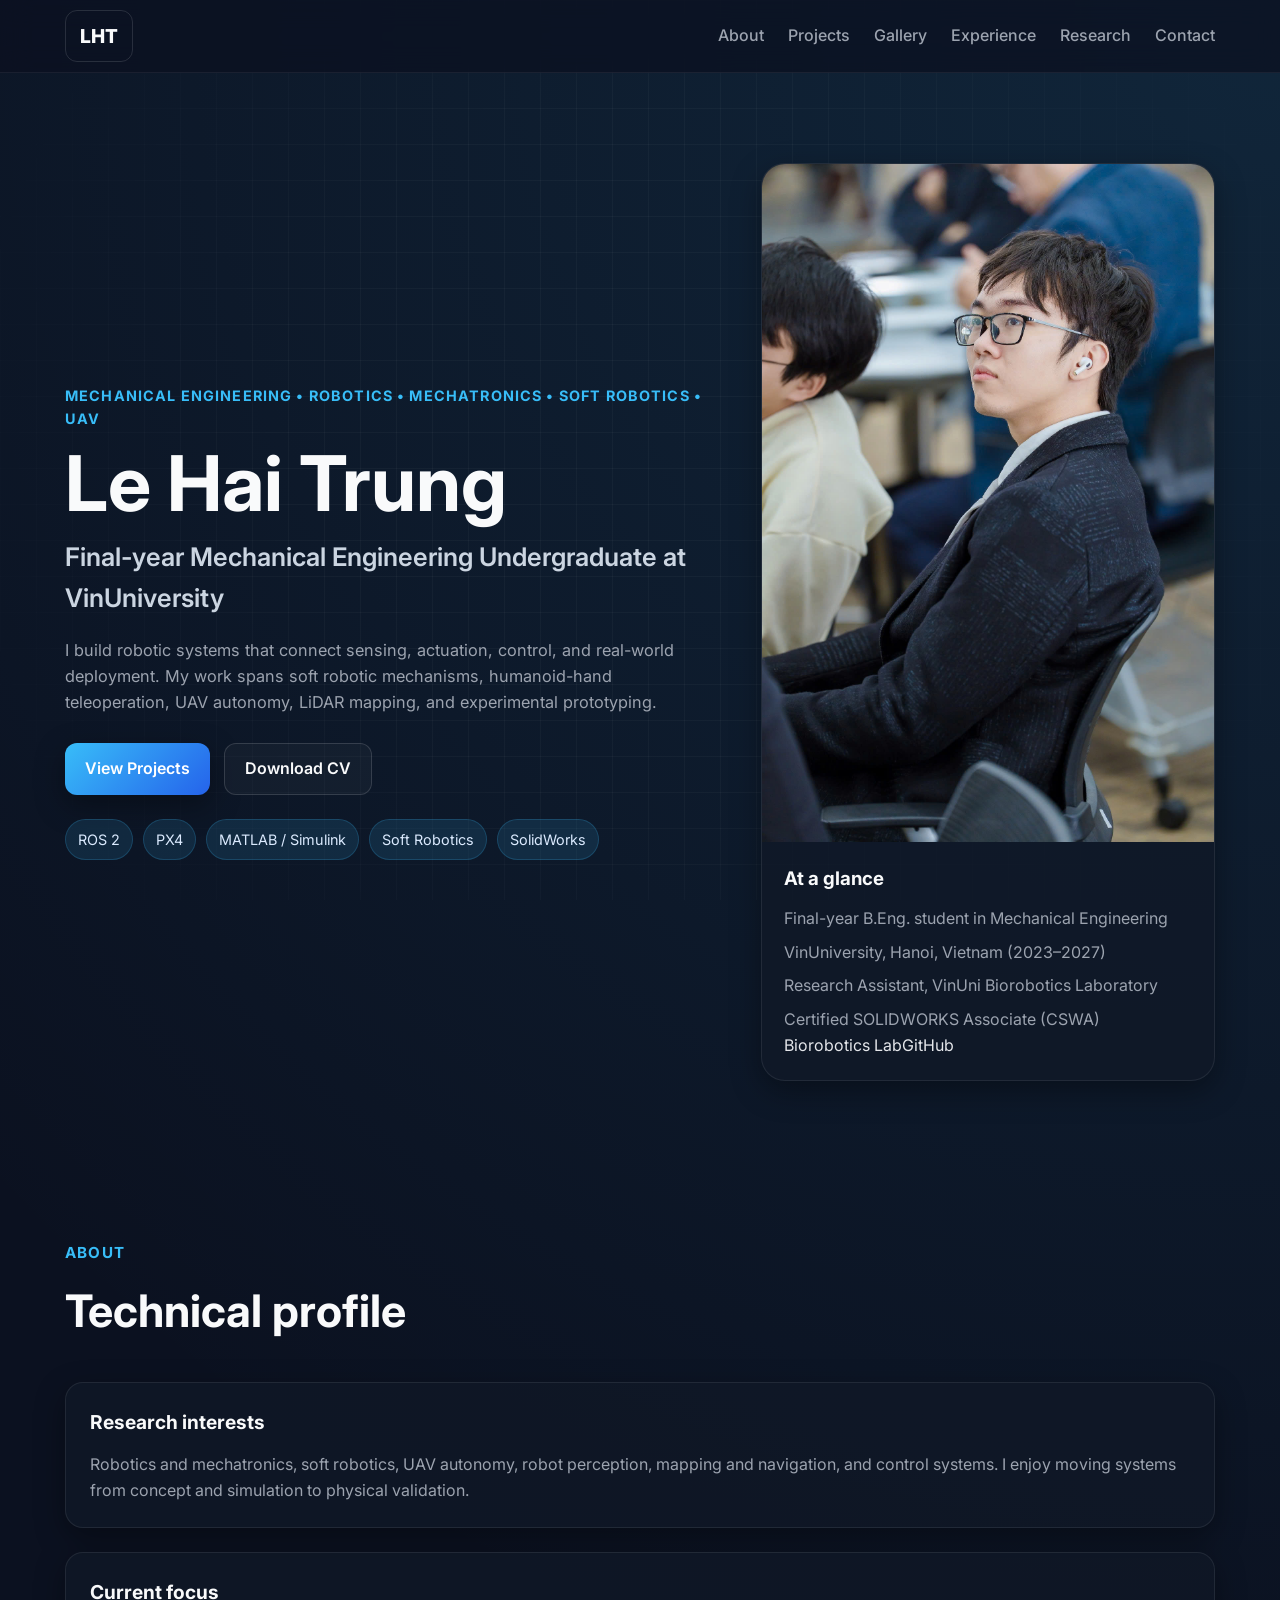
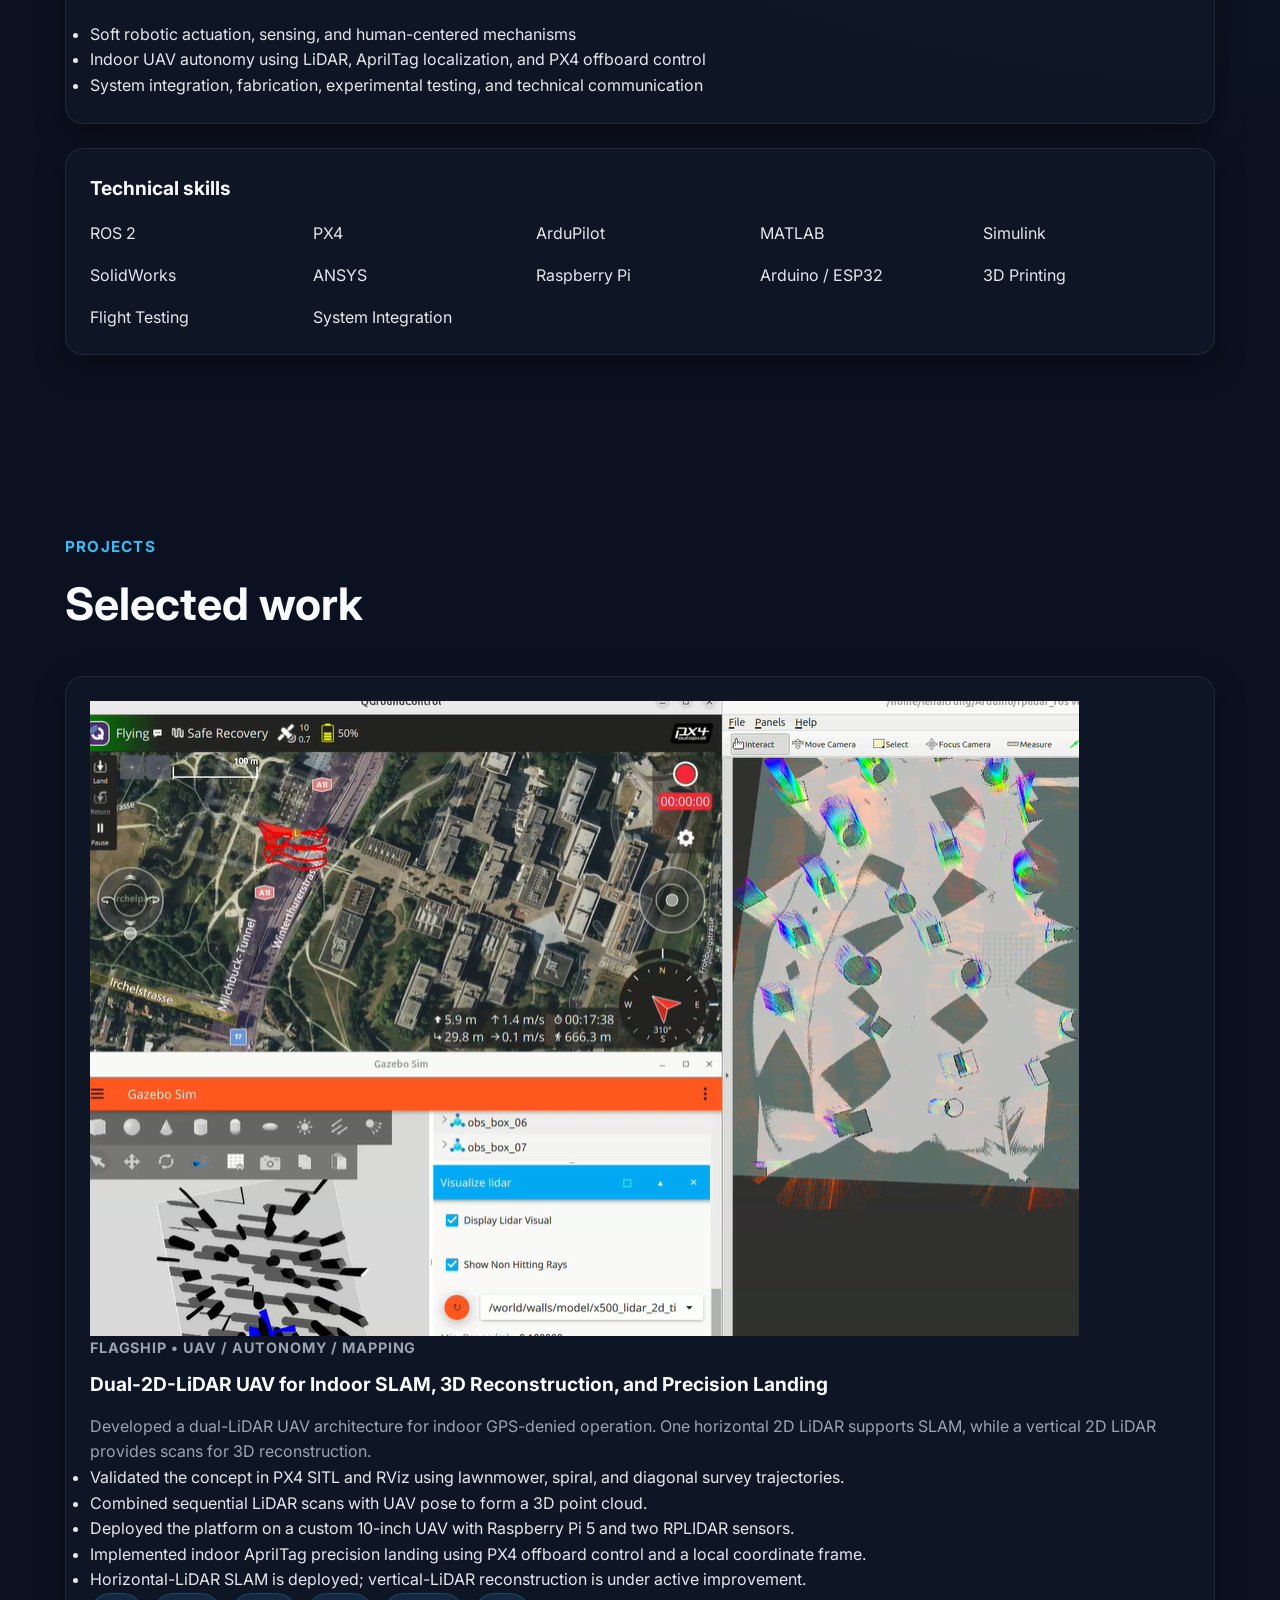
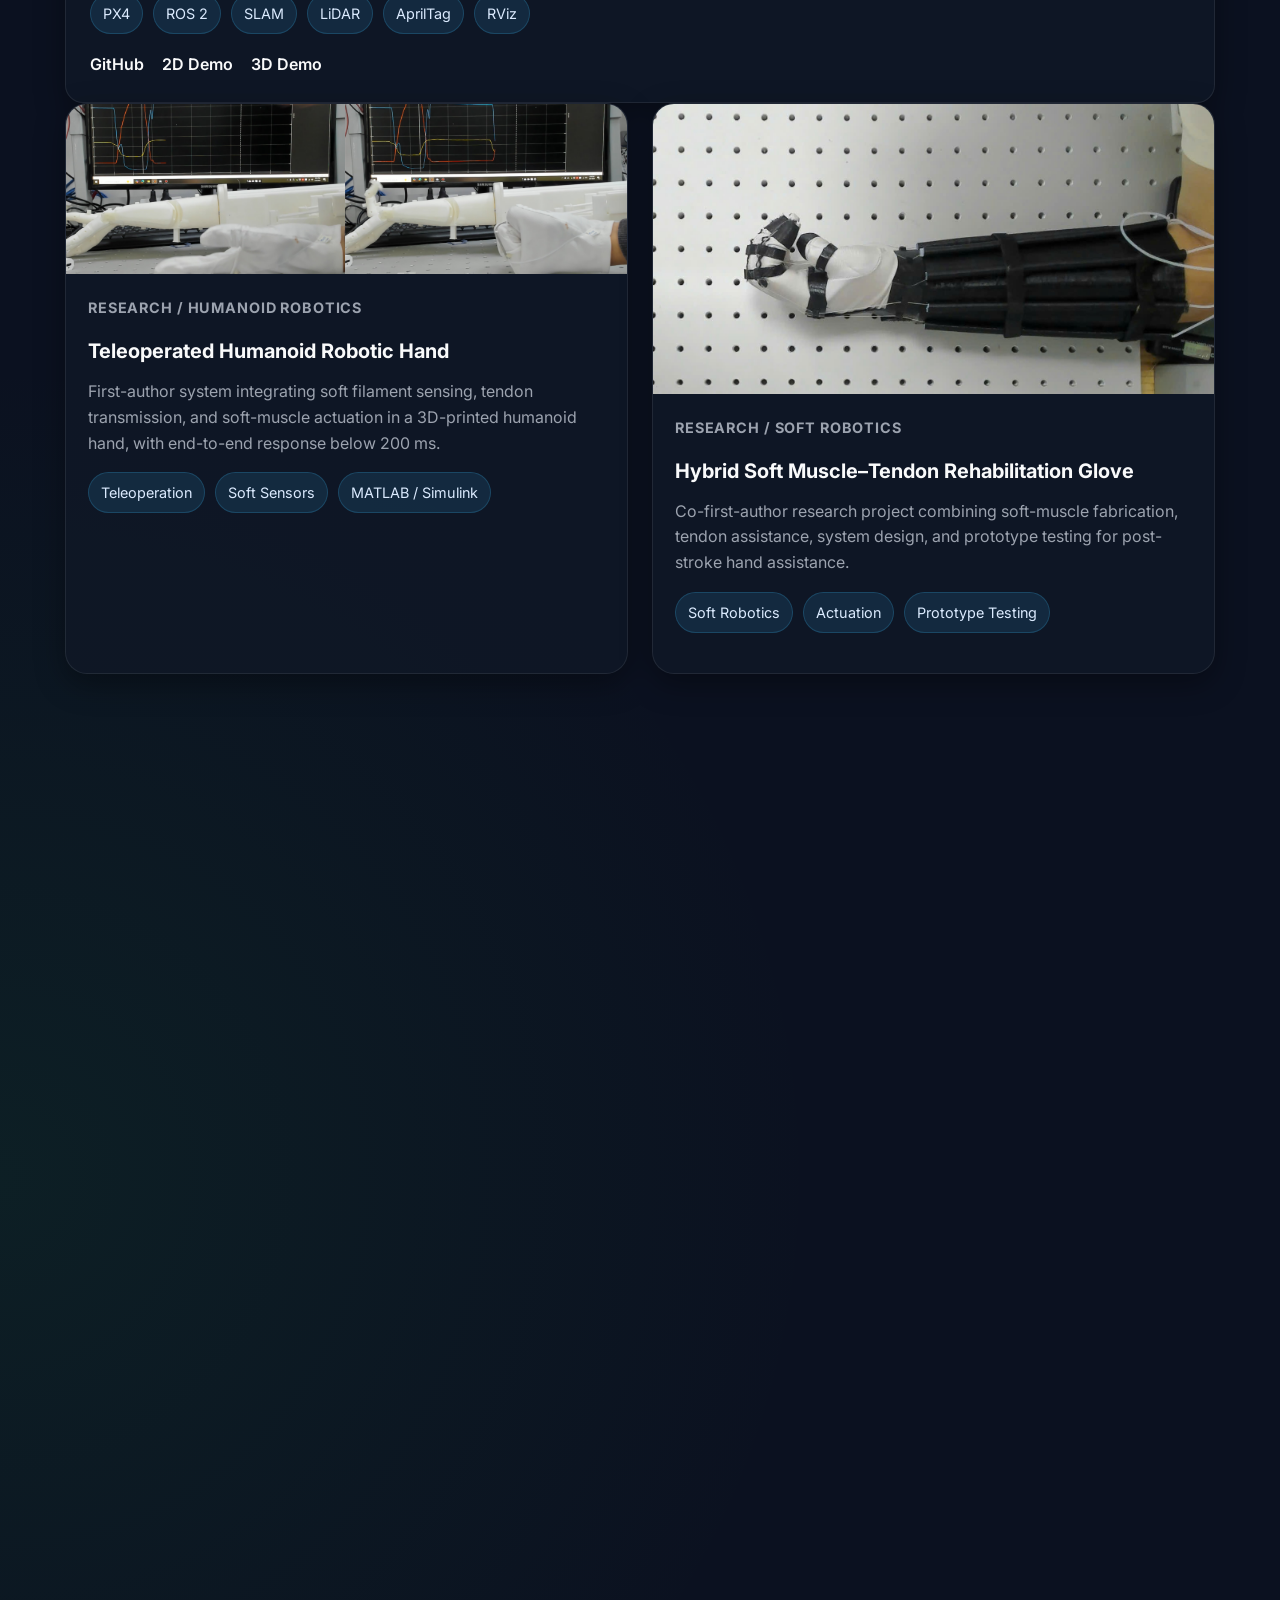
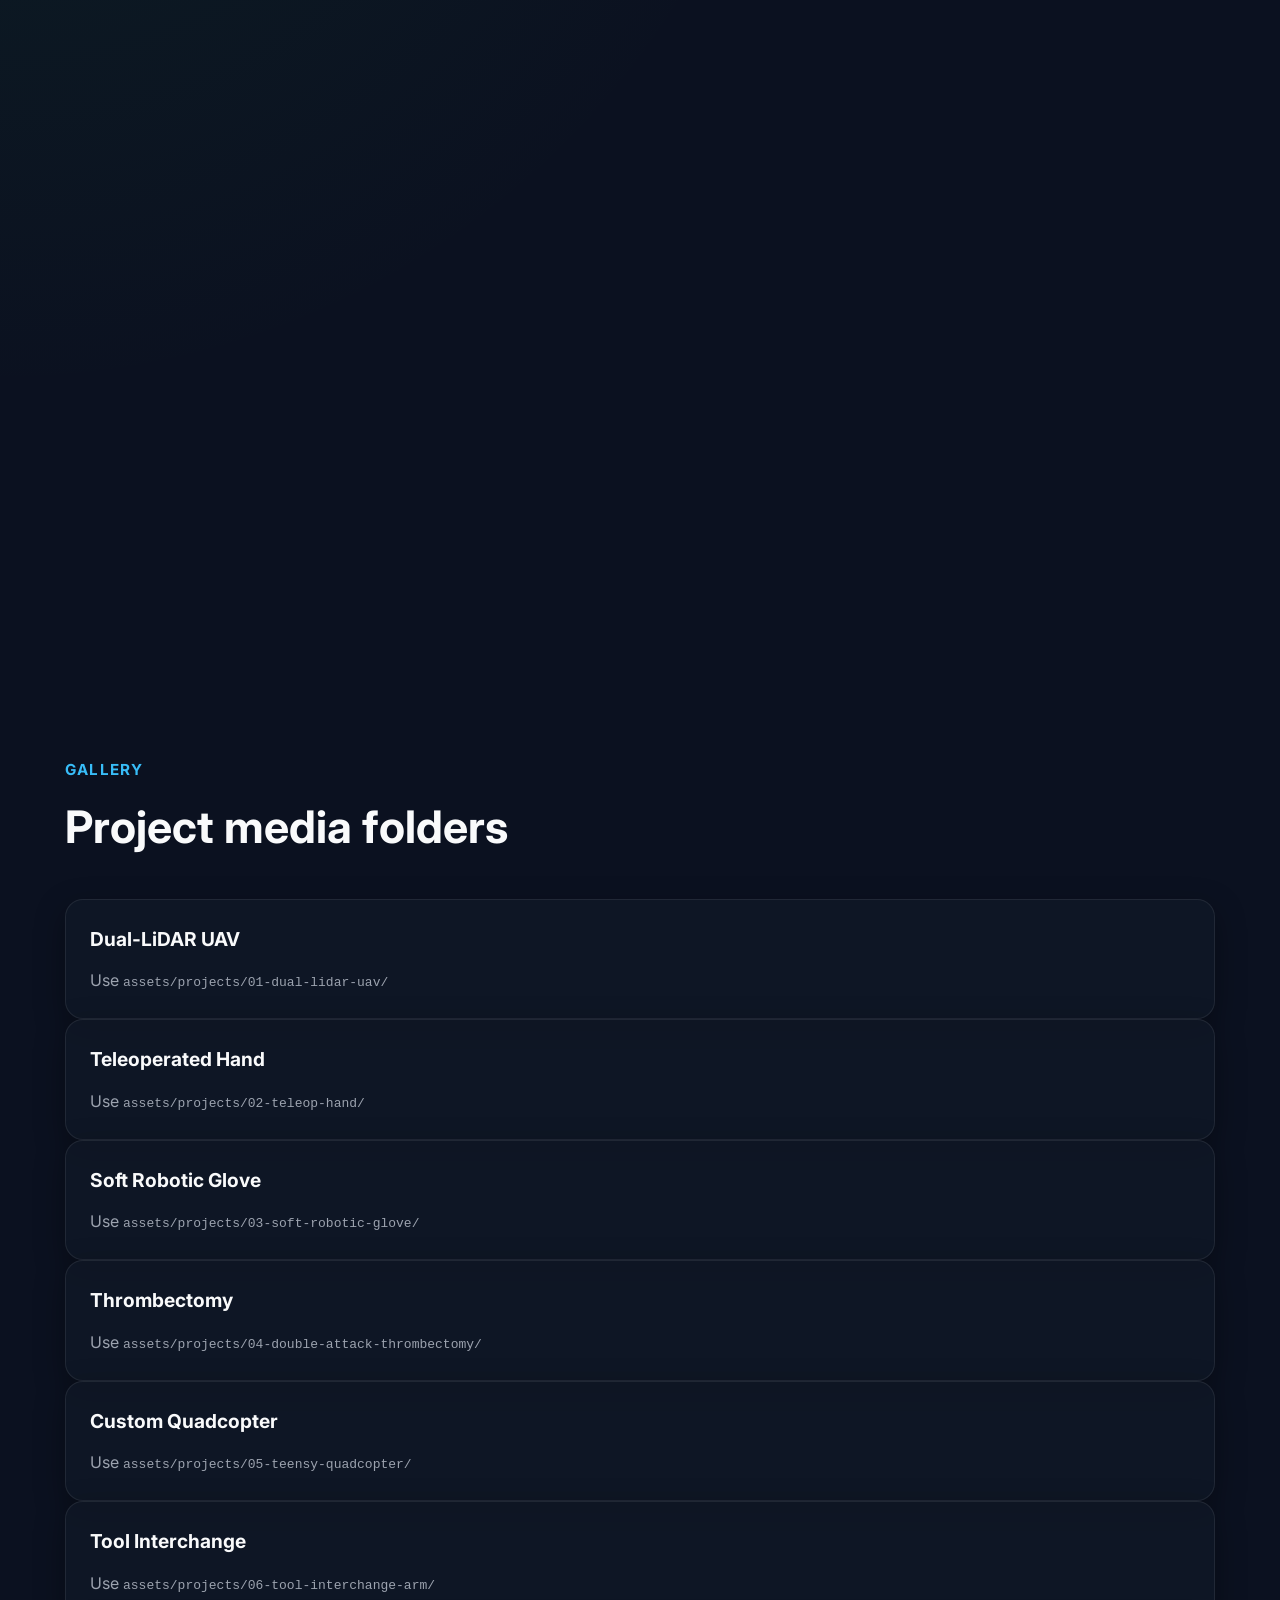
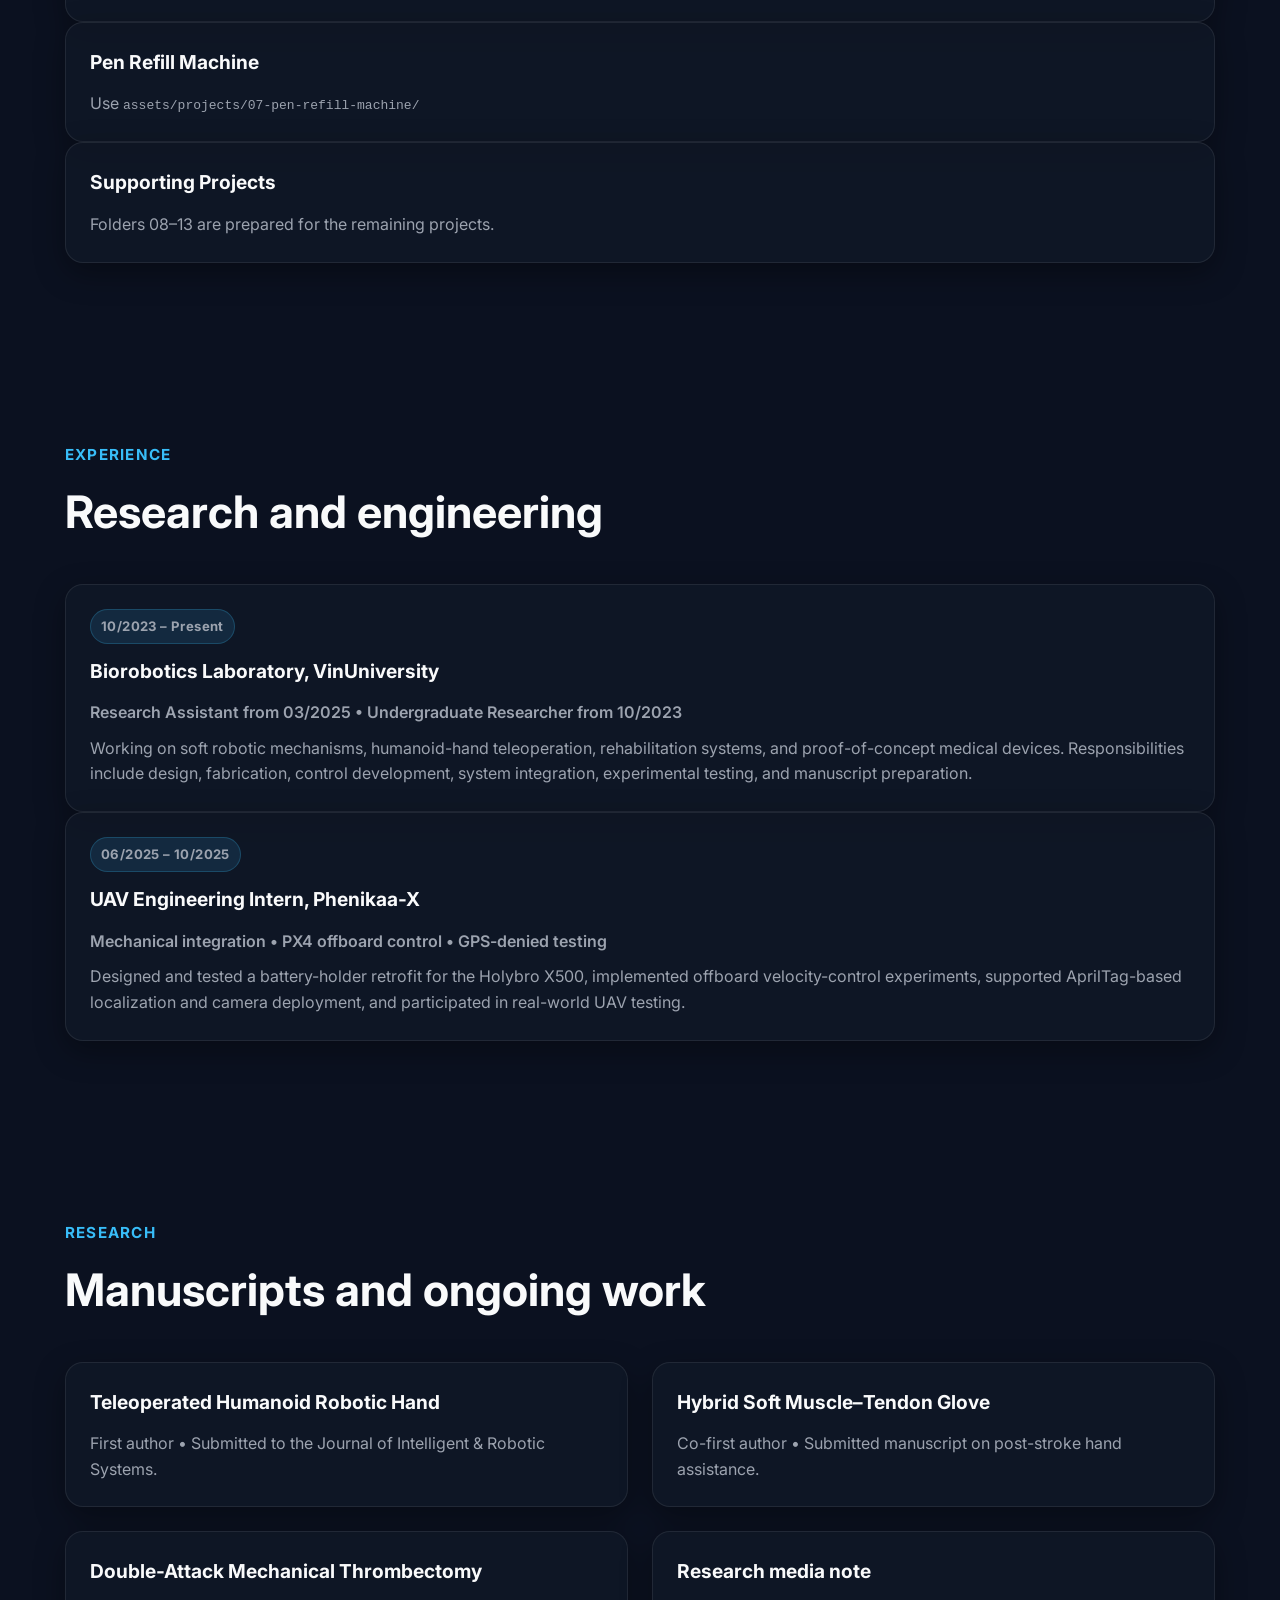
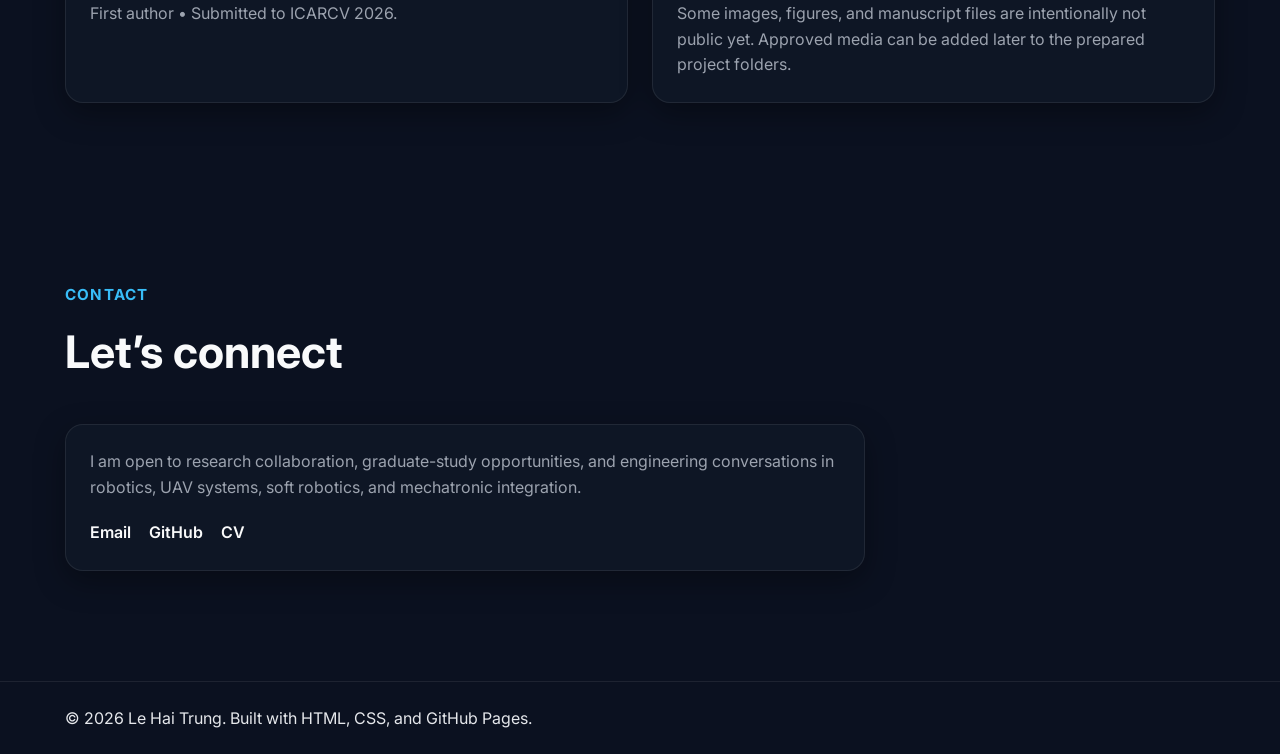
==== index.html @ 4ac343df "Rebuild portfolio content and project structure" ====
<!DOCTYPE html>
<html lang="en">
<head>
  <meta charset="UTF-8" />
  <meta name="viewport" content="width=device-width, initial-scale=1.0" />
  <title>Le Hai Trung | Robotics & Mechatronics Portfolio</title>
  <meta name="description" content="Portfolio of Le Hai Trung, a final-year Mechanical Engineering undergraduate working in robotics, mechatronics, soft robotics, UAV autonomy, mapping, navigation, and control." />
  <link rel="preconnect" href="https://fonts.googleapis.com">
  <link rel="preconnect" href="https://fonts.gstatic.com" crossorigin>
  <link href="https://fonts.googleapis.com/css2?family=Inter:wght@400;500;600;700;800&display=swap" rel="stylesheet">
  <link rel="stylesheet" href="style.css" />
</head>
<body>
  <div class="bg-grid"></div>
  <header class="site-header">
    <div class="container nav-container">
      <a href="#home" class="logo">LHT</a>
      <nav class="nav" id="nav">
        <a href="#about">About</a><a href="#projects">Projects</a><a href="#gallery">Gallery</a><a href="#experience">Experience</a><a href="#research">Research</a><a href="#contact">Contact</a>
      </nav>
      <button class="menu-toggle" id="menu-toggle" aria-label="Toggle menu"><span></span><span></span><span></span></button>
    </div>
  </header>

  <main>
    <section id="home" class="hero">
      <div class="container hero-content">
        <div class="hero-text fade-up">
          <p class="eyebrow">Mechanical Engineering • Robotics • Mechatronics • Soft Robotics • UAV</p>
          <h1>Le Hai Trung</h1>
          <h2>Final-year Mechanical Engineering Undergraduate at VinUniversity</h2>
          <p class="hero-description">I build robotic systems that connect sensing, actuation, control, and real-world deployment. My work spans soft robotic mechanisms, humanoid-hand teleoperation, UAV autonomy, LiDAR mapping, and experimental prototyping.</p>
          <div class="hero-buttons">
            <a class="btn btn-primary" href="#projects">View Projects</a>
            <a class="btn btn-secondary" href="assets/General/Trung_CV_Eng.pdf" target="_blank" rel="noopener">Download CV</a>
          </div>
          <div class="hero-tags"><span>ROS 2</span><span>PX4</span><span>MATLAB / Simulink</span><span>Soft Robotics</span><span>SolidWorks</span></div>
        </div>
        <div class="profile-card fade-up delay-1">
          <img src="assets/General/portrait.jpg" alt="Portrait of Le Hai Trung" class="profile-image" />
          <div class="profile-info">
            <h3>At a glance</h3>
            <ul><li>Final-year B.Eng. student in Mechanical Engineering</li><li>VinUniversity, Hanoi, Vietnam (2023–2027)</li><li>Research Assistant, VinUni Biorobotics Laboratory</li><li>Certified SOLIDWORKS Associate (CSWA)</li></ul>
            <div class="mini-links"><a href="https://bioroboticslaboratory.com/" target="_blank" rel="noopener">Biorobotics Lab</a><a href="https://github.com/Vaderplayz" target="_blank" rel="noopener">GitHub</a></div>
          </div>
        </div>
      </div>
    </section>

    <section id="about" class="section">
      <div class="container">
        <div class="section-heading fade-up"><p class="section-label">About</p><h2>Technical profile</h2></div>
        <div class="about-grid">
          <article class="card fade-up"><h3>Research interests</h3><p>Robotics and mechatronics, soft robotics, UAV autonomy, robot perception, mapping and navigation, and control systems. I enjoy moving systems from concept and simulation to physical validation.</p></article>
          <article class="card fade-up delay-1"><h3>Current focus</h3><ul class="bullet-list"><li>Soft robotic actuation, sensing, and human-centered mechanisms</li><li>Indoor UAV autonomy using LiDAR, AprilTag localization, and PX4 offboard control</li><li>System integration, fabrication, experimental testing, and technical communication</li></ul></article>
          <article class="card skills-card fade-up"><h3>Technical skills</h3><div class="skills-list"><span>ROS 2</span><span>PX4</span><span>ArduPilot</span><span>MATLAB</span><span>Simulink</span><span>SolidWorks</span><span>ANSYS</span><span>Raspberry Pi</span><span>Arduino / ESP32</span><span>3D Printing</span><span>Flight Testing</span><span>System Integration</span></div></article>
        </div>
      </div>
    </section>

    <section id="projects" class="section">
      <div class="container">
        <div class="section-heading fade-up"><p class="section-label">Projects</p><h2>Selected work</h2></div>

        <article class="featured-project card fade-up">
          <img src="assets/Project 1 - drone/project-drone.jpg" alt="Dual-LiDAR UAV" class="featured-image" />
          <div>
            <p class="project-type">Flagship • UAV / Autonomy / Mapping</p>
            <h3>Dual-2D-LiDAR UAV for Indoor SLAM, 3D Reconstruction, and Precision Landing</h3>
            <p>Developed a dual-LiDAR UAV architecture for indoor GPS-denied operation. One horizontal 2D LiDAR supports SLAM, while a vertical 2D LiDAR provides scans for 3D reconstruction.</p>
            <ul class="bullet-list compact-list"><li>Validated the concept in PX4 SITL and RViz using lawnmower, spiral, and diagonal survey trajectories.</li><li>Combined sequential LiDAR scans with UAV pose to form a 3D point cloud.</li><li>Deployed the platform on a custom 10-inch UAV with Raspberry Pi 5 and two RPLIDAR sensors.</li><li>Implemented indoor AprilTag precision landing using PX4 offboard control and a local coordinate frame.</li><li>Horizontal-LiDAR SLAM is deployed; vertical-LiDAR reconstruction is under active improvement.</li></ul>
            <div class="project-tags"><span>PX4</span><span>ROS 2</span><span>SLAM</span><span>LiDAR</span><span>AprilTag</span><span>RViz</span></div>
            <div class="project-links"><a href="https://github.com/Vaderplayz/3D-Environment-construction-for-PX4-drone-with-2D-lidar-and-obstacle-avoidance.git" target="_blank" rel="noopener">GitHub</a><a href="https://youtu.be/FXyLhvrWZbU?t=915" target="_blank" rel="noopener">2D Demo</a><a href="https://youtu.be/_i1odhAnNYk" target="_blank" rel="noopener">3D Demo</a></div>
          </div>
        </article>

        <div class="projects-grid">
          <article class="project-card fade-up"><img src="assets/Project 4 - Tendon Robotic arm/thumbnail.png" alt="Teleoperated humanoid hand" /><div class="project-content"><p class="project-type">Research / Humanoid Robotics</p><h3>Teleoperated Humanoid Robotic Hand</h3><p>First-author system integrating soft filament sensing, tendon transmission, and soft-muscle actuation in a 3D-printed humanoid hand, with end-to-end response below 200 ms.</p><div class="project-tags"><span>Teleoperation</span><span>Soft Sensors</span><span>MATLAB / Simulink</span></div></div></article>
          <article class="project-card fade-up delay-1"><img src="assets/Project 3 - Soft Robotic Glove/thumbnail.jpg" alt="Soft robotic glove" /><div class="project-content"><p class="project-type">Research / Soft Robotics</p><h3>Hybrid Soft Muscle–Tendon Rehabilitation Glove</h3><p>Co-first-author research project combining soft-muscle fabrication, tendon assistance, system design, and prototype testing for post-stroke hand assistance.</p><div class="project-tags"><span>Soft Robotics</span><span>Actuation</span><span>Prototype Testing</span></div></div></article>
          <article class="project-card fade-up"><img src="assets/placeholders/project-placeholder.svg" alt="Thrombectomy placeholder" /><div class="project-content"><p class="project-type">Research / Proof of Concept</p><h3>Double-Attack Mechanical Thrombectomy</h3><p>First-author concept inspired by milli-spinner thrombectomy, adding soft-actuator-driven axial reciprocation to rotational clot interaction and improving localized suction by about 7% in the proof-of-concept tests.</p><div class="project-tags"><span>Soft Actuation</span><span>Experimental Testing</span><span>ICARCV 2026</span></div></div></article>
          <article class="project-card fade-up delay-1"><img src="assets/project 2 - IPS/ips.png" alt="Custom quadcopter" /><div class="project-content"><p class="project-type">Course Project / UAV</p><h3>Custom Quadcopter Using Teensy 4.1 and MPU6050</h3><p>Group-led quadcopter project involving frame redesign, ANSYS-supported validation, custom integration, PID tuning, and successful flight.</p><div class="project-tags"><span>Flight Control</span><span>Teensy 4.1</span><span>PID</span><span>ANSYS</span></div></div></article>
          <article class="project-card fade-up"><img src="assets/placeholders/project-placeholder.svg" alt="Tool changer placeholder" /><div class="project-content"><p class="project-type">Course Project / Robotics</p><h3>Automatic Tool-Interchange System</h3><p>Group-led robotic tool-changing station inspired by CNC workflows, using electromagnetic coupling and power-contact pins for autonomous tool exchange.</p><div class="project-tags"><span>Tool Changer</span><span>Humanoid Robotics</span><span>System Integration</span></div></div></article>
          <article class="project-card fade-up delay-1"><img src="assets/placeholders/project-placeholder.svg" alt="Pen refill machine placeholder" /><div class="project-content"><p class="project-type">Course Project / Mechatronics</p><h3>Autonomous Whiteboard-Pen Refill Machine</h3><p>Main planner, system designer, electrical engineer, and fabrication/assembly engineer for a machine that automates marker-tip removal and ink refilling.</p><div class="project-tags"><span>Sustainability</span><span>Motion System</span><span>Fabrication</span></div><div class="project-links"><a href="https://www.linkedin.com/posts/vuducphat_mechanicalengineering-sustainability-mechatronics-activity-7419083358468517888-uny4" target="_blank" rel="noopener">Public post</a></div></div></article>
          <article class="project-card fade-up"><img src="assets/placeholders/project-placeholder.svg" alt="Gesture robot placeholder" /><div class="project-content"><p class="project-type">Course Project / Mobile Robotics</p><h3>Gesture-Controlled Environmental Survey Robot</h3><p>Differential-drive robot controlled by IMU-equipped wearable interfaces, with a head-tracked camera gimbal, ESP32 communication, and environmental sensing.</p><div class="project-tags"><span>Wearable Control</span><span>ESP32</span><span>Environmental Sensing</span></div></div></article>
          <article class="project-card fade-up delay-1"><img src="assets/placeholders/project-placeholder.svg" alt="VTOL placeholder" /><div class="project-content"><p class="project-type">Independent Project / UAV</p><h3>Mini Hawk VTOL Tilt-Rotor Tricopter</h3><p>Independent learning project exploring VTOL configuration, tricopter control, and tilt-rotor mechanisms through a 3D-printed and flight-tested platform.</p><div class="project-tags"><span>VTOL</span><span>ArduPilot</span><span>Rapid Prototyping</span></div></div></article>
        </div>

        <article class="card additional-projects fade-up"><h3>Additional projects</h3><div class="additional-grid"><p><strong>5-inch ArduPilot Quadcopter:</strong> early self-assembled UAV build and autonomous missions.</p><p><strong>Wireless Water-Quality Monitoring:</strong> submersible sensing block with map-based visualization.</p><p><strong>Buggy Chassis Analysis:</strong> 3D design and preliminary ANSYS load evaluation.</p><p><strong>SCARA Kinematics:</strong> forward/inverse kinematics and MATLAB trajectory simulation.</p></div></article>
      </div>
    </section>

    <section id="gallery" class="section">
      <div class="container">
        <div class="section-heading fade-up"><p class="section-label">Gallery</p><h2>Project media folders</h2></div>
        <div class="gallery-grid">
          <article class="card"><h3>Dual-LiDAR UAV</h3><p>Use <code>assets/projects/01-dual-lidar-uav/</code></p></article>
          <article class="card"><h3>Teleoperated Hand</h3><p>Use <code>assets/projects/02-teleop-hand/</code></p></article>
          <article class="card"><h3>Soft Robotic Glove</h3><p>Use <code>assets/projects/03-soft-robotic-glove/</code></p></article>
          <article class="card"><h3>Thrombectomy</h3><p>Use <code>assets/projects/04-double-attack-thrombectomy/</code></p></article>
          <article class="card"><h3>Custom Quadcopter</h3><p>Use <code>assets/projects/05-teensy-quadcopter/</code></p></article>
          <article class="card"><h3>Tool Interchange</h3><p>Use <code>assets/projects/06-tool-interchange-arm/</code></p></article>
          <article class="card"><h3>Pen Refill Machine</h3><p>Use <code>assets/projects/07-pen-refill-machine/</code></p></article>
          <article class="card"><h3>Supporting Projects</h3><p>Folders 08–13 are prepared for the remaining projects.</p></article>
        </div>
      </div>
    </section>

    <section id="experience" class="section">
      <div class="container"><div class="section-heading fade-up"><p class="section-label">Experience</p><h2>Research and engineering</h2></div>
        <div class="experience-grid">
          <article class="card"><p class="timeline-stamp">10/2023 – Present</p><h3>Biorobotics Laboratory, VinUniversity</h3><p class="timeline-meta">Research Assistant from 03/2025 • Undergraduate Researcher from 10/2023</p><p>Working on soft robotic mechanisms, humanoid-hand teleoperation, rehabilitation systems, and proof-of-concept medical devices. Responsibilities include design, fabrication, control development, system integration, experimental testing, and manuscript preparation.</p></article>
          <article class="card"><p class="timeline-stamp">06/2025 – 10/2025</p><h3>UAV Engineering Intern, Phenikaa-X</h3><p class="timeline-meta">Mechanical integration • PX4 offboard control • GPS-denied testing</p><p>Designed and tested a battery-holder retrofit for the Holybro X500, implemented offboard velocity-control experiments, supported AprilTag-based localization and camera deployment, and participated in real-world UAV testing.</p></article>
        </div>
      </div>
    </section>

    <section id="research" class="section">
      <div class="container"><div class="section-heading fade-up"><p class="section-label">Research</p><h2>Manuscripts and ongoing work</h2></div>
        <div class="research-grid">
          <article class="card"><h3>Teleoperated Humanoid Robotic Hand</h3><p>First author • Submitted to the Journal of Intelligent & Robotic Systems.</p></article>
          <article class="card"><h3>Hybrid Soft Muscle–Tendon Glove</h3><p>Co-first author • Submitted manuscript on post-stroke hand assistance.</p></article>
          <article class="card"><h3>Double-Attack Mechanical Thrombectomy</h3><p>First author • Submitted to ICARCV 2026.</p></article>
          <article class="card"><h3>Research media note</h3><p>Some images, figures, and manuscript files are intentionally not public yet. Approved media can be added later to the prepared project folders.</p></article>
        </div>
      </div>
    </section>

    <section id="contact" class="section section-contact"><div class="container"><div class="section-heading fade-up"><p class="section-label">Contact</p><h2>Let’s connect</h2></div><article class="card contact-card"><p>I am open to research collaboration, graduate-study opportunities, and engineering conversations in robotics, UAV systems, soft robotics, and mechatronic integration.</p><div class="contact-links"><a href="mailto:23trung.lh@vinuni.edu.vn">Email</a><a href="https://github.com/Vaderplayz" target="_blank" rel="noopener">GitHub</a><a href="assets/General/Trung_CV_Eng.pdf" target="_blank" rel="noopener">CV</a></div></article></div></section>
  </main>

  <footer class="site-footer"><div class="container"><p>© 2026 Le Hai Trung. Built with HTML, CSS, and GitHub Pages.</p></div></footer>
  <script src="script.js"></script>
</body>
</html>
---- style.css ----
/* =========================
   Base Styles
========================= */
:root {
  --bg: #0b1120;
  --bg-soft: #111827;
  --panel: rgba(17, 24, 39, 0.75);
  --panel-border: rgba(255, 255, 255, 0.08);
  --text: #e5e7eb;
  --muted: #9ca3af;
  --heading: #f9fafb;
  --accent: #38bdf8;
  --accent-2: #22c55e;
  --shadow: 0 10px 30px rgba(0, 0, 0, 0.35);
  --radius: 18px;
  --max-width: 1150px;
  --transition: 0.3s ease;
}

* {
  margin: 0;
  padding: 0;
  box-sizing: border-box;
}

html {
  scroll-behavior: smooth;
}

body {
  font-family: "Inter", sans-serif;
  background: radial-gradient(circle at top right, rgba(56, 189, 248, 0.12), transparent 20%),
              radial-gradient(circle at left center, rgba(34, 197, 94, 0.08), transparent 18%),
              var(--bg);
  color: var(--text);
  line-height: 1.6;
}

img {
  max-width: 100%;
  display: block;
}

a {
  color: inherit;
  text-decoration: none;
}

.container {
  width: min(92%, var(--max-width));
  margin: 0 auto;
}

.section {
  padding: 90px 0;
}

.section-heading {
  margin-bottom: 35px;
}

.section-label {
  color: var(--accent);
  font-size: 0.95rem;
  font-weight: 700;
  letter-spacing: 0.08em;
  text-transform: uppercase;
  margin-bottom: 10px;
}

.section-heading h2 {
  font-size: clamp(1.8rem, 4vw, 2.8rem);
  color: var(--heading);
}

/* =========================
   Background Grid
========================= */
.bg-grid {
  position: fixed;
  inset: 0;
  background-image:
    linear-gradient(rgba(255,255,255,0.03) 1px, transparent 1px),
    linear-gradient(90deg, rgba(255,255,255,0.03) 1px, transparent 1px);
  background-size: 36px 36px;
  mask-image: radial-gradient(circle at center, black 45%, transparent 95%);
  pointer-events: none;
  z-index: -1;
}

/* =========================
   Header
========================= */
.site-header {
  position: sticky;
  top: 0;
  z-index: 1000;
  background: rgba(11, 17, 32, 0.75);
  backdrop-filter: blur(14px);
  border-bottom: 1px solid rgba(255,255,255,0.06);
}

.nav-container {
  display: flex;
  align-items: center;
  justify-content: space-between;
  min-height: 72px;
}

.logo {
  font-size: 1.2rem;
  font-weight: 800;
  color: var(--heading);
  border: 1px solid rgba(255,255,255,0.12);
  padding: 10px 14px;
  border-radius: 12px;
}

.nav {
  display: flex;
  gap: 24px;
}

.nav a {
  color: var(--muted);
  font-weight: 500;
  transition: color var(--transition);
}

.nav a:hover {
  color: var(--heading);
}

.menu-toggle {
  display: none;
  background: transparent;
  border: none;
  cursor: pointer;
}

.menu-toggle span {
  display: block;
  width: 24px;
  height: 2px;
  background: var(--heading);
  margin: 5px 0;
  transition: var(--transition);
}

/* =========================
   Hero
========================= */
.hero {
  padding: 90px 0 70px;
  min-height: 92vh;
  display: flex;
  align-items: center;
}

.hero-content {
  display: grid;
  grid-template-columns: 1.3fr 0.9fr;
  gap: 40px;
  align-items: center;
}

.eyebrow {
  color: var(--accent);
  font-weight: 700;
  margin-bottom: 14px;
  text-transform: uppercase;
  letter-spacing: 0.08em;
  font-size: 0.9rem;
}

.hero h1 {
  font-size: clamp(2.5rem, 6vw, 4.8rem);
  line-height: 1.05;
  color: var(--heading);
  margin-bottom: 12px;
}

.hero h2 {
  font-size: clamp(1.1rem, 2vw, 1.6rem);
  color: #cbd5e1;
  font-weight: 600;
  margin-bottom: 18px;
  max-width: 720px;
}

.hero-description {
  max-width: 700px;
  color: var(--muted);
  margin-bottom: 28px;
  font-size: 1.02rem;
}

.hero-buttons {
  display: flex;
  gap: 14px;
  flex-wrap: wrap;
  margin-bottom: 24px;
}

.btn {
  display: inline-flex;
  align-items: center;
  justify-content: center;
  padding: 12px 20px;
  border-radius: 12px;
  font-weight: 600;
  transition: transform var(--transition), background var(--transition), border var(--transition);
}

.btn:hover {
  transform: translateY(-2px);
}

.btn-primary {
  background: linear-gradient(135deg, var(--accent), #2563eb);
  color: white;
  box-shadow: var(--shadow);
}

.btn-secondary {
  border: 1px solid rgba(255,255,255,0.14);
  background: rgba(255,255,255,0.03);
  color: var(--heading);
}

.small-btn {
  margin-top: 14px;
}

.hero-tags {
  display: flex;
  flex-wrap: wrap;
  gap: 10px;
}

.hero-tags span,
.project-tags span {
  padding: 8px 12px;
  border-radius: 999px;
  font-size: 0.9rem;
  color: #dbeafe;
  background: rgba(56, 189, 248, 0.12);
  border: 1px solid rgba(56, 189, 248, 0.2);
}

.profile-card {
  background: var(--panel);
  border: 1px solid var(--panel-border);
  border-radius: 24px;
  box-shadow: var(--shadow);
  overflow: hidden;
}

.profile-image-wrapper {
  aspect-ratio: 4 / 4.2;
  background: linear-gradient(180deg, rgba(56, 189, 248, 0.16), rgba(255,255,255,0.02));
}

.profile-image {
  width: 100%;
  height: 100%;
  object-fit: cover;
}

.profile-info {
  padding: 22px;
}

.profile-info h3 {
  color: var(--heading);
  margin-bottom: 12px;
}

.profile-info ul {
  list-style: none;
  color: var(--muted);
}

.profile-info li + li {
  margin-top: 8px;
}

/* =========================
   Cards / General Panels
========================= */
.card {
  background: var(--panel);
  border: 1px solid var(--panel-border);
  border-radius: var(--radius);
  padding: 24px;
  box-shadow: var(--shadow);
}

.card h3 {
  color: var(--heading);
  margin-bottom: 14px;
  font-size: 1.2rem;
}

.card p {
  color: var(--muted);
}

.about-grid,
.research-grid {
  display: grid;
  gap: 24px;
}

.about-grid {
  grid-template-columns: 1fr;
}

.about-intro-card {
  grid-column: 1 / -1;
}

.about-skills-card {
  grid-column: 1 / -1;
}
.research-grid {
  grid-template-columns: 1fr 1fr;
}

.skills-list {
  display: grid;
  grid-template-columns: repeat(5, minmax(0, 1fr));
  gap: 16px;
  margin-top: 18px;
}

.skill-card {
  display: flex;
  flex-direction: column;
  align-items: center;
  text-align: center;
  gap: 12px;
  min-height: 220px;
  padding: 16px 14px 18px;
  border-radius: 18px;
  background: linear-gradient(180deg, rgba(56, 189, 248, 0.1), rgba(255, 255, 255, 0.02));
  border: 1px solid rgba(56, 189, 248, 0.16);
  box-shadow: inset 0 1px 0 rgba(255, 255, 255, 0.04);
  transition: transform var(--transition), border var(--transition), box-shadow var(--transition);
}

.skill-card:hover {
  transform: translateY(-4px);
  border-color: rgba(56, 189, 248, 0.3);
  box-shadow: 0 14px 28px rgba(15, 23, 42, 0.28);
}

.skill-image {
  width: 112px;
  height: 112px;
  flex: 0 0 112px;
  object-fit: contain;
  object-position: center;
  display: block;
  margin: 0 auto;
  filter: drop-shadow(0 10px 18px rgba(0, 0, 0, 0.18));
}

.skill-card h4 {
  color: var(--heading);
  font-size: 0.95rem;
  line-height: 1.35;
  font-weight: 700;
}

/* =========================
   Projects
========================= */
.projects-grid {
  display: grid;
  grid-template-columns: repeat(2, 1fr);
  gap: 24px;
}

.project-card {
  background: var(--panel);
  border: 1px solid var(--panel-border);
  border-radius: 22px;
  overflow: hidden;
  box-shadow: var(--shadow);
  transition: transform var(--transition), border var(--transition);
}

.project-card:hover {
  transform: translateY(-6px);
  border-color: rgba(56, 189, 248, 0.28);
}

.project-image {
  width: 100%;
  height: 220px;
  object-fit: cover;
}

.project-content {
  padding: 22px;
}

.project-type {
  color: var(--accent);
  font-weight: 700;
  font-size: 0.9rem;
  text-transform: uppercase;
  letter-spacing: 0.06em;
  margin-bottom: 10px;
}

.project-content h3 {
  color: var(--heading);
  margin-bottom: 12px;
  font-size: 1.25rem;
}

.project-content p {
  color: var(--muted);
  margin-bottom: 16px;
}

.project-tags {
  display: flex;
  flex-wrap: wrap;
  gap: 10px;
  margin-bottom: 18px;
}

.project-links {
  display: flex;
  gap: 18px;
  flex-wrap: wrap;
}

.project-links a {
  color: var(--heading);
  font-weight: 600;
  position: relative;
}

.project-links a::after {
  content: "";
  position: absolute;
  left: 0;
  bottom: -3px;
  width: 100%;
  height: 1px;
  background: var(--accent);
  transform: scaleX(0);
  transform-origin: left;
  transition: transform var(--transition);
}

.project-links a:hover::after {
  transform: scaleX(1);
}

.project-links a.has-preview::before {
  content: attr(data-preview);
  position: absolute;
  left: 0;
  bottom: calc(100% + 10px);
  min-width: 220px;
  max-width: 280px;
  padding: 10px 12px;
  border-radius: 12px;
  background: rgba(11, 17, 32, 0.96);
  border: 1px solid rgba(56, 189, 248, 0.18);
  color: var(--text);
  font-size: 0.82rem;
  line-height: 1.45;
  box-shadow: var(--shadow);
  opacity: 0;
  visibility: hidden;
  transform: translateY(6px);
  transition: opacity var(--transition), transform var(--transition), visibility var(--transition);
  pointer-events: none;
  z-index: 5;
}

.project-links a.has-preview:hover::before,
.project-links a.has-preview:focus-visible::before {
  opacity: 1;
  visibility: visible;
  transform: translateY(0);
}

/* =========================
   Timeline
========================= */
.experience-tracks {
  display: grid;
  grid-template-columns: repeat(2, minmax(0, 1fr));
  gap: 28px;
  margin-top: 20px;
}

.experience-track {
  background: rgba(255, 255, 255, 0.02);
  border: 1px solid rgba(255, 255, 255, 0.06);
  border-radius: 24px;
  padding: 24px 24px 8px;
}

.experience-track-header {
  margin-bottom: 18px;
}

.experience-track-header h3 {
  color: var(--heading);
  font-size: 1.45rem;
}
.timeline {
  position: relative;
  margin-top: 20px;
}

.timeline::before {
  content: "";
  position: absolute;
  left: 12px;
  top: 0;
  width: 2px;
  height: 100%;
  background: rgba(255,255,255,0.12);
}

.timeline-item {
  position: relative;
  padding-left: 42px;
  margin-bottom: 28px;
}

.timeline-dot {
  position: absolute;
  left: 4px;
  top: 18px;
  width: 18px;
  height: 18px;
  border-radius: 50%;
  background: var(--accent);
  box-shadow: 0 0 0 5px rgba(56, 189, 248, 0.15);
}

.timeline-stamp {
  display: inline-flex;
  align-items: center;
  padding: 6px 10px;
  margin-bottom: 12px;
  border-radius: 999px;
  background: rgba(56, 189, 248, 0.12);
  border: 1px solid rgba(56, 189, 248, 0.22);
  color: #dbeafe;
  font-size: 0.82rem;
  font-weight: 700;
  letter-spacing: 0.03em;
}

.timeline-meta {
  color: var(--accent);
  font-weight: 600;
  margin-bottom: 10px;
}

/* =========================
   Gallery
========================= */
.gallery-groups {
  display: grid;
  grid-template-columns: repeat(2, minmax(0, 1fr));
  gap: 24px;
}

.gallery-group {
  overflow: hidden;
  padding: 0;
}

.gallery-cover {
  width: 100%;
  height: 240px;
  object-fit: cover;
}

.gallery-content {
  padding: 20px 22px 22px;
}

.gallery-tag {
  color: var(--accent);
  font-size: 0.8rem;
  font-weight: 700;
  letter-spacing: 0.08em;
  text-transform: uppercase;
  margin-bottom: 6px;
}

.gallery-content h3 {
  color: var(--heading);
  font-size: 1.15rem;
  margin-bottom: 6px;
}

.gallery-content p {
  color: #d1d5db;
  margin-bottom: 16px;
}

.gallery-links {
  display: flex;
  flex-wrap: wrap;
  gap: 12px;
}

.gallery-links a {
  display: inline-flex;
  align-items: center;
  justify-content: center;
  padding: 8px 12px;
  border-radius: 999px;
  background: rgba(56, 189, 248, 0.12);
  border: 1px solid rgba(56, 189, 248, 0.18);
  color: var(--heading);
  font-size: 0.88rem;
  font-weight: 600;
  transition: background var(--transition), border var(--transition), transform var(--transition);
}

.gallery-links a:hover {
  background: rgba(56, 189, 248, 0.18);
  border-color: rgba(56, 189, 248, 0.3);
  transform: translateY(-2px);
}

/* =========================
   Research
========================= */
.research-list {
  padding-left: 18px;
  color: var(--muted);
}

.research-list li + li {
  margin-top: 12px;
}

/* =========================
   Contact
========================= */
.section-contact {
  padding-bottom: 110px;
}

.contact-card {
  max-width: 800px;
}

.contact-links {
  margin-top: 20px;
  display: flex;
  flex-wrap: wrap;
  gap: 18px;
}

.contact-links a {
  color: var(--heading);
  font-weight: 600;
}

/* =========================
   Footer
========================= */
.site-footer {
  border-top: 1px solid rgba(255,255,255,0.08);
  padding: 24px 0;
}

.footer-content {
  text-align: center;
  color: var(--muted);
  font-size: 0.95rem;
}

/* =========================
   Animations
========================= */
.fade-up {
  opacity: 0;
  transform: translateY(22px);
  transition: opacity 0.8s ease, transform 0.8s ease;
}

.fade-up.show {
  opacity: 1;
  transform: translateY(0);
}

.delay-1 {
  transition-delay: 0.12s;
}

/* =========================
   Responsive
========================= */
@media (max-width: 920px) {
  .hero-content,
  .about-grid,
  .research-grid,
  .projects-grid,
  .experience-tracks {
    grid-template-columns: 1fr;
  }

  .skills-list {
    grid-template-columns: repeat(3, minmax(0, 1fr));
  }

  .gallery-groups {
    grid-template-columns: 1fr;
  }

  .hero {
    min-height: auto;
    padding-top: 70px;
  }

  .hero-card {
    max-width: 500px;
  }
}

@media (max-width: 760px) {
  .skills-list {
    grid-template-columns: repeat(2, minmax(0, 1fr));
  }

  .gallery-groups {
    grid-template-columns: 1fr;
  }

  .nav {
    position: absolute;
    top: 72px;
    right: 4%;
    width: 220px;
    display: flex;
    flex-direction: column;
    gap: 14px;
    padding: 18px;
    background: rgba(11, 17, 32, 0.96);
    border: 1px solid rgba(255,255,255,0.08);
    border-radius: 16px;
    box-shadow: var(--shadow);
    opacity: 0;
    pointer-events: none;
    transform: translateY(-10px);
    transition: var(--transition);
  }

  .nav.open {
    opacity: 1;
    pointer-events: auto;
    transform: translateY(0);
  }

  .menu-toggle {
    display: block;
  }

  .hero-buttons,
  .contact-links {
    flex-direction: column;
    align-items: flex-start;
  }

  .skill-card {
    padding: 18px;
  }

  .section {
    padding: 72px 0;
  }
}

.lab-button {
  display: inline-flex;
  align-items: center;
  gap: 8px;
  padding: 10px 16px;
  border-radius: 12px;
  background: linear-gradient(135deg, #22c55e, var(--accent), #2563eb);
  color: white;
  font-weight: 700;
  border: 1px solid rgba(255, 255, 255, 0.22);
  box-shadow: 0 10px 24px rgba(34, 197, 94, 0.2), 0 0 0 1px rgba(255, 255, 255, 0.06) inset;
  transition: transform 0.3s ease, opacity 0.3s ease, box-shadow 0.3s ease, filter 0.3s ease;
}

.lab-button:hover {
  transform: translateY(-2px);
  opacity: 1;
  filter: brightness(1.05);
  box-shadow: 0 14px 28px rgba(56, 189, 248, 0.24), 0 0 0 1px rgba(255, 255, 255, 0.12) inset;
}

.lab-button:focus-visible {
  outline: 3px solid rgba(56, 189, 248, 0.35);
  outline-offset: 3px;
}
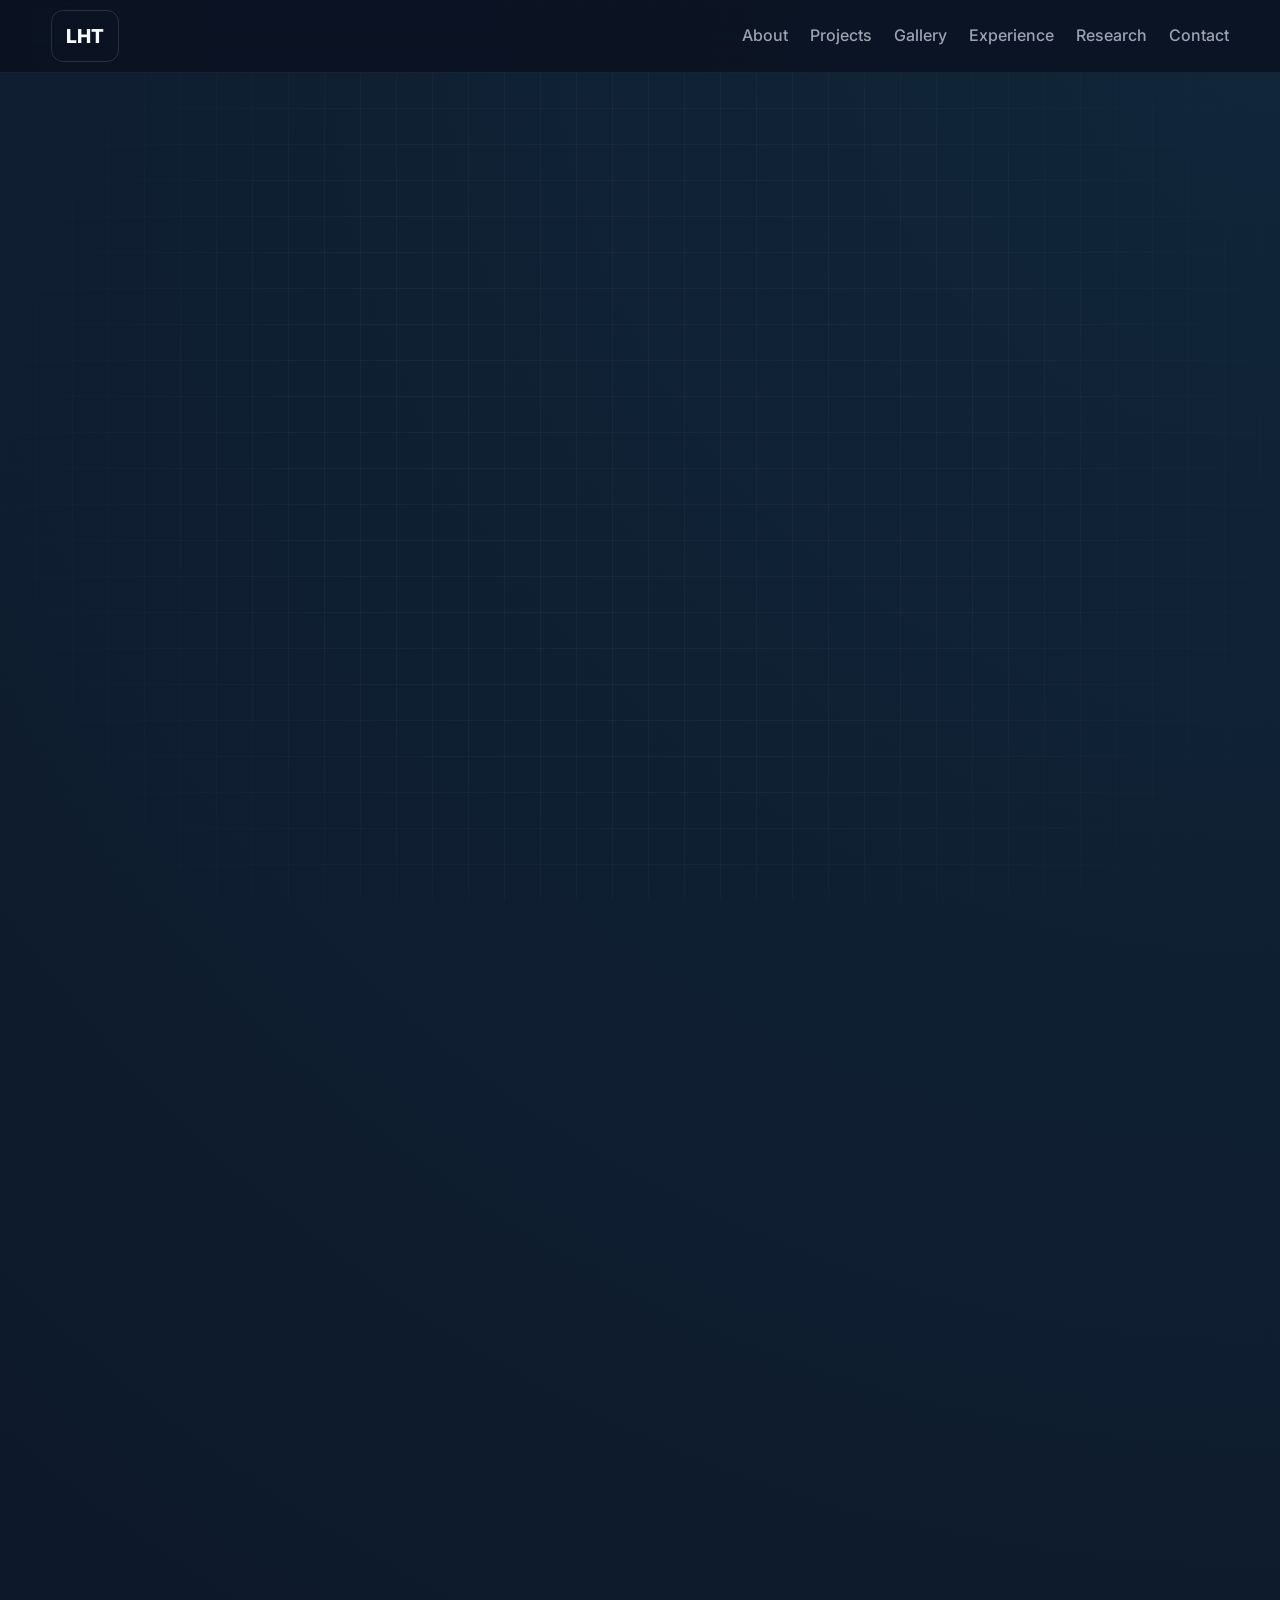
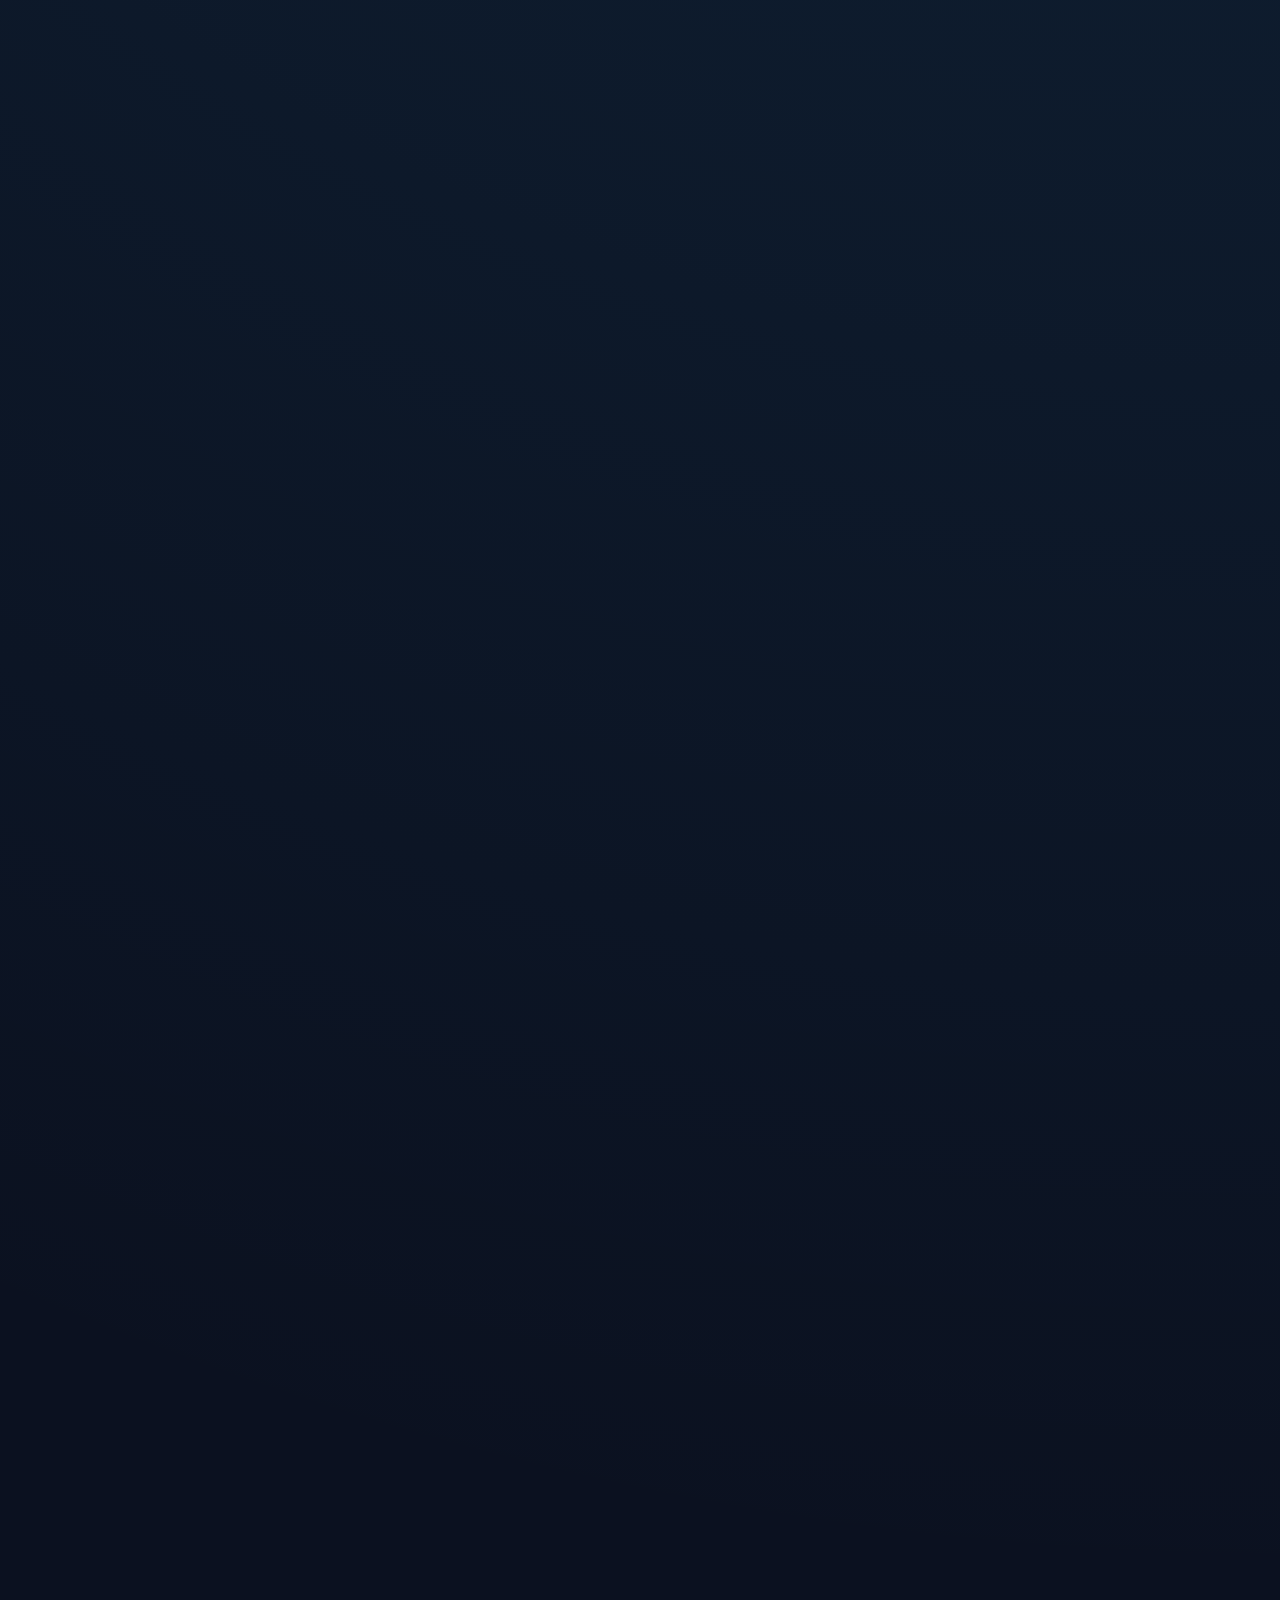
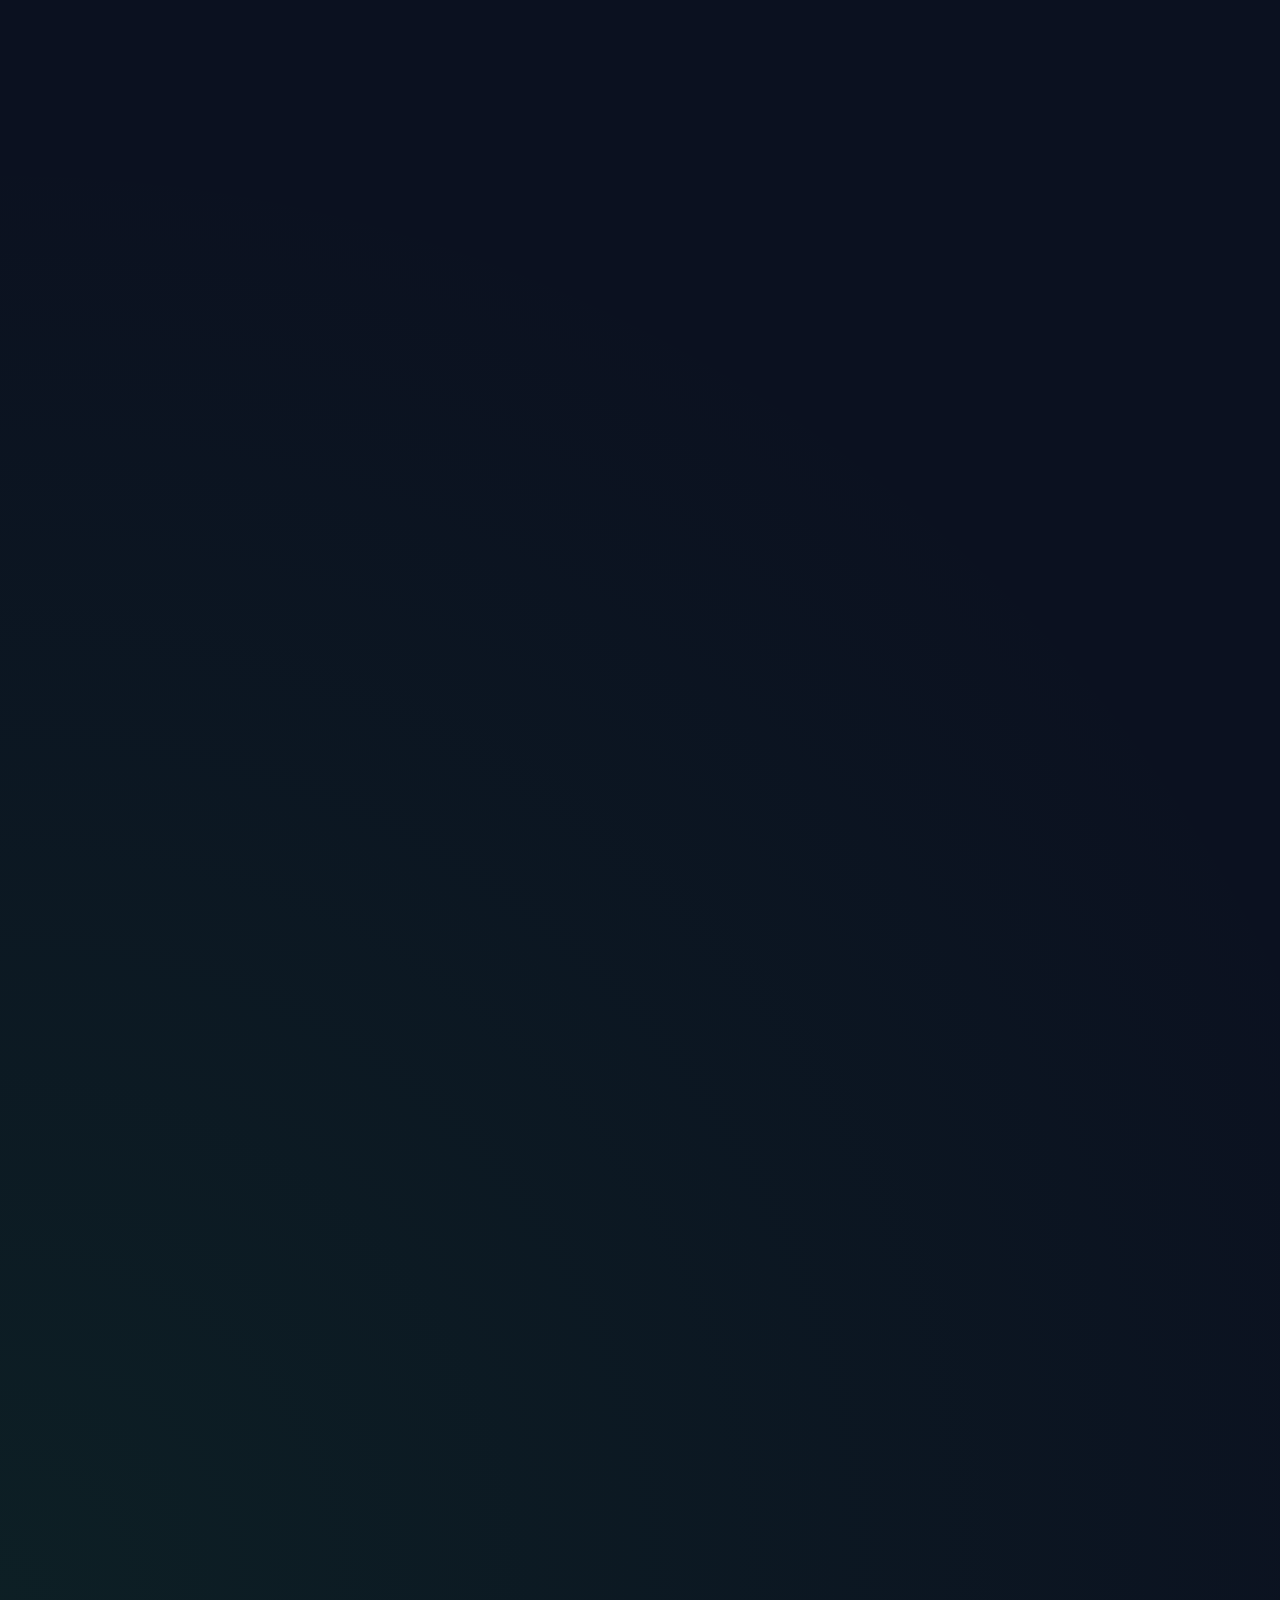
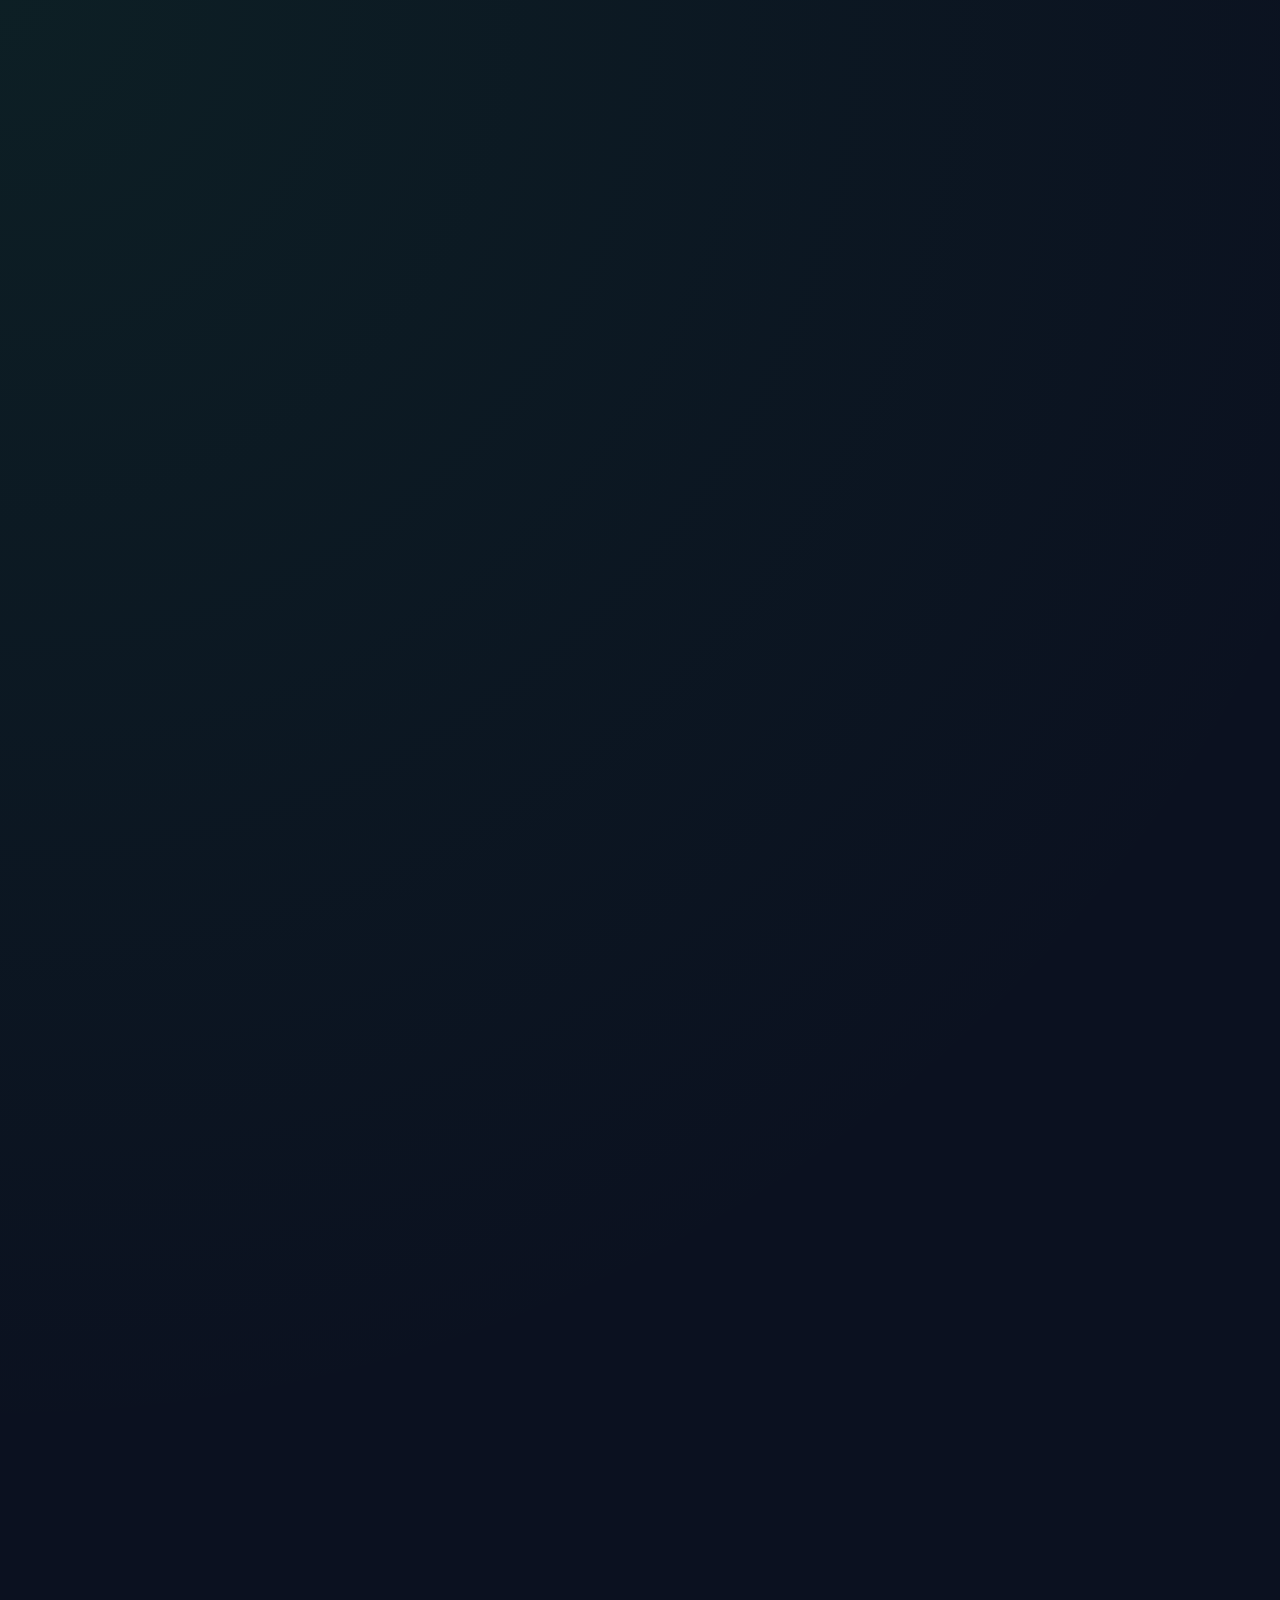
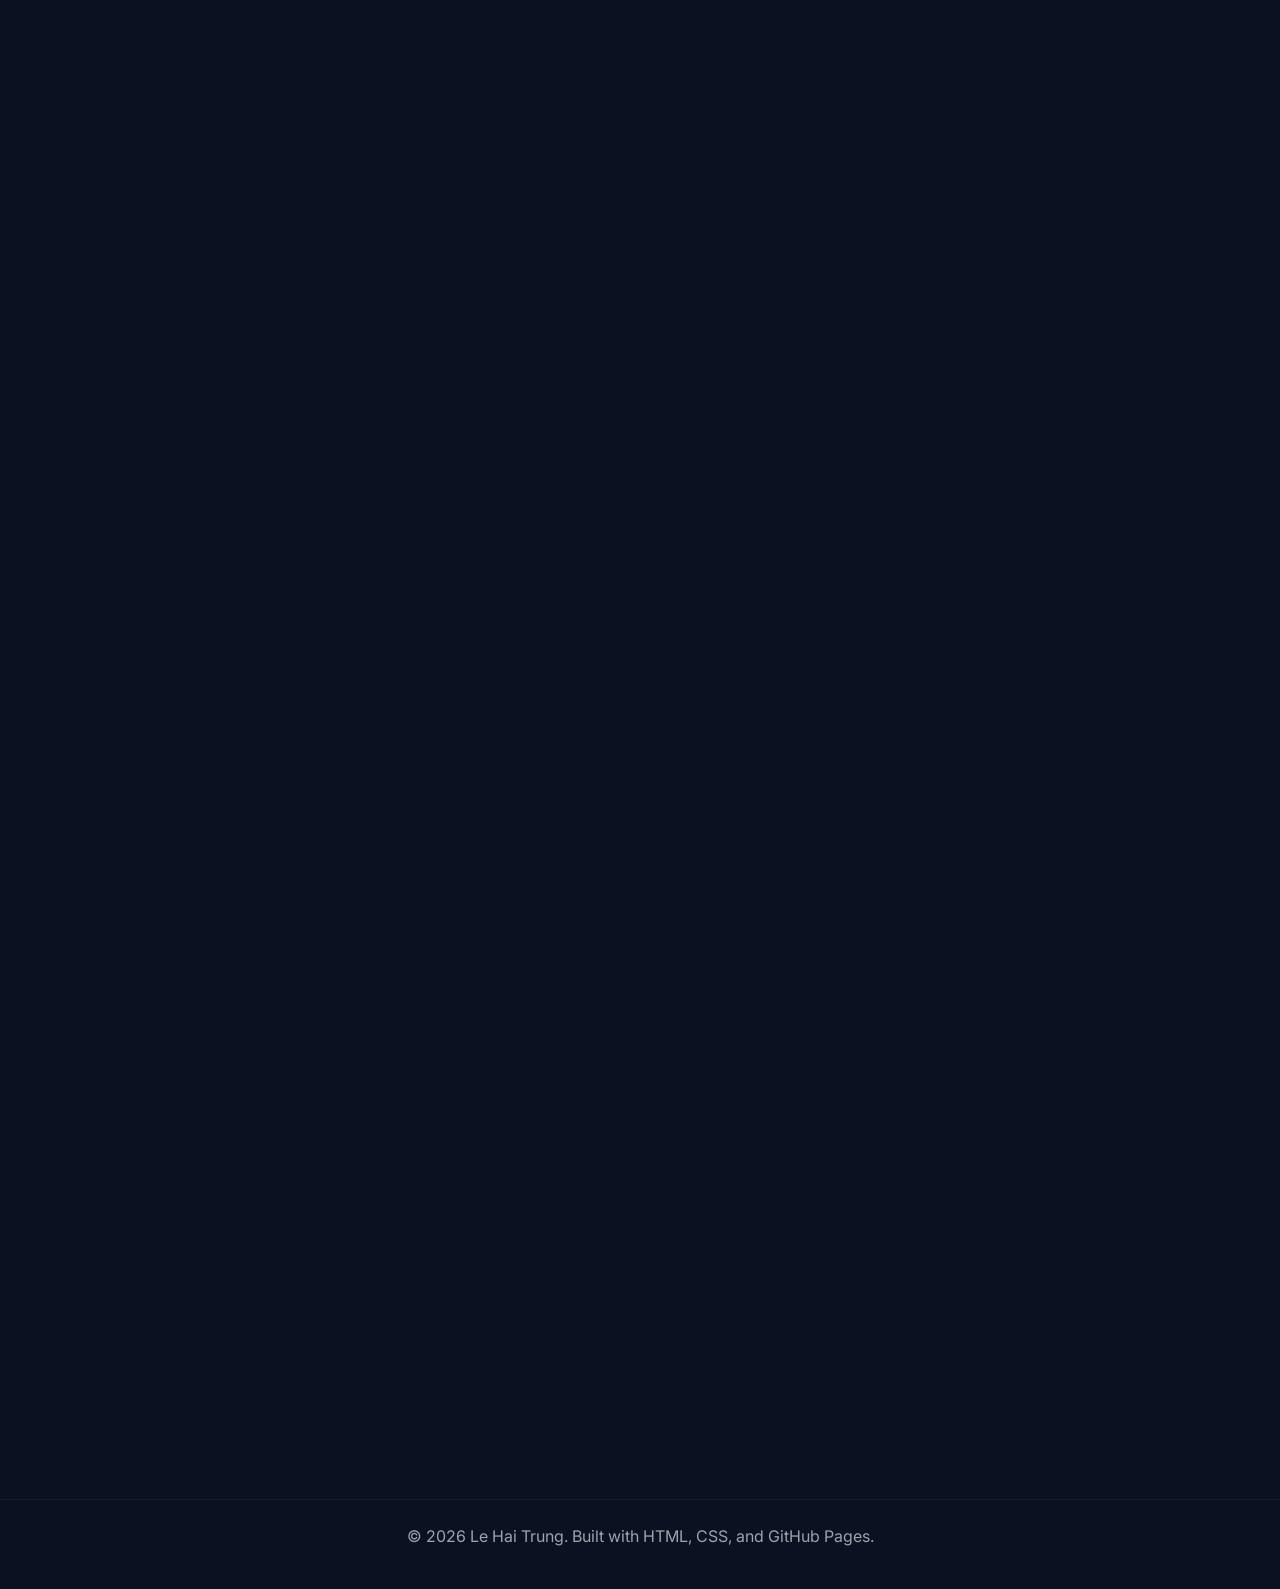
==== commit 897322d8: "Preserve portfolio and add missing projects and current details" ====
--- a/index.html
+++ b/index.html
@@ -4,7 +4,9 @@
   <meta charset="UTF-8" />
   <meta name="viewport" content="width=device-width, initial-scale=1.0" />
   <title>Le Hai Trung | Robotics & Mechatronics Portfolio</title>
-  <meta name="description" content="Portfolio of Le Hai Trung, a final-year Mechanical Engineering undergraduate working in robotics, mechatronics, soft robotics, UAV autonomy, mapping, navigation, and control." />
+  <meta name="description" content="Portfolio of Le Hai Trung - robotics, mechatronics, soft robotics, UAV autonomy, mapping, navigation, control, and experimental prototyping." />
+  <meta name="keywords" content="Le Hai Trung, robotics, mechatronics, UAV, PX4, ROS 2, LiDAR, SLAM, soft robotics, portfolio" />
+  <meta name="author" content="Le Hai Trung" />
   <link rel="preconnect" href="https://fonts.googleapis.com">
   <link rel="preconnect" href="https://fonts.gstatic.com" crossorigin>
   <link href="https://fonts.googleapis.com/css2?family=Inter:wght@400;500;600;700;800&display=swap" rel="stylesheet">
@@ -16,7 +18,12 @@
     <div class="container nav-container">
       <a href="#home" class="logo">LHT</a>
       <nav class="nav" id="nav">
-        <a href="#about">About</a><a href="#projects">Projects</a><a href="#gallery">Gallery</a><a href="#experience">Experience</a><a href="#research">Research</a><a href="#contact">Contact</a>
+        <a href="#about">About</a>
+        <a href="#projects">Projects</a>
+        <a href="#gallery">Gallery</a>
+        <a href="#experience">Experience</a>
+        <a href="#research">Research</a>
+        <a href="#contact">Contact</a>
       </nav>
       <button class="menu-toggle" id="menu-toggle" aria-label="Toggle menu"><span></span><span></span><span></span></button>
     </div>
@@ -26,22 +33,34 @@
     <section id="home" class="hero">
       <div class="container hero-content">
         <div class="hero-text fade-up">
-          <p class="eyebrow">Mechanical Engineering • Robotics • Mechatronics • Soft Robotics • UAV</p>
+          <p class="eyebrow">Mechatronics • Robotics • Soft Robotics • UAV</p>
           <h1>Le Hai Trung</h1>
-          <h2>Final-year Mechanical Engineering Undergraduate at VinUniversity</h2>
-          <p class="hero-description">I build robotic systems that connect sensing, actuation, control, and real-world deployment. My work spans soft robotic mechanisms, humanoid-hand teleoperation, UAV autonomy, LiDAR mapping, and experimental prototyping.</p>
+          <h2>VinUniversity, Hanoi, Vietnam</h2>
+          <p class="hero-description">
+            I am a final-year Mechanical Engineering undergraduate focused on robotics and mechatronics. I build systems that combine sensing, actuation, control, and real-world deployment across soft robotics, humanoid-hand teleoperation, autonomous UAVs, and LiDAR-based mapping.
+          </p>
           <div class="hero-buttons">
             <a class="btn btn-primary" href="#projects">View Projects</a>
-            <a class="btn btn-secondary" href="assets/General/Trung_CV_Eng.pdf" target="_blank" rel="noopener">Download CV</a>
-          </div>
-          <div class="hero-tags"><span>ROS 2</span><span>PX4</span><span>MATLAB / Simulink</span><span>Soft Robotics</span><span>SolidWorks</span></div>
-        </div>
-        <div class="profile-card fade-up delay-1">
-          <img src="assets/General/portrait.jpg" alt="Portrait of Le Hai Trung" class="profile-image" />
-          <div class="profile-info">
-            <h3>At a glance</h3>
-            <ul><li>Final-year B.Eng. student in Mechanical Engineering</li><li>VinUniversity, Hanoi, Vietnam (2023–2027)</li><li>Research Assistant, VinUni Biorobotics Laboratory</li><li>Certified SOLIDWORKS Associate (CSWA)</li></ul>
-            <div class="mini-links"><a href="https://bioroboticslaboratory.com/" target="_blank" rel="noopener">Biorobotics Lab</a><a href="https://github.com/Vaderplayz" target="_blank" rel="noopener">GitHub</a></div>
+            <a class="btn btn-secondary" href="assets/General/Trung_CV_Eng.pdf" target="_blank" rel="noopener noreferrer">Download Resume</a>
+          </div>
+          <div class="hero-tags">
+            <span>PX4</span><span>ROS 2 / Robotics</span><span>Soft Robotics</span><span>UAV Systems</span><span>3D Design and Simulation</span>
+          </div>
+        </div>
+
+        <div class="hero-card fade-up delay-1">
+          <div class="profile-card">
+            <div class="profile-image-wrapper">
+              <img src="assets/General/portrait.jpg" alt="Portrait of Le Hai Trung" class="profile-image" />
+            </div>
+            <div class="profile-info">
+              <h3>About me</h3>
+              <ul>
+                <li>Final-year Mechanical Engineering undergraduate</li>
+                <li>VinUniversity 2023–2027</li>
+                <li><a href="https://bioroboticslaboratory.com/" target="_blank" rel="noopener noreferrer" class="lab-button">VinUni Biorobotics Lab</a></li>
+              </ul>
+            </div>
           </div>
         </div>
       </div>
@@ -51,9 +70,25 @@
       <div class="container">
         <div class="section-heading fade-up"><p class="section-label">About</p><h2>Technical profile</h2></div>
         <div class="about-grid">
-          <article class="card fade-up"><h3>Research interests</h3><p>Robotics and mechatronics, soft robotics, UAV autonomy, robot perception, mapping and navigation, and control systems. I enjoy moving systems from concept and simulation to physical validation.</p></article>
-          <article class="card fade-up delay-1"><h3>Current focus</h3><ul class="bullet-list"><li>Soft robotic actuation, sensing, and human-centered mechanisms</li><li>Indoor UAV autonomy using LiDAR, AprilTag localization, and PX4 offboard control</li><li>System integration, fabrication, experimental testing, and technical communication</li></ul></article>
-          <article class="card skills-card fade-up"><h3>Technical skills</h3><div class="skills-list"><span>ROS 2</span><span>PX4</span><span>ArduPilot</span><span>MATLAB</span><span>Simulink</span><span>SolidWorks</span><span>ANSYS</span><span>Raspberry Pi</span><span>Arduino / ESP32</span><span>3D Printing</span><span>Flight Testing</span><span>System Integration</span></div></article>
+          <div class="card fade-up about-intro-card">
+            <h3>Field of Interest</h3>
+            <p>I am especially interested in robotics and mechatronics, soft robotics, UAV autonomy, robot perception, mapping and navigation, and control systems. My work is driven by building practical robotic systems that connect sensing, actuation, control, and real-world deployment.</p>
+          </div>
+          <div class="card fade-up delay-1 about-skills-card">
+            <h3>Skills</h3>
+            <div class="skills-list">
+              <article class="skill-card"><img src="assets/skills/px4.png" alt="PX4 Autopilot" class="skill-image" /><h4>PX4 Autopilot</h4></article>
+              <article class="skill-card"><img src="assets/skills/2.png" alt="UAV Integration" class="skill-image" /><h4>UAV Integration</h4></article>
+              <article class="skill-card"><img src="assets/skills/7.png" alt="Robot Operating System" class="skill-image" /><h4>Robot Operating System</h4></article>
+              <article class="skill-card"><img src="assets/skills/pi.png" alt="Raspberry Pi" class="skill-image" /><h4>Raspberry Pi</h4></article>
+              <article class="skill-card"><img src="assets/skills/1.png" alt="Arduino and ESP32" class="skill-image" /><h4>Arduino / ESP32</h4></article>
+              <article class="skill-card"><img src="assets/skills/5.png" alt="Soft Robotics" class="skill-image" /><h4>Soft Robotics</h4></article>
+              <article class="skill-card"><img src="assets/skills/matlab.png" alt="MATLAB" class="skill-image" /><h4>MATLAB</h4></article>
+              <article class="skill-card"><img src="assets/skills/4.png" alt="Mechanical Design" class="skill-image" /><h4>Mechanical Design</h4></article>
+              <article class="skill-card"><img src="assets/skills/6.png" alt="Simulation" class="skill-image" /><h4>Simulation</h4></article>
+              <article class="skill-card"><img src="assets/skills/3.png" alt="Mechatronic System" class="skill-image" /><h4>Mechatronic System</h4></article>
+            </div>
+          </div>
         </div>
       </div>
     </section>
@@ -61,74 +96,210 @@
     <section id="projects" class="section">
       <div class="container">
         <div class="section-heading fade-up"><p class="section-label">Projects</p><h2>Selected work</h2></div>
-
-        <article class="featured-project card fade-up">
-          <img src="assets/Project 1 - drone/project-drone.jpg" alt="Dual-LiDAR UAV" class="featured-image" />
-          <div>
-            <p class="project-type">Flagship • UAV / Autonomy / Mapping</p>
-            <h3>Dual-2D-LiDAR UAV for Indoor SLAM, 3D Reconstruction, and Precision Landing</h3>
-            <p>Developed a dual-LiDAR UAV architecture for indoor GPS-denied operation. One horizontal 2D LiDAR supports SLAM, while a vertical 2D LiDAR provides scans for 3D reconstruction.</p>
-            <ul class="bullet-list compact-list"><li>Validated the concept in PX4 SITL and RViz using lawnmower, spiral, and diagonal survey trajectories.</li><li>Combined sequential LiDAR scans with UAV pose to form a 3D point cloud.</li><li>Deployed the platform on a custom 10-inch UAV with Raspberry Pi 5 and two RPLIDAR sensors.</li><li>Implemented indoor AprilTag precision landing using PX4 offboard control and a local coordinate frame.</li><li>Horizontal-LiDAR SLAM is deployed; vertical-LiDAR reconstruction is under active improvement.</li></ul>
-            <div class="project-tags"><span>PX4</span><span>ROS 2</span><span>SLAM</span><span>LiDAR</span><span>AprilTag</span><span>RViz</span></div>
-            <div class="project-links"><a href="https://github.com/Vaderplayz/3D-Environment-construction-for-PX4-drone-with-2D-lidar-and-obstacle-avoidance.git" target="_blank" rel="noopener">GitHub</a><a href="https://youtu.be/FXyLhvrWZbU?t=915" target="_blank" rel="noopener">2D Demo</a><a href="https://youtu.be/_i1odhAnNYk" target="_blank" rel="noopener">3D Demo</a></div>
-          </div>
-        </article>
-
         <div class="projects-grid">
-          <article class="project-card fade-up"><img src="assets/Project 4 - Tendon Robotic arm/thumbnail.png" alt="Teleoperated humanoid hand" /><div class="project-content"><p class="project-type">Research / Humanoid Robotics</p><h3>Teleoperated Humanoid Robotic Hand</h3><p>First-author system integrating soft filament sensing, tendon transmission, and soft-muscle actuation in a 3D-printed humanoid hand, with end-to-end response below 200 ms.</p><div class="project-tags"><span>Teleoperation</span><span>Soft Sensors</span><span>MATLAB / Simulink</span></div></div></article>
-          <article class="project-card fade-up delay-1"><img src="assets/Project 3 - Soft Robotic Glove/thumbnail.jpg" alt="Soft robotic glove" /><div class="project-content"><p class="project-type">Research / Soft Robotics</p><h3>Hybrid Soft Muscle–Tendon Rehabilitation Glove</h3><p>Co-first-author research project combining soft-muscle fabrication, tendon assistance, system design, and prototype testing for post-stroke hand assistance.</p><div class="project-tags"><span>Soft Robotics</span><span>Actuation</span><span>Prototype Testing</span></div></div></article>
-          <article class="project-card fade-up"><img src="assets/placeholders/project-placeholder.svg" alt="Thrombectomy placeholder" /><div class="project-content"><p class="project-type">Research / Proof of Concept</p><h3>Double-Attack Mechanical Thrombectomy</h3><p>First-author concept inspired by milli-spinner thrombectomy, adding soft-actuator-driven axial reciprocation to rotational clot interaction and improving localized suction by about 7% in the proof-of-concept tests.</p><div class="project-tags"><span>Soft Actuation</span><span>Experimental Testing</span><span>ICARCV 2026</span></div></div></article>
-          <article class="project-card fade-up delay-1"><img src="assets/project 2 - IPS/ips.png" alt="Custom quadcopter" /><div class="project-content"><p class="project-type">Course Project / UAV</p><h3>Custom Quadcopter Using Teensy 4.1 and MPU6050</h3><p>Group-led quadcopter project involving frame redesign, ANSYS-supported validation, custom integration, PID tuning, and successful flight.</p><div class="project-tags"><span>Flight Control</span><span>Teensy 4.1</span><span>PID</span><span>ANSYS</span></div></div></article>
-          <article class="project-card fade-up"><img src="assets/placeholders/project-placeholder.svg" alt="Tool changer placeholder" /><div class="project-content"><p class="project-type">Course Project / Robotics</p><h3>Automatic Tool-Interchange System</h3><p>Group-led robotic tool-changing station inspired by CNC workflows, using electromagnetic coupling and power-contact pins for autonomous tool exchange.</p><div class="project-tags"><span>Tool Changer</span><span>Humanoid Robotics</span><span>System Integration</span></div></div></article>
-          <article class="project-card fade-up delay-1"><img src="assets/placeholders/project-placeholder.svg" alt="Pen refill machine placeholder" /><div class="project-content"><p class="project-type">Course Project / Mechatronics</p><h3>Autonomous Whiteboard-Pen Refill Machine</h3><p>Main planner, system designer, electrical engineer, and fabrication/assembly engineer for a machine that automates marker-tip removal and ink refilling.</p><div class="project-tags"><span>Sustainability</span><span>Motion System</span><span>Fabrication</span></div><div class="project-links"><a href="https://www.linkedin.com/posts/vuducphat_mechanicalengineering-sustainability-mechatronics-activity-7419083358468517888-uny4" target="_blank" rel="noopener">Public post</a></div></div></article>
-          <article class="project-card fade-up"><img src="assets/placeholders/project-placeholder.svg" alt="Gesture robot placeholder" /><div class="project-content"><p class="project-type">Course Project / Mobile Robotics</p><h3>Gesture-Controlled Environmental Survey Robot</h3><p>Differential-drive robot controlled by IMU-equipped wearable interfaces, with a head-tracked camera gimbal, ESP32 communication, and environmental sensing.</p><div class="project-tags"><span>Wearable Control</span><span>ESP32</span><span>Environmental Sensing</span></div></div></article>
-          <article class="project-card fade-up delay-1"><img src="assets/placeholders/project-placeholder.svg" alt="VTOL placeholder" /><div class="project-content"><p class="project-type">Independent Project / UAV</p><h3>Mini Hawk VTOL Tilt-Rotor Tricopter</h3><p>Independent learning project exploring VTOL configuration, tricopter control, and tilt-rotor mechanisms through a 3D-printed and flight-tested platform.</p><div class="project-tags"><span>VTOL</span><span>ArduPilot</span><span>Rapid Prototyping</span></div></div></article>
-        </div>
-
-        <article class="card additional-projects fade-up"><h3>Additional projects</h3><div class="additional-grid"><p><strong>5-inch ArduPilot Quadcopter:</strong> early self-assembled UAV build and autonomous missions.</p><p><strong>Wireless Water-Quality Monitoring:</strong> submersible sensing block with map-based visualization.</p><p><strong>Buggy Chassis Analysis:</strong> 3D design and preliminary ANSYS load evaluation.</p><p><strong>SCARA Kinematics:</strong> forward/inverse kinematics and MATLAB trajectory simulation.</p></div></article>
+          <article class="project-card fade-up">
+            <img src="assets/Project 1 - drone/project-drone.jpg" alt="Dual-LiDAR autonomous PX4 drone" class="project-image" />
+            <div class="project-content">
+              <p class="project-type">UAV / Robotics</p>
+              <h3>Dual-2D-LiDAR UAV for Indoor SLAM, 3D Reconstruction, and Precision Landing</h3>
+              <p>A custom 10-inch PX4 UAV using one horizontal 2D LiDAR for indoor SLAM and one vertical 2D LiDAR for sequential scanning and 3D point-cloud reconstruction. The concept was validated in PX4 SITL and RViz, then deployed on a physical platform with Raspberry Pi 5. The system also supports AprilTag-based precision landing in a GPS-denied local frame.</p>
+              <div class="project-tags"><span>PX4</span><span>ROS 2</span><span>LiDAR</span><span>SLAM</span><span>AprilTag</span></div>
+              <div class="project-links">
+                <a href="https://github.com/Vaderplayz/3D-Environment-construction-for-PX4-drone-with-2D-lidar-and-obstacle-avoidance.git" target="_blank" rel="noopener noreferrer">GitHub</a>
+                <a href="https://youtu.be/FXyLhvrWZbU?t=915" target="_blank" rel="noopener noreferrer">2D Demo</a>
+                <a href="https://youtu.be/_i1odhAnNYk" target="_blank" rel="noopener noreferrer">3D Demo Mapping</a>
+              </div>
+            </div>
+          </article>
+
+          <article class="project-card fade-up delay-1">
+            <img src="assets/project 2 - IPS/ips.png" alt="Custom quadcopter" class="project-image" />
+            <div class="project-content">
+              <p class="project-type">Hardware / UAV</p>
+              <h3>Custom Quadcopter Using Teensy 4.1 and MPU6050</h3>
+              <p>A group-led quadcopter project involving X-frame layout, 3D-printed parts, a constrained test rig, vibration troubleshooting, carbon-fiber redesign, ANSYS validation, PID tuning, and successful flight.</p>
+              <div class="project-tags"><span>UAV</span><span>Teensy 4.1</span><span>PID</span><span>ANSYS</span></div>
+              <div class="project-links">
+                <a href="https://github.com/Vaderplayz/Carbon-Aeuronautic-Drone-IPS-Course.git" target="_blank" rel="noopener noreferrer">GitHub</a>
+                <a href="assets/project 2 - IPS/project-2-build-log.pdf" target="_blank">Build Log</a>
+                <a href="assets/project 2 - IPS/Demoday 1-video.mp4" target="_blank">Demo Video</a>
+              </div>
+            </div>
+          </article>
+
+          <article class="project-card fade-up">
+            <img src="assets/Project 3 - Soft Robotic Glove/thumbnail.jpg" alt="Soft robotic glove" class="project-image" />
+            <div class="project-content">
+              <p class="project-type">Research / Soft Robotics</p>
+              <h3>Hybrid Soft Muscle–Tendon Rehabilitation Glove</h3>
+              <p>Co-first-author research on a post-stroke rehabilitation glove using soft muscles and tendon-driven assistance. My contribution included system design, prototype development, actuator fabrication, integration, and experimental testing.</p>
+              <div class="project-tags"><span>Soft Robotics</span><span>Rehabilitation</span><span>Actuation</span><span>Research</span></div>
+              <div class="project-links"><a href="#research">Research Status</a></div>
+            </div>
+          </article>
+
+          <article class="project-card fade-up delay-1">
+            <img src="assets/Project 4 - Tendon Robotic arm/thumbnail.png" alt="Teleoperated humanoid robotic hand" class="project-image" />
+            <div class="project-content">
+              <p class="project-type">Research / Humanoid Robotics</p>
+              <h3>Teleoperated Humanoid Robotic Hand with Soft Filament Sensor</h3>
+              <p>First-author project integrating a 3D-printed tendon-driven hand, lab-developed soft filament sensors, servo-controlled soft muscle actuators, and MATLAB/Simulink control for real-time teleoperation.</p>
+              <div class="project-tags"><span>Humanoid</span><span>Teleoperation</span><span>Soft Sensors</span><span>Soft Actuation</span></div>
+              <div class="project-links"><a href="#research">Research Status</a></div>
+            </div>
+          </article>
+
+          <article class="project-card fade-up">
+            <img src="assets/placeholders/project-placeholder.svg" alt="Mechanical thrombectomy project placeholder" class="project-image" />
+            <div class="project-content">
+              <p class="project-type">Research / Soft Robotics</p>
+              <h3>Double-Attack Mechanical Thrombectomy</h3>
+              <p>First-author proof-of-concept thrombectomy device combining rotational clot interaction with soft-actuator-driven axial reciprocation. Benchtop testing showed approximately 7% localized suction improvement.</p>
+              <div class="project-tags"><span>Soft Actuation</span><span>Proof of Concept</span><span>Experimental Testing</span><span>ICARCV 2026</span></div>
+              <div class="project-links"><a href="#research">Research Status</a></div>
+            </div>
+          </article>
+
+          <article class="project-card fade-up delay-1">
+            <img src="assets/placeholders/project-placeholder.svg" alt="Tool interchange system placeholder" class="project-image" />
+            <div class="project-content">
+              <p class="project-type">Course Project / Robotics</p>
+              <h3>Automatic Tool-Interchange System for a Humanoid Robotic Arm</h3>
+              <p>A group-led tool-changing station inspired by CNC workflows, using electromagnetic coupling, alignment features, servo sequencing, and integrated electrical contact pins for autonomous tool exchange.</p>
+              <div class="project-tags"><span>Humanoid Robotics</span><span>Tool Changer</span><span>System Integration</span><span>Control</span></div>
+            </div>
+          </article>
+
+          <article class="project-card fade-up">
+            <img src="assets/placeholders/project-placeholder.svg" alt="Whiteboard pen refill machine placeholder" class="project-image" />
+            <div class="project-content">
+              <p class="project-type">Course Project / Mechatronics</p>
+              <h3>Autonomous Whiteboard-Pen Refill Machine</h3>
+              <p>Main planner, system designer, electrical engineer, and fabrication/assembly contributor for an automated machine that removes marker tips and refills ink using stepper-driven mechanisms.</p>
+              <div class="project-tags"><span>Mechatronics</span><span>Sustainability</span><span>Fabrication</span><span>Electrical Integration</span></div>
+              <div class="project-links"><a href="https://www.linkedin.com/posts/vuducphat_mechanicalengineering-sustainability-mechatronics-activity-7419083358468517888-uny4" target="_blank" rel="noopener noreferrer">Public LinkedIn Post</a></div>
+            </div>
+          </article>
+
+          <article class="project-card fade-up delay-1">
+            <img src="assets/placeholders/project-placeholder.svg" alt="Gesture controlled environmental robot placeholder" class="project-image" />
+            <div class="project-content">
+              <p class="project-type">Course Project / Mobile Robotics</p>
+              <h3>Hand-Gesture-Controlled Robot for Environmental Surveying</h3>
+              <p>A three-wheel differential-drive robot controlled by wearable IMUs, with a head-tracked camera gimbal, ESP32/RF communication, and onboard temperature, humidity, and gas sensing.</p>
+              <div class="project-tags"><span>ESP32</span><span>Wearable Control</span><span>Gimbal</span><span>Environmental Sensing</span></div>
+            </div>
+          </article>
+
+          <article class="project-card fade-up">
+            <img src="assets/placeholders/project-placeholder.svg" alt="VTOL tricopter placeholder" class="project-image" />
+            <div class="project-content">
+              <p class="project-type">Independent Project / UAV</p>
+              <h3>Mini Hawk VTOL Tilt-Rotor Tricopter</h3>
+              <p>An independent open-source learning build exploring VTOL configuration, tilt-rotor mechanisms, 3D-printed fabrication, flight testing, and iterative tuning.</p>
+              <div class="project-tags"><span>VTOL</span><span>Tricopter</span><span>ArduPilot</span><span>Rapid Prototyping</span></div>
+            </div>
+          </article>
+
+          <article class="project-card fade-up delay-1">
+            <img src="assets/placeholders/project-placeholder.svg" alt="Water quality monitoring project placeholder" class="project-image" />
+            <div class="project-content">
+              <p class="project-type">First-Year Project / Sensing</p>
+              <h3>Wireless Water-Quality Monitoring and Mapping System</h3>
+              <p>A sensing platform using pH, TDS, turbidity, and temperature measurements, with standards-based interpretation and Google Maps visualization for location-based monitoring.</p>
+              <div class="project-tags"><span>Water Quality</span><span>Wireless Sensing</span><span>Data Mapping</span><span>Google Maps API</span></div>
+            </div>
+          </article>
+        </div>
       </div>
     </section>
 
     <section id="gallery" class="section">
       <div class="container">
-        <div class="section-heading fade-up"><p class="section-label">Gallery</p><h2>Project media folders</h2></div>
-        <div class="gallery-grid">
-          <article class="card"><h3>Dual-LiDAR UAV</h3><p>Use <code>assets/projects/01-dual-lidar-uav/</code></p></article>
-          <article class="card"><h3>Teleoperated Hand</h3><p>Use <code>assets/projects/02-teleop-hand/</code></p></article>
-          <article class="card"><h3>Soft Robotic Glove</h3><p>Use <code>assets/projects/03-soft-robotic-glove/</code></p></article>
-          <article class="card"><h3>Thrombectomy</h3><p>Use <code>assets/projects/04-double-attack-thrombectomy/</code></p></article>
-          <article class="card"><h3>Custom Quadcopter</h3><p>Use <code>assets/projects/05-teensy-quadcopter/</code></p></article>
-          <article class="card"><h3>Tool Interchange</h3><p>Use <code>assets/projects/06-tool-interchange-arm/</code></p></article>
-          <article class="card"><h3>Pen Refill Machine</h3><p>Use <code>assets/projects/07-pen-refill-machine/</code></p></article>
-          <article class="card"><h3>Supporting Projects</h3><p>Folders 08–13 are prepared for the remaining projects.</p></article>
+        <div class="section-heading fade-up"><p class="section-label">Gallery</p><h2>Media by project</h2></div>
+        <div class="gallery-groups">
+          <article class="gallery-group card fade-up">
+            <img src="assets/highlight/First Mini Drone/20250322_120239.jpg" alt="First Mini Drone gallery cover" class="gallery-cover" />
+            <div class="gallery-content"><p class="gallery-tag">Highlight Folder</p><h3>First Mini Drone</h3><p>Early drone build photos and flight-day media collected in the dedicated highlight folder.</p><div class="gallery-links"><a href="assets/highlight/First Mini Drone/20250322_120239.jpg" target="_blank">Photo 1</a><a href="assets/highlight/First Mini Drone/20250322_120250.jpg" target="_blank">Photo 2</a><a href="assets/highlight/First Mini Drone/20250707_110653.jpg" target="_blank">Photo 3</a><a href="assets/highlight/First Mini Drone/20250707_110705.jpg" target="_blank">Photo 4</a><a href="assets/highlight/First Mini Drone/IPS_2025-08-21.15.32.31.8730.mp4" target="_blank">Video</a></div></div>
+          </article>
+          <article class="gallery-group card fade-up delay-1">
+            <img src="assets/Project 1 - drone/project-drone.jpg" alt="Project 1 gallery cover" class="gallery-cover" />
+            <div class="gallery-content"><p class="gallery-tag">Project 1</p><h3>Autonomous PX4 Drone</h3><p>Project visuals and demos for the PX4, 2D LiDAR, and 3D mapping workflow.</p><div class="gallery-links"><a href="assets/Project 1 - drone/project-drone.jpg" target="_blank">Thumbnail</a><a href="https://youtu.be/FXyLhvrWZbU?t=915" target="_blank" rel="noopener noreferrer">2D Demo</a><a href="https://youtu.be/_i1odhAnNYk" target="_blank" rel="noopener noreferrer">3D Mapping</a></div></div>
+          </article>
+          <article class="gallery-group card fade-up">
+            <img src="assets/project 2 - IPS/ips.png" alt="Project 2 gallery cover" class="gallery-cover" />
+            <div class="gallery-content"><p class="gallery-tag">Project 2</p><h3>Scratch-built UAV</h3><p>Build-stage media, build log PDF, and demo-day video from the IPS course project.</p><div class="gallery-links"><a href="assets/project 2 - IPS/ips.png" target="_blank">Thumbnail</a><a href="assets/project 2 - IPS/project-2-build-log.pdf" target="_blank">Build Log</a><a href="assets/project 2 - IPS/Demoday 1-video.mp4" target="_blank">Demo Video</a></div></div>
+          </article>
+          <article class="gallery-group card fade-up delay-1">
+            <img src="assets/Project 3 - Soft Robotic Glove/thumbnail.jpg" alt="Project 3 gallery cover" class="gallery-cover" />
+            <div class="gallery-content"><p class="gallery-tag">Project 3</p><h3>Soft Robotic Glove</h3><p>Current visual material for the rehabilitation glove research direction.</p><div class="gallery-links"><a href="assets/Project 3 - Soft Robotic Glove/thumbnail.jpg" target="_blank">Thumbnail</a></div></div>
+          </article>
+          <article class="gallery-group card fade-up">
+            <img src="assets/Project 4 - Tendon Robotic arm/thumbnail.png" alt="Project 4 gallery cover" class="gallery-cover" />
+            <div class="gallery-content"><p class="gallery-tag">Project 4</p><h3>Tendon Robotic Arm</h3><p>Research visuals for the tendon-driven robotic hand and teleoperation work.</p><div class="gallery-links"><a href="assets/Project 4 - Tendon Robotic arm/thumbnail.png" target="_blank">Thumbnail</a></div></div>
+          </article>
         </div>
       </div>
     </section>
 
     <section id="experience" class="section">
-      <div class="container"><div class="section-heading fade-up"><p class="section-label">Experience</p><h2>Research and engineering</h2></div>
-        <div class="experience-grid">
-          <article class="card"><p class="timeline-stamp">10/2023 – Present</p><h3>Biorobotics Laboratory, VinUniversity</h3><p class="timeline-meta">Research Assistant from 03/2025 • Undergraduate Researcher from 10/2023</p><p>Working on soft robotic mechanisms, humanoid-hand teleoperation, rehabilitation systems, and proof-of-concept medical devices. Responsibilities include design, fabrication, control development, system integration, experimental testing, and manuscript preparation.</p></article>
-          <article class="card"><p class="timeline-stamp">06/2025 – 10/2025</p><h3>UAV Engineering Intern, Phenikaa-X</h3><p class="timeline-meta">Mechanical integration • PX4 offboard control • GPS-denied testing</p><p>Designed and tested a battery-holder retrofit for the Holybro X500, implemented offboard velocity-control experiments, supported AprilTag-based localization and camera deployment, and participated in real-world UAV testing.</p></article>
+      <div class="container">
+        <div class="section-heading fade-up"><p class="section-label">Experience</p><h2>Research and Engineering</h2></div>
+        <div class="experience-tracks">
+          <div class="experience-track fade-up">
+            <div class="experience-track-header"><h3>Academic</h3></div>
+            <div class="timeline">
+              <div class="timeline-item"><div class="timeline-dot"></div><div class="timeline-content card"><p class="timeline-stamp">[03/2025 - Present]</p><h3>Research Assistant at VinUni Biorobotics Lab</h3><p class="timeline-meta">Soft robotics and human-centered robotic systems</p><p>Developing research prototypes involving soft-muscle actuation, tendon mechanisms, soft sensing, teleoperation, experimental validation, and technical writing.</p></div></div>
+              <div class="timeline-item"><div class="timeline-dot"></div><div class="timeline-content card"><p class="timeline-stamp">[10/2023 - 02/2025]</p><h3>Undergraduate Researcher at VinUni Biorobotics Lab</h3><p class="timeline-meta">Prototyping, fabrication, and experimentation</p><p>Contributed to rehabilitation robotics, soft mechanisms, actuator fabrication, experimental setup development, and technical communication.</p></div></div>
+            </div>
+          </div>
+          <div class="experience-track fade-up delay-1">
+            <div class="experience-track-header"><h3>Industry</h3></div>
+            <div class="timeline">
+              <div class="timeline-item"><div class="timeline-dot"></div><div class="timeline-content card"><p class="timeline-stamp">[06/2025 - 10/2025]</p><h3>UAV Engineering Intern at Phenikaa-X</h3><p class="timeline-meta">UAV integration, PX4 offboard control, and flight testing</p><p>Designed a battery-holder retrofit for a Holybro X500 platform, implemented PX4 offboard velocity control for GPS-denied flight, supported AprilTag-based localization and camera deployment, and participated in real-world testing as a test pilot.</p></div></div>
+            </div>
+          </div>
         </div>
       </div>
     </section>
 
     <section id="research" class="section">
-      <div class="container"><div class="section-heading fade-up"><p class="section-label">Research</p><h2>Manuscripts and ongoing work</h2></div>
+      <div class="container">
+        <div class="section-heading fade-up"><p class="section-label">Research</p><h2>Manuscripts and ongoing work</h2></div>
         <div class="research-grid">
-          <article class="card"><h3>Teleoperated Humanoid Robotic Hand</h3><p>First author • Submitted to the Journal of Intelligent & Robotic Systems.</p></article>
-          <article class="card"><h3>Hybrid Soft Muscle–Tendon Glove</h3><p>Co-first author • Submitted manuscript on post-stroke hand assistance.</p></article>
-          <article class="card"><h3>Double-Attack Mechanical Thrombectomy</h3><p>First author • Submitted to ICARCV 2026.</p></article>
-          <article class="card"><h3>Research media note</h3><p>Some images, figures, and manuscript files are intentionally not public yet. Approved media can be added later to the prepared project folders.</p></article>
-        </div>
-      </div>
-    </section>
-
-    <section id="contact" class="section section-contact"><div class="container"><div class="section-heading fade-up"><p class="section-label">Contact</p><h2>Let’s connect</h2></div><article class="card contact-card"><p>I am open to research collaboration, graduate-study opportunities, and engineering conversations in robotics, UAV systems, soft robotics, and mechatronic integration.</p><div class="contact-links"><a href="mailto:23trung.lh@vinuni.edu.vn">Email</a><a href="https://github.com/Vaderplayz" target="_blank" rel="noopener">GitHub</a><a href="assets/General/Trung_CV_Eng.pdf" target="_blank" rel="noopener">CV</a></div></article></div></section>
+          <div class="card fade-up">
+            <h3>Selected Research Projects</h3>
+            <ul class="research-list">
+              <li><strong>Teleoperated Humanoid Robotic Hand with Soft Filament Sensor</strong> — First author; submitted to the Journal of Intelligent & Robotic Systems.</li>
+              <li><strong>Hybrid Soft Muscle–Tendon Rehabilitation Glove</strong> — Co-first author; manuscript submitted.</li>
+              <li><strong>Double-Attack Mechanical Thrombectomy</strong> — First author; submitted to ICARCV 2026.</li>
+            </ul>
+          </div>
+          <div class="card fade-up delay-1">
+            <h3>Public release status</h3>
+            <p>Some research media, figures, and manuscript files are intentionally not public yet. Approved photos, videos, posters, and paper links will be added after publication or permission.</p>
+            <a class="btn btn-secondary small-btn" href="assets/General/Trung_CV_Eng.pdf" target="_blank">View Resume / CV</a>
+          </div>
+        </div>
+      </div>
+    </section>
+
+    <section id="contact" class="section section-contact">
+      <div class="container">
+        <div class="section-heading fade-up"><p class="section-label">Contact</p><h2>Let’s connect</h2></div>
+        <div class="contact-card card fade-up">
+          <p>I am open to research collaboration, graduate-study opportunities, and conversations about robotics, autonomous systems, soft robotics, and mechatronic design.</p>
+          <div class="contact-links">
+            <a href="mailto:23trung.lh@vinuni.edu.vn">23trung.lh@vinuni.edu.vn</a>
+            <a href="https://github.com/Vaderplayz" target="_blank" rel="noopener noreferrer">GitHub</a>
+            <a href="assets/General/Trung_CV_Eng.pdf" target="_blank">CV</a>
+          </div>
+        </div>
+      </div>
+    </section>
   </main>
 
-  <footer class="site-footer"><div class="container"><p>© 2026 Le Hai Trung. Built with HTML, CSS, and GitHub Pages.</p></div></footer>
+  <footer class="site-footer"><div class="container footer-content"><p>© 2026 Le Hai Trung. Built with HTML, CSS, and GitHub Pages.</p></div></footer>
   <script src="script.js"></script>
 </body>
 </html>
--- a/style.css
+++ b/style.css
@@ -1,827 +1,21 @@
-/* =========================
-   Base Styles
-========================= */
-:root {
-  --bg: #0b1120;
-  --bg-soft: #111827;
-  --panel: rgba(17, 24, 39, 0.75);
-  --panel-border: rgba(255, 255, 255, 0.08);
-  --text: #e5e7eb;
-  --muted: #9ca3af;
-  --heading: #f9fafb;
-  --accent: #38bdf8;
-  --accent-2: #22c55e;
-  --shadow: 0 10px 30px rgba(0, 0, 0, 0.35);
-  --radius: 18px;
-  --max-width: 1150px;
-  --transition: 0.3s ease;
-}
-
-* {
-  margin: 0;
-  padding: 0;
-  box-sizing: border-box;
-}
-
-html {
-  scroll-behavior: smooth;
-}
-
-body {
-  font-family: "Inter", sans-serif;
-  background: radial-gradient(circle at top right, rgba(56, 189, 248, 0.12), transparent 20%),
-              radial-gradient(circle at left center, rgba(34, 197, 94, 0.08), transparent 18%),
-              var(--bg);
-  color: var(--text);
-  line-height: 1.6;
-}
-
-img {
-  max-width: 100%;
-  display: block;
-}
-
-a {
-  color: inherit;
-  text-decoration: none;
-}
-
-.container {
-  width: min(92%, var(--max-width));
-  margin: 0 auto;
-}
-
-.section {
-  padding: 90px 0;
-}
-
-.section-heading {
-  margin-bottom: 35px;
-}
-
-.section-label {
-  color: var(--accent);
-  font-size: 0.95rem;
-  font-weight: 700;
-  letter-spacing: 0.08em;
-  text-transform: uppercase;
-  margin-bottom: 10px;
-}
-
-.section-heading h2 {
-  font-size: clamp(1.8rem, 4vw, 2.8rem);
-  color: var(--heading);
-}
-
-/* =========================
-   Background Grid
-========================= */
-.bg-grid {
-  position: fixed;
-  inset: 0;
-  background-image:
-    linear-gradient(rgba(255,255,255,0.03) 1px, transparent 1px),
-    linear-gradient(90deg, rgba(255,255,255,0.03) 1px, transparent 1px);
-  background-size: 36px 36px;
-  mask-image: radial-gradient(circle at center, black 45%, transparent 95%);
-  pointer-events: none;
-  z-index: -1;
-}
-
-/* =========================
-   Header
-========================= */
-.site-header {
-  position: sticky;
-  top: 0;
-  z-index: 1000;
-  background: rgba(11, 17, 32, 0.75);
-  backdrop-filter: blur(14px);
-  border-bottom: 1px solid rgba(255,255,255,0.06);
-}
-
-.nav-container {
-  display: flex;
-  align-items: center;
-  justify-content: space-between;
-  min-height: 72px;
-}
-
-.logo {
-  font-size: 1.2rem;
-  font-weight: 800;
-  color: var(--heading);
-  border: 1px solid rgba(255,255,255,0.12);
-  padding: 10px 14px;
-  border-radius: 12px;
-}
-
-.nav {
-  display: flex;
-  gap: 24px;
-}
-
-.nav a {
-  color: var(--muted);
-  font-weight: 500;
-  transition: color var(--transition);
-}
-
-.nav a:hover {
-  color: var(--heading);
-}
-
-.menu-toggle {
-  display: none;
-  background: transparent;
-  border: none;
-  cursor: pointer;
-}
-
-.menu-toggle span {
-  display: block;
-  width: 24px;
-  height: 2px;
-  background: var(--heading);
-  margin: 5px 0;
-  transition: var(--transition);
-}
-
-/* =========================
-   Hero
-========================= */
-.hero {
-  padding: 90px 0 70px;
-  min-height: 92vh;
-  display: flex;
-  align-items: center;
-}
-
-.hero-content {
-  display: grid;
-  grid-template-columns: 1.3fr 0.9fr;
-  gap: 40px;
-  align-items: center;
-}
-
-.eyebrow {
-  color: var(--accent);
-  font-weight: 700;
-  margin-bottom: 14px;
-  text-transform: uppercase;
-  letter-spacing: 0.08em;
-  font-size: 0.9rem;
-}
-
-.hero h1 {
-  font-size: clamp(2.5rem, 6vw, 4.8rem);
-  line-height: 1.05;
-  color: var(--heading);
-  margin-bottom: 12px;
-}
-
-.hero h2 {
-  font-size: clamp(1.1rem, 2vw, 1.6rem);
-  color: #cbd5e1;
-  font-weight: 600;
-  margin-bottom: 18px;
-  max-width: 720px;
-}
-
-.hero-description {
-  max-width: 700px;
-  color: var(--muted);
-  margin-bottom: 28px;
-  font-size: 1.02rem;
-}
-
-.hero-buttons {
-  display: flex;
-  gap: 14px;
-  flex-wrap: wrap;
-  margin-bottom: 24px;
-}
-
-.btn {
-  display: inline-flex;
-  align-items: center;
-  justify-content: center;
-  padding: 12px 20px;
-  border-radius: 12px;
-  font-weight: 600;
-  transition: transform var(--transition), background var(--transition), border var(--transition);
-}
-
-.btn:hover {
-  transform: translateY(-2px);
-}
-
-.btn-primary {
-  background: linear-gradient(135deg, var(--accent), #2563eb);
-  color: white;
-  box-shadow: var(--shadow);
-}
-
-.btn-secondary {
-  border: 1px solid rgba(255,255,255,0.14);
-  background: rgba(255,255,255,0.03);
-  color: var(--heading);
-}
-
-.small-btn {
-  margin-top: 14px;
-}
-
-.hero-tags {
-  display: flex;
-  flex-wrap: wrap;
-  gap: 10px;
-}
-
-.hero-tags span,
-.project-tags span {
-  padding: 8px 12px;
-  border-radius: 999px;
-  font-size: 0.9rem;
-  color: #dbeafe;
-  background: rgba(56, 189, 248, 0.12);
-  border: 1px solid rgba(56, 189, 248, 0.2);
-}
-
-.profile-card {
-  background: var(--panel);
-  border: 1px solid var(--panel-border);
-  border-radius: 24px;
-  box-shadow: var(--shadow);
-  overflow: hidden;
-}
-
-.profile-image-wrapper {
-  aspect-ratio: 4 / 4.2;
-  background: linear-gradient(180deg, rgba(56, 189, 248, 0.16), rgba(255,255,255,0.02));
-}
-
-.profile-image {
-  width: 100%;
-  height: 100%;
-  object-fit: cover;
-}
-
-.profile-info {
-  padding: 22px;
-}
-
-.profile-info h3 {
-  color: var(--heading);
-  margin-bottom: 12px;
-}
-
-.profile-info ul {
-  list-style: none;
-  color: var(--muted);
-}
-
-.profile-info li + li {
-  margin-top: 8px;
-}
-
-/* =========================
-   Cards / General Panels
-========================= */
-.card {
-  background: var(--panel);
-  border: 1px solid var(--panel-border);
-  border-radius: var(--radius);
-  padding: 24px;
-  box-shadow: var(--shadow);
-}
-
-.card h3 {
-  color: var(--heading);
-  margin-bottom: 14px;
-  font-size: 1.2rem;
-}
-
-.card p {
-  color: var(--muted);
-}
-
-.about-grid,
-.research-grid {
-  display: grid;
-  gap: 24px;
-}
-
-.about-grid {
-  grid-template-columns: 1fr;
-}
-
-.about-intro-card {
-  grid-column: 1 / -1;
-}
-
-.about-skills-card {
-  grid-column: 1 / -1;
-}
-.research-grid {
-  grid-template-columns: 1fr 1fr;
-}
-
-.skills-list {
-  display: grid;
-  grid-template-columns: repeat(5, minmax(0, 1fr));
-  gap: 16px;
-  margin-top: 18px;
-}
-
-.skill-card {
-  display: flex;
-  flex-direction: column;
-  align-items: center;
-  text-align: center;
-  gap: 12px;
-  min-height: 220px;
-  padding: 16px 14px 18px;
-  border-radius: 18px;
-  background: linear-gradient(180deg, rgba(56, 189, 248, 0.1), rgba(255, 255, 255, 0.02));
-  border: 1px solid rgba(56, 189, 248, 0.16);
-  box-shadow: inset 0 1px 0 rgba(255, 255, 255, 0.04);
-  transition: transform var(--transition), border var(--transition), box-shadow var(--transition);
-}
-
-.skill-card:hover {
-  transform: translateY(-4px);
-  border-color: rgba(56, 189, 248, 0.3);
-  box-shadow: 0 14px 28px rgba(15, 23, 42, 0.28);
-}
-
-.skill-image {
-  width: 112px;
-  height: 112px;
-  flex: 0 0 112px;
-  object-fit: contain;
-  object-position: center;
-  display: block;
-  margin: 0 auto;
-  filter: drop-shadow(0 10px 18px rgba(0, 0, 0, 0.18));
-}
-
-.skill-card h4 {
-  color: var(--heading);
-  font-size: 0.95rem;
-  line-height: 1.35;
-  font-weight: 700;
-}
-
-/* =========================
-   Projects
-========================= */
-.projects-grid {
-  display: grid;
-  grid-template-columns: repeat(2, 1fr);
-  gap: 24px;
-}
-
-.project-card {
-  background: var(--panel);
-  border: 1px solid var(--panel-border);
-  border-radius: 22px;
-  overflow: hidden;
-  box-shadow: var(--shadow);
-  transition: transform var(--transition), border var(--transition);
-}
-
-.project-card:hover {
-  transform: translateY(-6px);
-  border-color: rgba(56, 189, 248, 0.28);
-}
-
-.project-image {
-  width: 100%;
-  height: 220px;
-  object-fit: cover;
-}
-
-.project-content {
-  padding: 22px;
-}
-
-.project-type {
-  color: var(--accent);
-  font-weight: 700;
-  font-size: 0.9rem;
-  text-transform: uppercase;
-  letter-spacing: 0.06em;
-  margin-bottom: 10px;
-}
-
-.project-content h3 {
-  color: var(--heading);
-  margin-bottom: 12px;
-  font-size: 1.25rem;
-}
-
-.project-content p {
-  color: var(--muted);
-  margin-bottom: 16px;
-}
-
-.project-tags {
-  display: flex;
-  flex-wrap: wrap;
-  gap: 10px;
-  margin-bottom: 18px;
-}
-
-.project-links {
-  display: flex;
-  gap: 18px;
-  flex-wrap: wrap;
-}
-
-.project-links a {
-  color: var(--heading);
-  font-weight: 600;
-  position: relative;
-}
-
-.project-links a::after {
-  content: "";
-  position: absolute;
-  left: 0;
-  bottom: -3px;
-  width: 100%;
-  height: 1px;
-  background: var(--accent);
-  transform: scaleX(0);
-  transform-origin: left;
-  transition: transform var(--transition);
-}
-
-.project-links a:hover::after {
-  transform: scaleX(1);
-}
-
-.project-links a.has-preview::before {
-  content: attr(data-preview);
-  position: absolute;
-  left: 0;
-  bottom: calc(100% + 10px);
-  min-width: 220px;
-  max-width: 280px;
-  padding: 10px 12px;
-  border-radius: 12px;
-  background: rgba(11, 17, 32, 0.96);
-  border: 1px solid rgba(56, 189, 248, 0.18);
-  color: var(--text);
-  font-size: 0.82rem;
-  line-height: 1.45;
-  box-shadow: var(--shadow);
-  opacity: 0;
-  visibility: hidden;
-  transform: translateY(6px);
-  transition: opacity var(--transition), transform var(--transition), visibility var(--transition);
-  pointer-events: none;
-  z-index: 5;
-}
-
-.project-links a.has-preview:hover::before,
-.project-links a.has-preview:focus-visible::before {
-  opacity: 1;
-  visibility: visible;
-  transform: translateY(0);
-}
-
-/* =========================
-   Timeline
-========================= */
-.experience-tracks {
-  display: grid;
-  grid-template-columns: repeat(2, minmax(0, 1fr));
-  gap: 28px;
-  margin-top: 20px;
-}
-
-.experience-track {
-  background: rgba(255, 255, 255, 0.02);
-  border: 1px solid rgba(255, 255, 255, 0.06);
-  border-radius: 24px;
-  padding: 24px 24px 8px;
-}
-
-.experience-track-header {
-  margin-bottom: 18px;
-}
-
-.experience-track-header h3 {
-  color: var(--heading);
-  font-size: 1.45rem;
-}
-.timeline {
-  position: relative;
-  margin-top: 20px;
-}
-
-.timeline::before {
-  content: "";
-  position: absolute;
-  left: 12px;
-  top: 0;
-  width: 2px;
-  height: 100%;
-  background: rgba(255,255,255,0.12);
-}
-
-.timeline-item {
-  position: relative;
-  padding-left: 42px;
-  margin-bottom: 28px;
-}
-
-.timeline-dot {
-  position: absolute;
-  left: 4px;
-  top: 18px;
-  width: 18px;
-  height: 18px;
-  border-radius: 50%;
-  background: var(--accent);
-  box-shadow: 0 0 0 5px rgba(56, 189, 248, 0.15);
-}
-
-.timeline-stamp {
-  display: inline-flex;
-  align-items: center;
-  padding: 6px 10px;
-  margin-bottom: 12px;
-  border-radius: 999px;
-  background: rgba(56, 189, 248, 0.12);
-  border: 1px solid rgba(56, 189, 248, 0.22);
-  color: #dbeafe;
-  font-size: 0.82rem;
-  font-weight: 700;
-  letter-spacing: 0.03em;
-}
-
-.timeline-meta {
-  color: var(--accent);
-  font-weight: 600;
-  margin-bottom: 10px;
-}
-
-/* =========================
-   Gallery
-========================= */
-.gallery-groups {
-  display: grid;
-  grid-template-columns: repeat(2, minmax(0, 1fr));
-  gap: 24px;
-}
-
-.gallery-group {
-  overflow: hidden;
-  padding: 0;
-}
-
-.gallery-cover {
-  width: 100%;
-  height: 240px;
-  object-fit: cover;
-}
-
-.gallery-content {
-  padding: 20px 22px 22px;
-}
-
-.gallery-tag {
-  color: var(--accent);
-  font-size: 0.8rem;
-  font-weight: 700;
-  letter-spacing: 0.08em;
-  text-transform: uppercase;
-  margin-bottom: 6px;
-}
-
-.gallery-content h3 {
-  color: var(--heading);
-  font-size: 1.15rem;
-  margin-bottom: 6px;
-}
-
-.gallery-content p {
-  color: #d1d5db;
-  margin-bottom: 16px;
-}
-
-.gallery-links {
-  display: flex;
-  flex-wrap: wrap;
-  gap: 12px;
-}
-
-.gallery-links a {
-  display: inline-flex;
-  align-items: center;
-  justify-content: center;
-  padding: 8px 12px;
-  border-radius: 999px;
-  background: rgba(56, 189, 248, 0.12);
-  border: 1px solid rgba(56, 189, 248, 0.18);
-  color: var(--heading);
-  font-size: 0.88rem;
-  font-weight: 600;
-  transition: background var(--transition), border var(--transition), transform var(--transition);
-}
-
-.gallery-links a:hover {
-  background: rgba(56, 189, 248, 0.18);
-  border-color: rgba(56, 189, 248, 0.3);
-  transform: translateY(-2px);
-}
-
-/* =========================
-   Research
-========================= */
-.research-list {
-  padding-left: 18px;
-  color: var(--muted);
-}
-
-.research-list li + li {
-  margin-top: 12px;
-}
-
-/* =========================
-   Contact
-========================= */
-.section-contact {
-  padding-bottom: 110px;
-}
-
-.contact-card {
-  max-width: 800px;
-}
-
-.contact-links {
-  margin-top: 20px;
-  display: flex;
-  flex-wrap: wrap;
-  gap: 18px;
-}
-
-.contact-links a {
-  color: var(--heading);
-  font-weight: 600;
-}
-
-/* =========================
-   Footer
-========================= */
-.site-footer {
-  border-top: 1px solid rgba(255,255,255,0.08);
-  padding: 24px 0;
-}
-
-.footer-content {
-  text-align: center;
-  color: var(--muted);
-  font-size: 0.95rem;
-}
-
-/* =========================
-   Animations
-========================= */
-.fade-up {
-  opacity: 0;
-  transform: translateY(22px);
-  transition: opacity 0.8s ease, transform 0.8s ease;
-}
-
-.fade-up.show {
-  opacity: 1;
-  transform: translateY(0);
-}
-
-.delay-1 {
-  transition-delay: 0.12s;
-}
-
-/* =========================
-   Responsive
-========================= */
-@media (max-width: 920px) {
-  .hero-content,
-  .about-grid,
-  .research-grid,
-  .projects-grid,
-  .experience-tracks {
-    grid-template-columns: 1fr;
-  }
-
-  .skills-list {
-    grid-template-columns: repeat(3, minmax(0, 1fr));
-  }
-
-  .gallery-groups {
-    grid-template-columns: 1fr;
-  }
-
-  .hero {
-    min-height: auto;
-    padding-top: 70px;
-  }
-
-  .hero-card {
-    max-width: 500px;
-  }
-}
-
-@media (max-width: 760px) {
-  .skills-list {
-    grid-template-columns: repeat(2, minmax(0, 1fr));
-  }
-
-  .gallery-groups {
-    grid-template-columns: 1fr;
-  }
-
-  .nav {
-    position: absolute;
-    top: 72px;
-    right: 4%;
-    width: 220px;
-    display: flex;
-    flex-direction: column;
-    gap: 14px;
-    padding: 18px;
-    background: rgba(11, 17, 32, 0.96);
-    border: 1px solid rgba(255,255,255,0.08);
-    border-radius: 16px;
-    box-shadow: var(--shadow);
-    opacity: 0;
-    pointer-events: none;
-    transform: translateY(-10px);
-    transition: var(--transition);
-  }
-
-  .nav.open {
-    opacity: 1;
-    pointer-events: auto;
-    transform: translateY(0);
-  }
-
-  .menu-toggle {
-    display: block;
-  }
-
-  .hero-buttons,
-  .contact-links {
-    flex-direction: column;
-    align-items: flex-start;
-  }
-
-  .skill-card {
-    padding: 18px;
-  }
-
-  .section {
-    padding: 72px 0;
-  }
-}
-
-.lab-button {
-  display: inline-flex;
-  align-items: center;
-  gap: 8px;
-  padding: 10px 16px;
-  border-radius: 12px;
-  background: linear-gradient(135deg, #22c55e, var(--accent), #2563eb);
-  color: white;
-  font-weight: 700;
-  border: 1px solid rgba(255, 255, 255, 0.22);
-  box-shadow: 0 10px 24px rgba(34, 197, 94, 0.2), 0 0 0 1px rgba(255, 255, 255, 0.06) inset;
-  transition: transform 0.3s ease, opacity 0.3s ease, box-shadow 0.3s ease, filter 0.3s ease;
-}
-
-.lab-button:hover {
-  transform: translateY(-2px);
-  opacity: 1;
-  filter: brightness(1.05);
-  box-shadow: 0 14px 28px rgba(56, 189, 248, 0.24), 0 0 0 1px rgba(255, 255, 255, 0.12) inset;
-}
-
-.lab-button:focus-visible {
-  outline: 3px solid rgba(56, 189, 248, 0.35);
-  outline-offset: 3px;
-}
-
-
-
-
-
-
-
-
-
-
-
+/* Base */
+:root{--bg:#0b1120;--panel:rgba(17,24,39,.78);--border:rgba(255,255,255,.08);--text:#e5e7eb;--muted:#9ca3af;--heading:#f9fafb;--accent:#38bdf8;--shadow:0 10px 30px rgba(0,0,0,.35);--radius:18px;--max:1180px;--tr:.3s ease}
+*{margin:0;padding:0;box-sizing:border-box}html{scroll-behavior:smooth}body{font-family:Inter,sans-serif;background:radial-gradient(circle at top right,rgba(56,189,248,.12),transparent 20%),radial-gradient(circle at left center,rgba(34,197,94,.08),transparent 18%),var(--bg);color:var(--text);line-height:1.6}img{max-width:100%;display:block}a{color:inherit;text-decoration:none}code{color:#bae6fd}.container{width:min(92%,var(--max));margin:auto}.section{padding:90px 0}.section-heading{margin-bottom:34px}.section-label{color:var(--accent);font-weight:700;text-transform:uppercase;letter-spacing:.08em;margin-bottom:8px}.section-heading h2{font-size:clamp(1.8rem,4vw,2.8rem);color:var(--heading)}
+.bg-grid{position:fixed;inset:0;z-index:-1;pointer-events:none;background-image:linear-gradient(rgba(255,255,255,.03) 1px,transparent 1px),linear-gradient(90deg,rgba(255,255,255,.03) 1px,transparent 1px);background-size:36px 36px;mask-image:radial-gradient(circle at center,#000 45%,transparent 95%)}
+/* Navigation */
+.site-header{position:sticky;top:0;z-index:1000;background:rgba(11,17,32,.8);backdrop-filter:blur(14px);border-bottom:1px solid rgba(255,255,255,.06)}.nav-container{display:flex;align-items:center;justify-content:space-between;min-height:72px}.logo{font-size:1.2rem;font-weight:800;color:var(--heading);border:1px solid rgba(255,255,255,.12);padding:10px 14px;border-radius:12px}.nav{display:flex;gap:22px}.nav a{color:var(--muted);font-weight:500;transition:color var(--tr)}.nav a:hover{color:var(--heading)}.menu-toggle{display:none;background:none;border:0;cursor:pointer}.menu-toggle span{display:block;width:24px;height:2px;background:var(--heading);margin:5px 0}
+/* Hero */
+.hero{padding:96px 0 72px;min-height:92vh;display:flex;align-items:center}.hero-content{display:grid;grid-template-columns:1.25fr .95fr;gap:40px;align-items:center}.eyebrow{color:var(--accent);font-weight:700;text-transform:uppercase;letter-spacing:.08em;font-size:.9rem;margin-bottom:14px}.hero h1{font-size:clamp(2.6rem,6vw,5rem);line-height:1.05;color:var(--heading);margin-bottom:12px}.hero h2{font-size:clamp(1.1rem,2vw,1.6rem);color:#cbd5e1;margin-bottom:18px}.hero-description{max-width:700px;color:var(--muted);margin-bottom:28px}.hero-buttons,.hero-tags,.project-tags,.project-links,.contact-links,.mini-links{display:flex;flex-wrap:wrap;gap:10px}.hero-buttons{margin-bottom:24px}.btn,.project-links a,.contact-links a,.mini-links a{display:inline-flex;align-items:center;justify-content:center;padding:10px 14px;border-radius:12px;font-weight:600;transition:transform var(--tr),background var(--tr),border var(--tr)}.btn:hover,.project-links a:hover,.contact-links a:hover,.mini-links a:hover{transform:translateY(-2px)}.btn-primary{background:linear-gradient(135deg,var(--accent),#2563eb);color:white}.btn-secondary,.project-links a,.contact-links a,.mini-links a{border:1px solid rgba(255,255,255,.14);background:rgba(255,255,255,.04);color:var(--heading)}.hero-tags span,.project-tags span,.skills-list span{padding:8px 12px;border-radius:999px;font-size:.9rem;color:#dbeafe;background:rgba(56,189,248,.12);border:1px solid rgba(56,189,248,.2)}
+.profile-card,.card,.project-card{background:var(--panel);border:1px solid var(--border);box-shadow:var(--shadow)}.profile-card{border-radius:24px;overflow:hidden}.profile-image{width:100%;aspect-ratio:4/4.2;object-fit:cover}.profile-info{padding:22px}.profile-info h3,.card h3,.project-card h3{color:var(--heading);margin-bottom:12px}.profile-info ul{list-style:none;color:var(--muted)}.profile-info li+li{margin-top:8px}.mini-links{margin-top:16px}
+/* General content */
+.card{border-radius:var(--radius);padding:24px}.card p{color:var(--muted)}.about-grid,.research-grid,.experience-grid,.gallery-grid{display:grid;gap:24px}.about-grid{grid-template-columns:1fr 1fr}.about-grid .skills-card{grid-column:1/-1}.bullet-list{list-style:none;display:grid;gap:9px;color:var(--muted)}.bullet-list li{position:relative;padding-left:18px}.bullet-list li:before{content:'•';position:absolute;left:0;color:var(--accent)}.skills-list{display:flex;flex-wrap:wrap;gap:10px}.additional-projects{margin-top:24px}.additional-grid{display:grid;gap:8px}.additional-grid strong{color:var(--heading)}
+/* Projects */
+.featured-project{display:grid;grid-template-columns:1.05fr 1.35fr;gap:24px;margin-bottom:28px}.featured-image{width:100%;height:100%;min-height:390px;object-fit:cover;border-radius:16px}.featured-project h3{font-size:clamp(1.55rem,3vw,2.05rem)}.featured-project>div>p{color:var(--muted)}.compact-list{margin:14px 0 18px}.project-type{color:var(--accent)!important;font-weight:700;text-transform:uppercase;letter-spacing:.06em;font-size:.88rem;margin-bottom:8px}.projects-grid{display:grid;grid-template-columns:repeat(2,1fr);gap:24px}.project-card{border-radius:22px;overflow:hidden;transition:transform var(--tr),border var(--tr)}.project-card:hover{transform:translateY(-5px);border-color:rgba(56,189,248,.3)}.project-card>img{width:100%;height:220px;object-fit:cover}.project-content{padding:22px}.project-content p{color:var(--muted);margin-bottom:15px}.project-tags{margin-bottom:16px}.project-links{margin-top:4px}
+/* Gallery / experience / research */
+.gallery-grid{grid-template-columns:repeat(2,1fr)}.gallery-grid .card{min-height:140px}.experience-grid{grid-template-columns:1fr 1fr}.timeline-stamp{color:var(--accent)!important;font-weight:700;margin-bottom:6px}.timeline-meta{color:#cbd5e1!important;margin-bottom:10px}.research-grid{grid-template-columns:repeat(2,1fr)}.contact-card{display:grid;gap:18px}.section-contact{padding-bottom:110px}.site-footer{padding:24px 0 40px;border-top:1px solid rgba(255,255,255,.06);color:var(--muted);text-align:center}
+/* Animation */
+.fade-up{opacity:0;transform:translateY(24px);transition:opacity .8s ease,transform .8s ease}.fade-up.visible{opacity:1;transform:none}.delay-1{transition-delay:.08s}
+/* Responsive */
+@media(max-width:1050px){.hero-content,.featured-project,.about-grid,.experience-grid,.research-grid{grid-template-columns:1fr}.projects-grid,.gallery-grid{grid-template-columns:1fr}.featured-image{min-height:300px}.about-grid .skills-card{grid-column:auto}}
+@media(max-width:860px){.hero{min-height:auto}.nav{position:absolute;top:72px;left:4%;right:4%;display:none;flex-direction:column;gap:14px;padding:18px;border-radius:18px;background:rgba(17,24,39,.97);border:1px solid var(--border);box-shadow:var(--shadow)}.nav.open{display:flex}.menu-toggle{display:block}}
+@media(max-width:560px){.section{padding:72px 0}.container{width:min(94%,var(--max))}.card,.project-content,.profile-info{padding:20px}.hero h1{font-size:clamp(2.2rem,11vw,3rem)}.featured-project h3{font-size:1.45rem}}
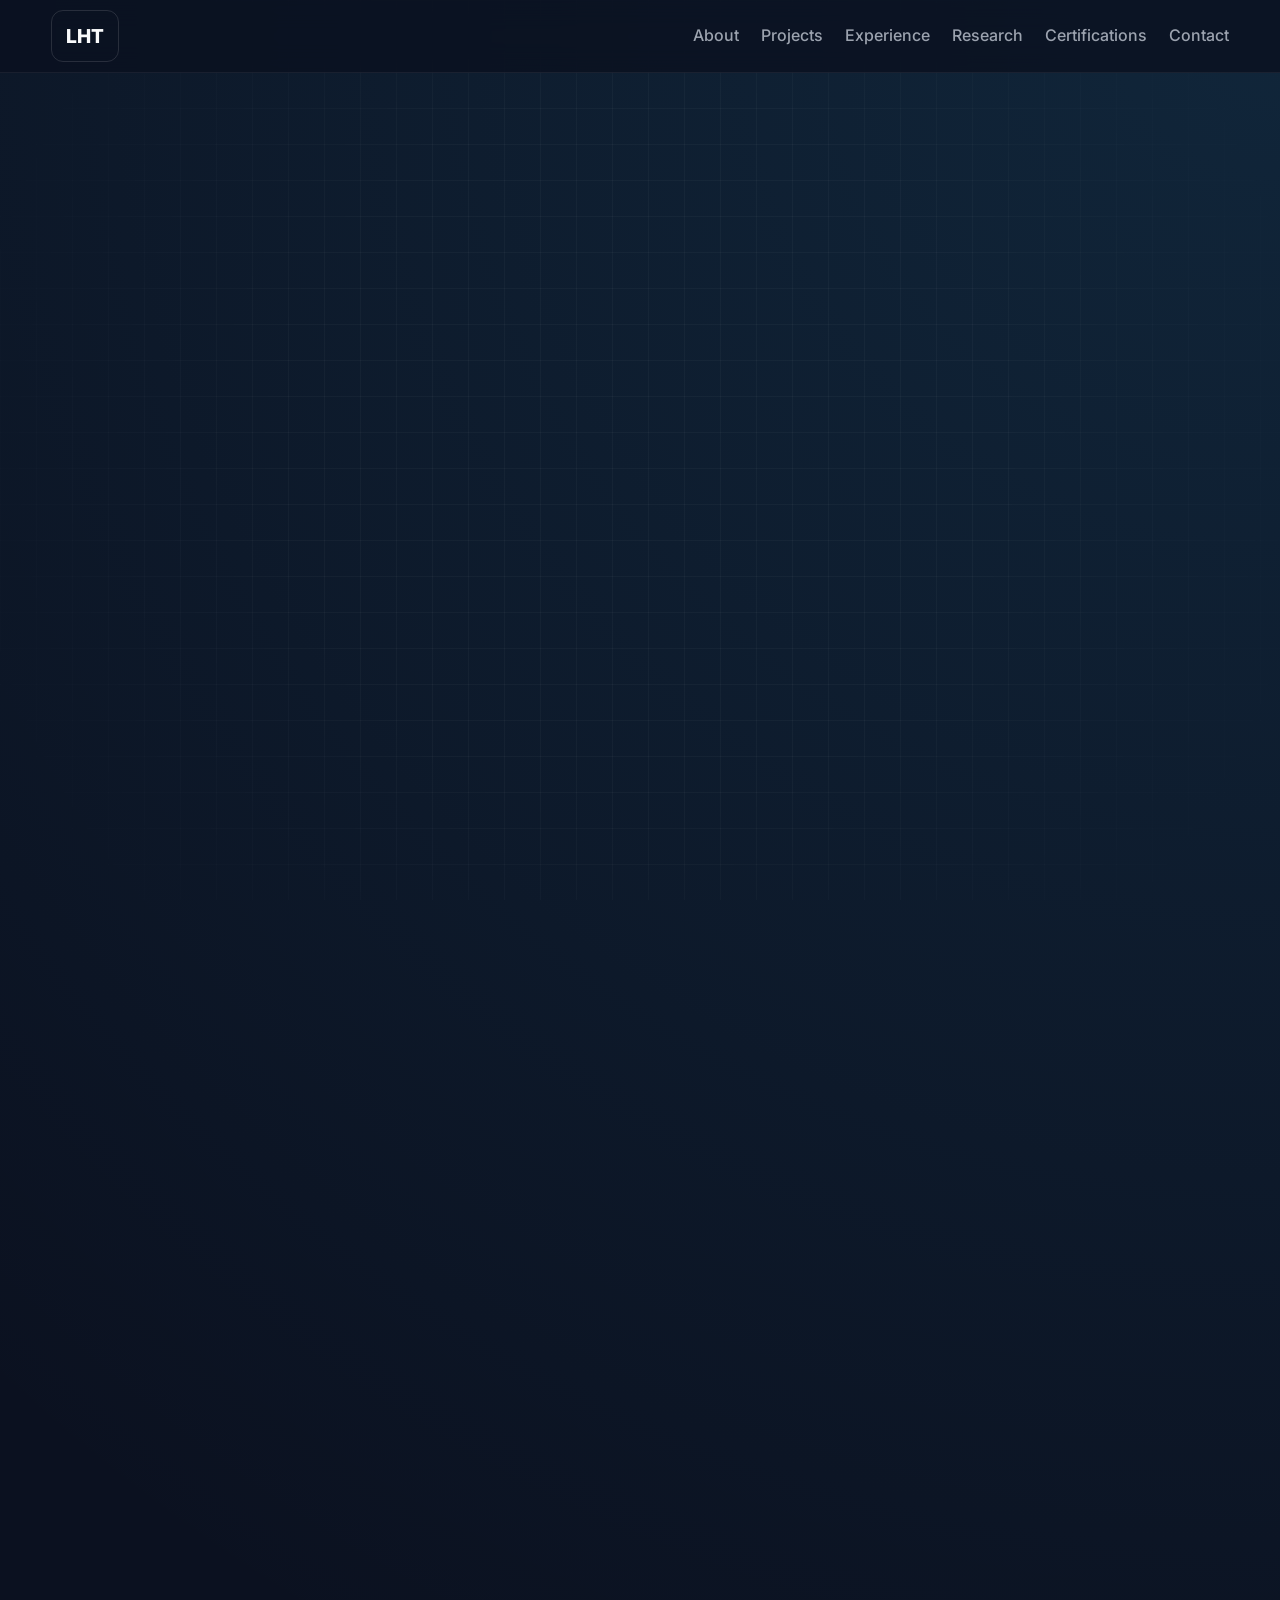
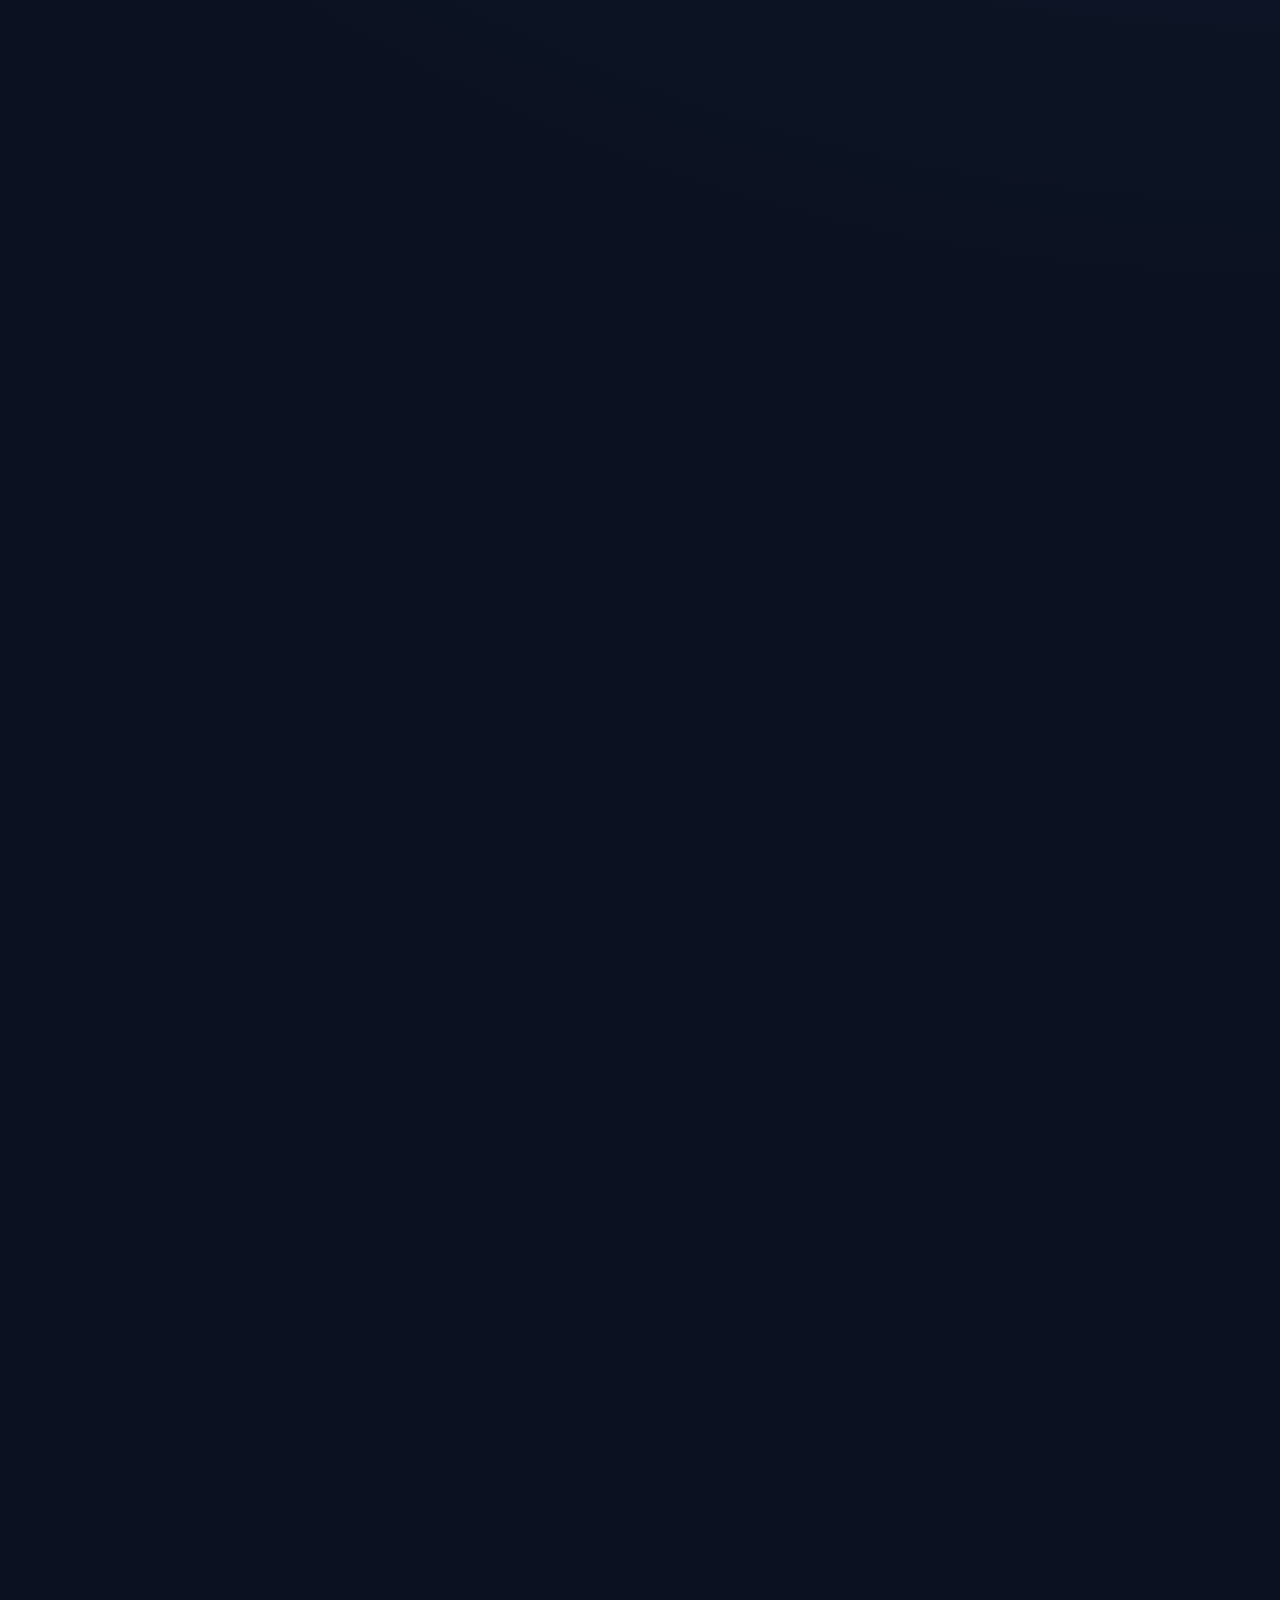
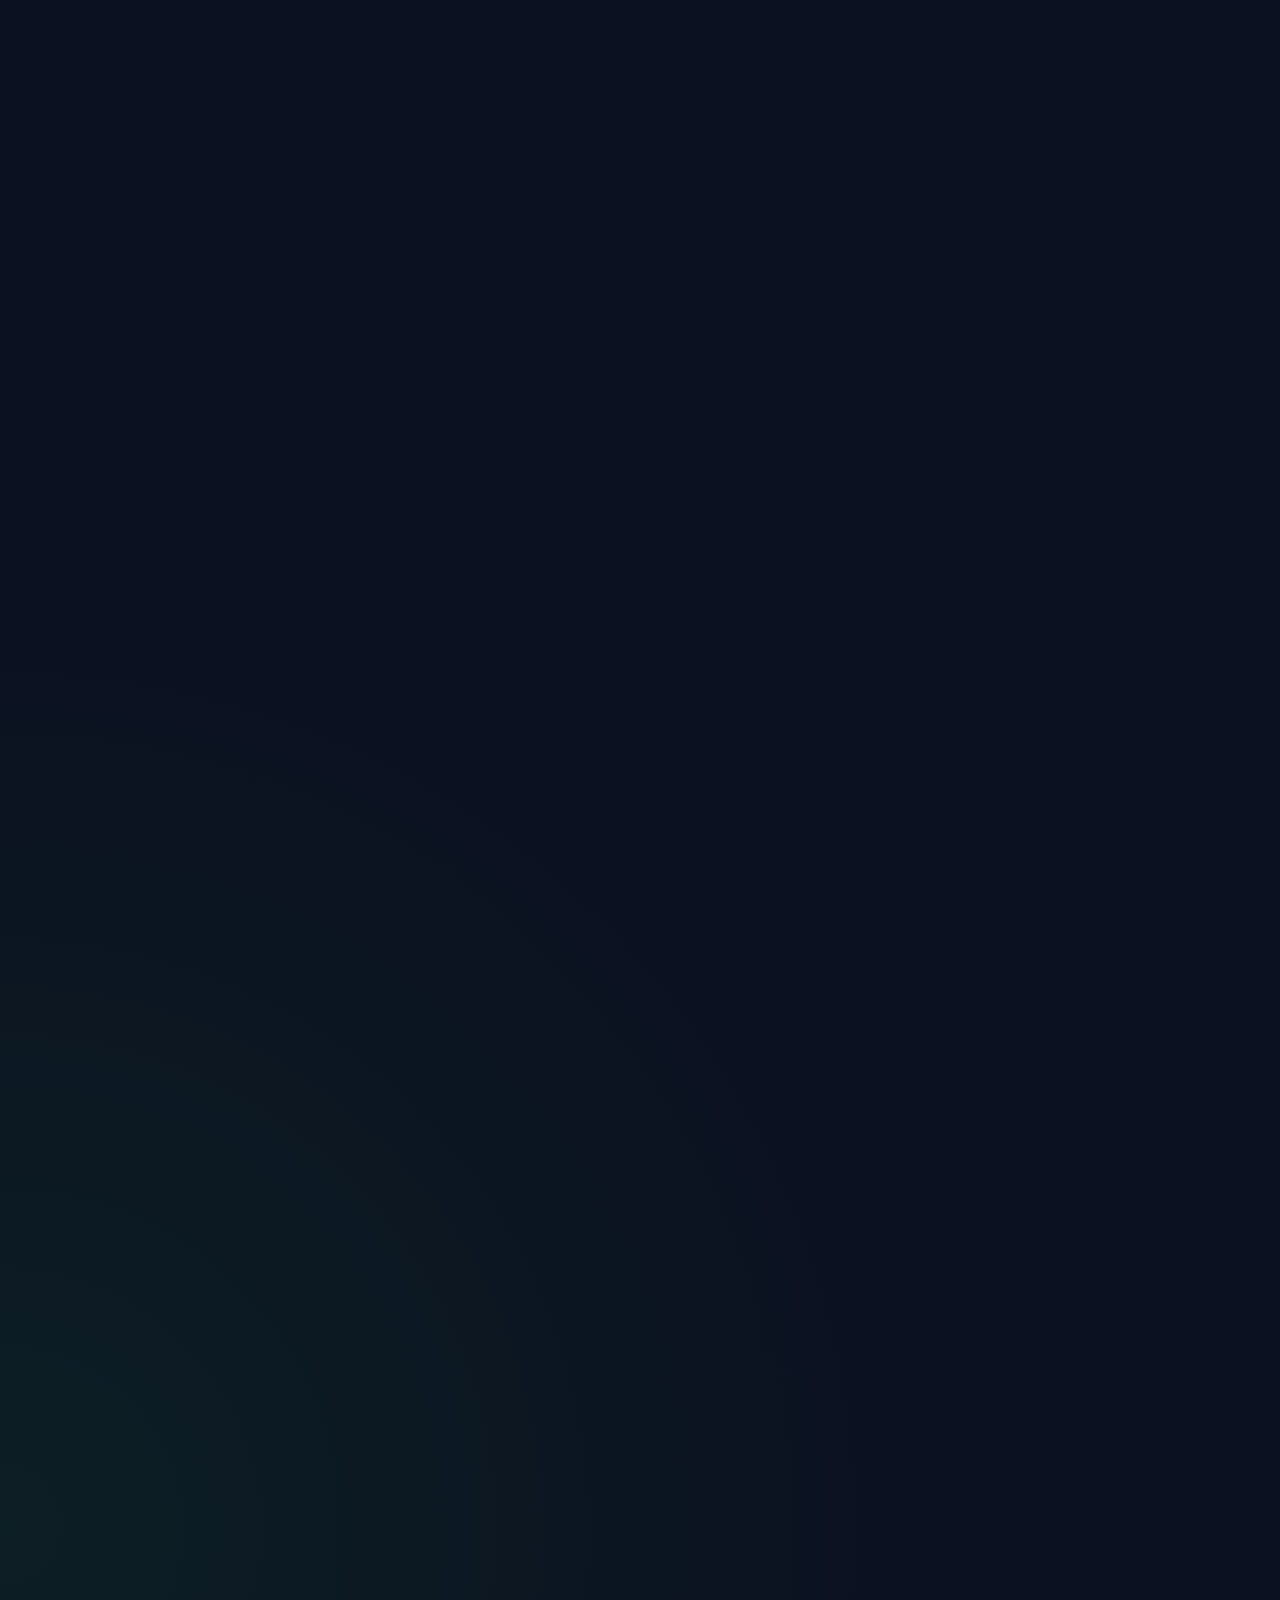
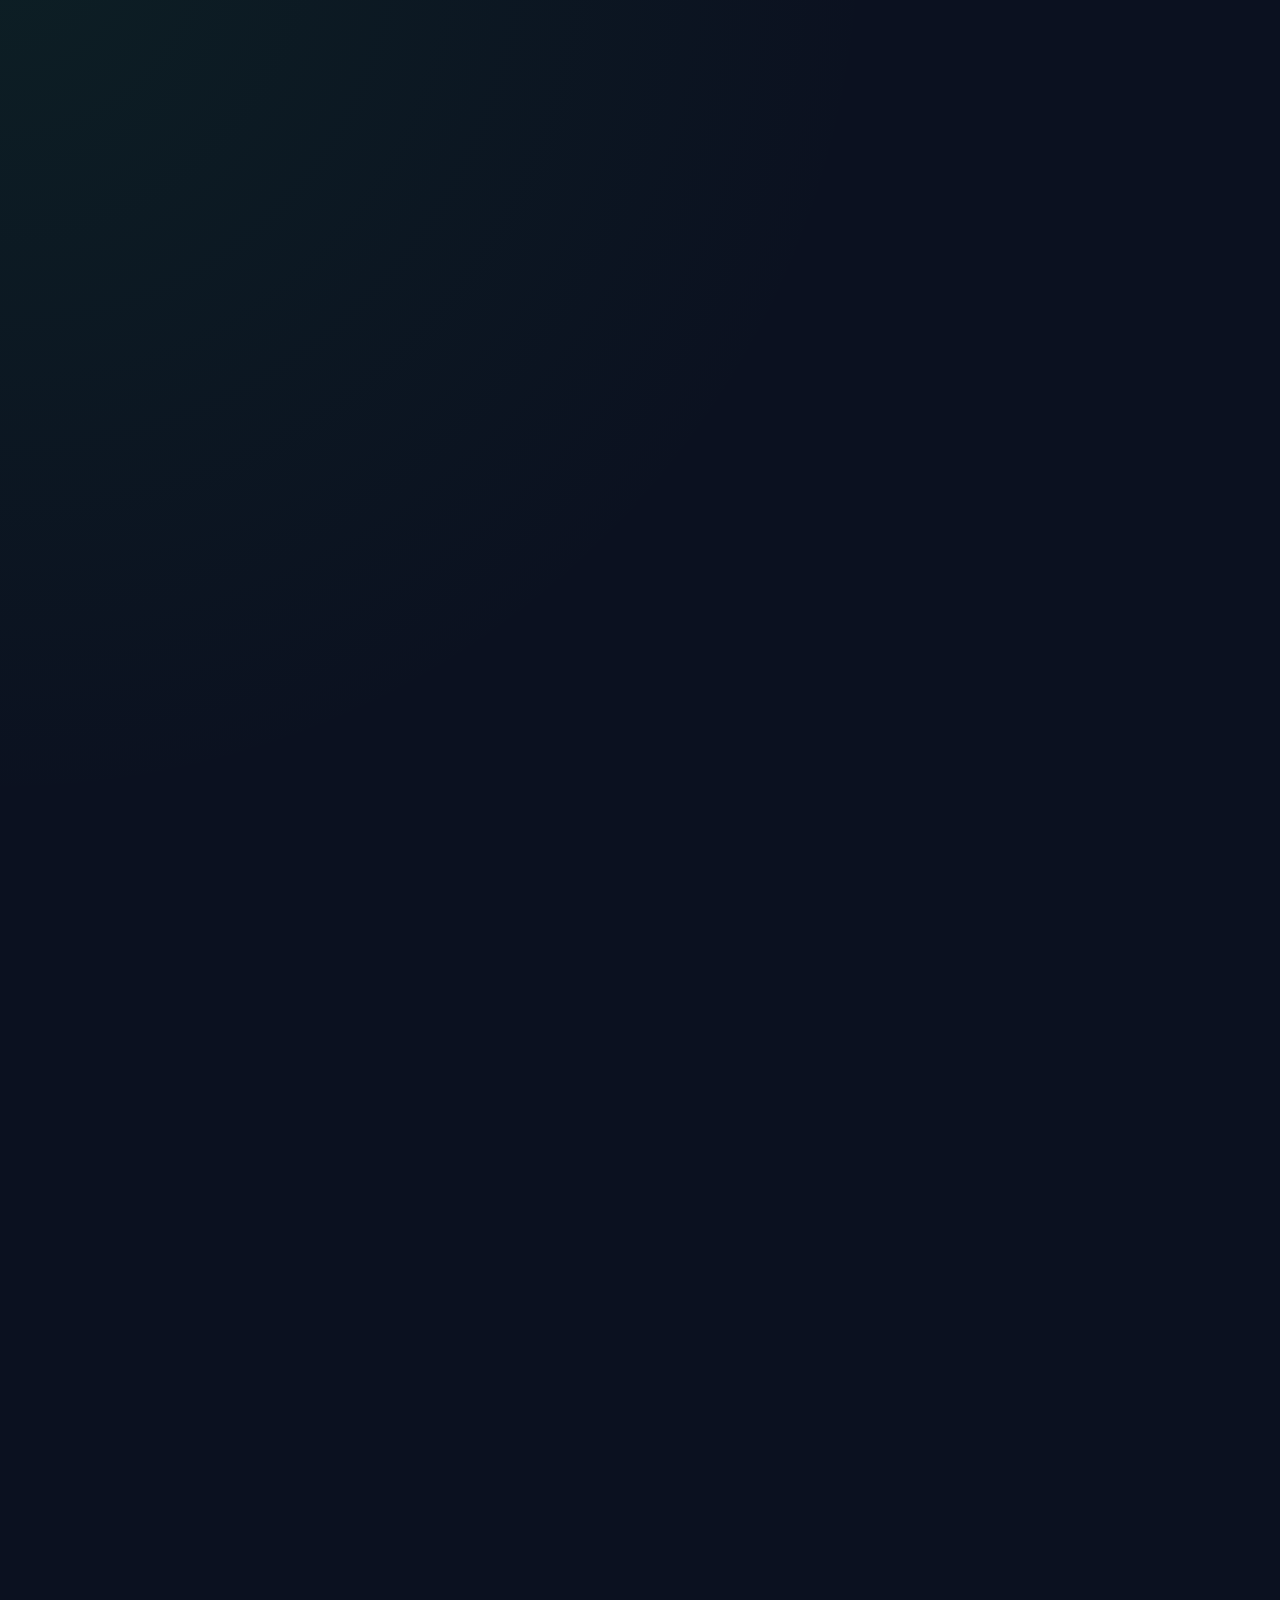
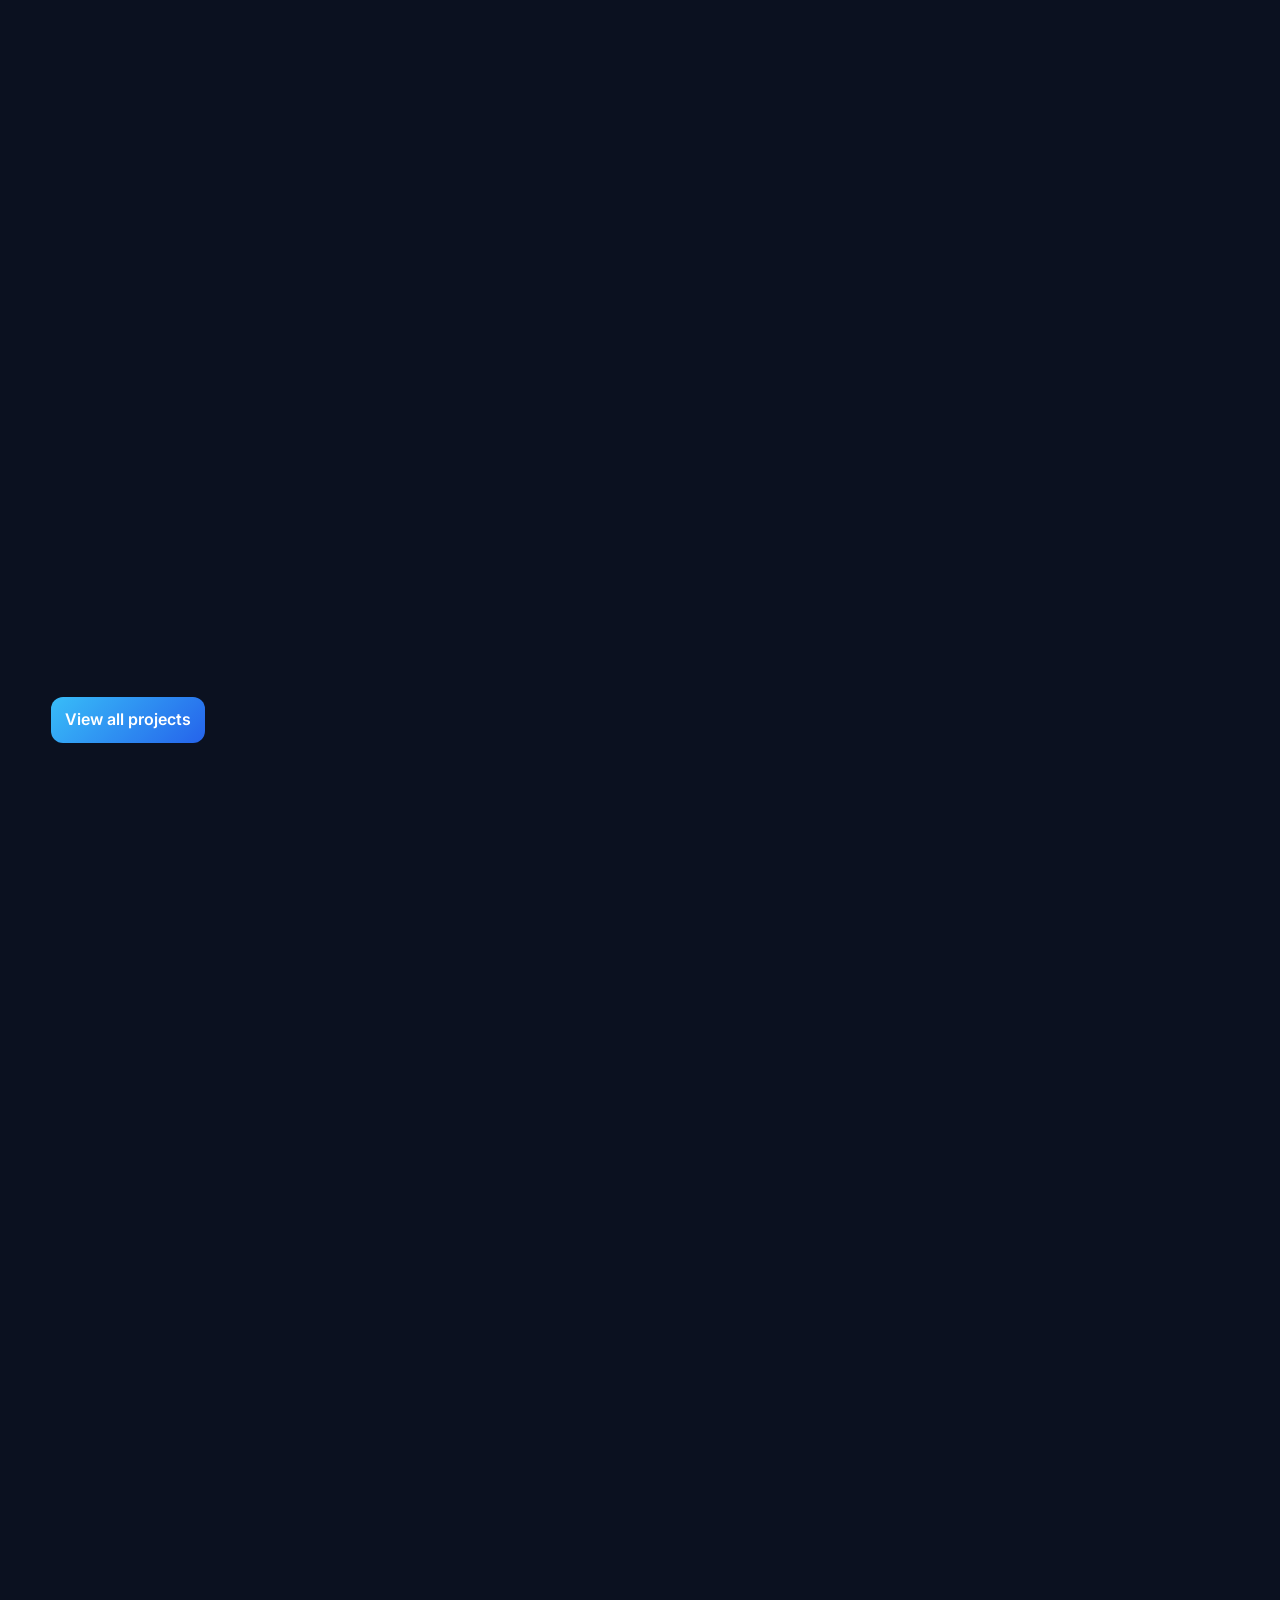
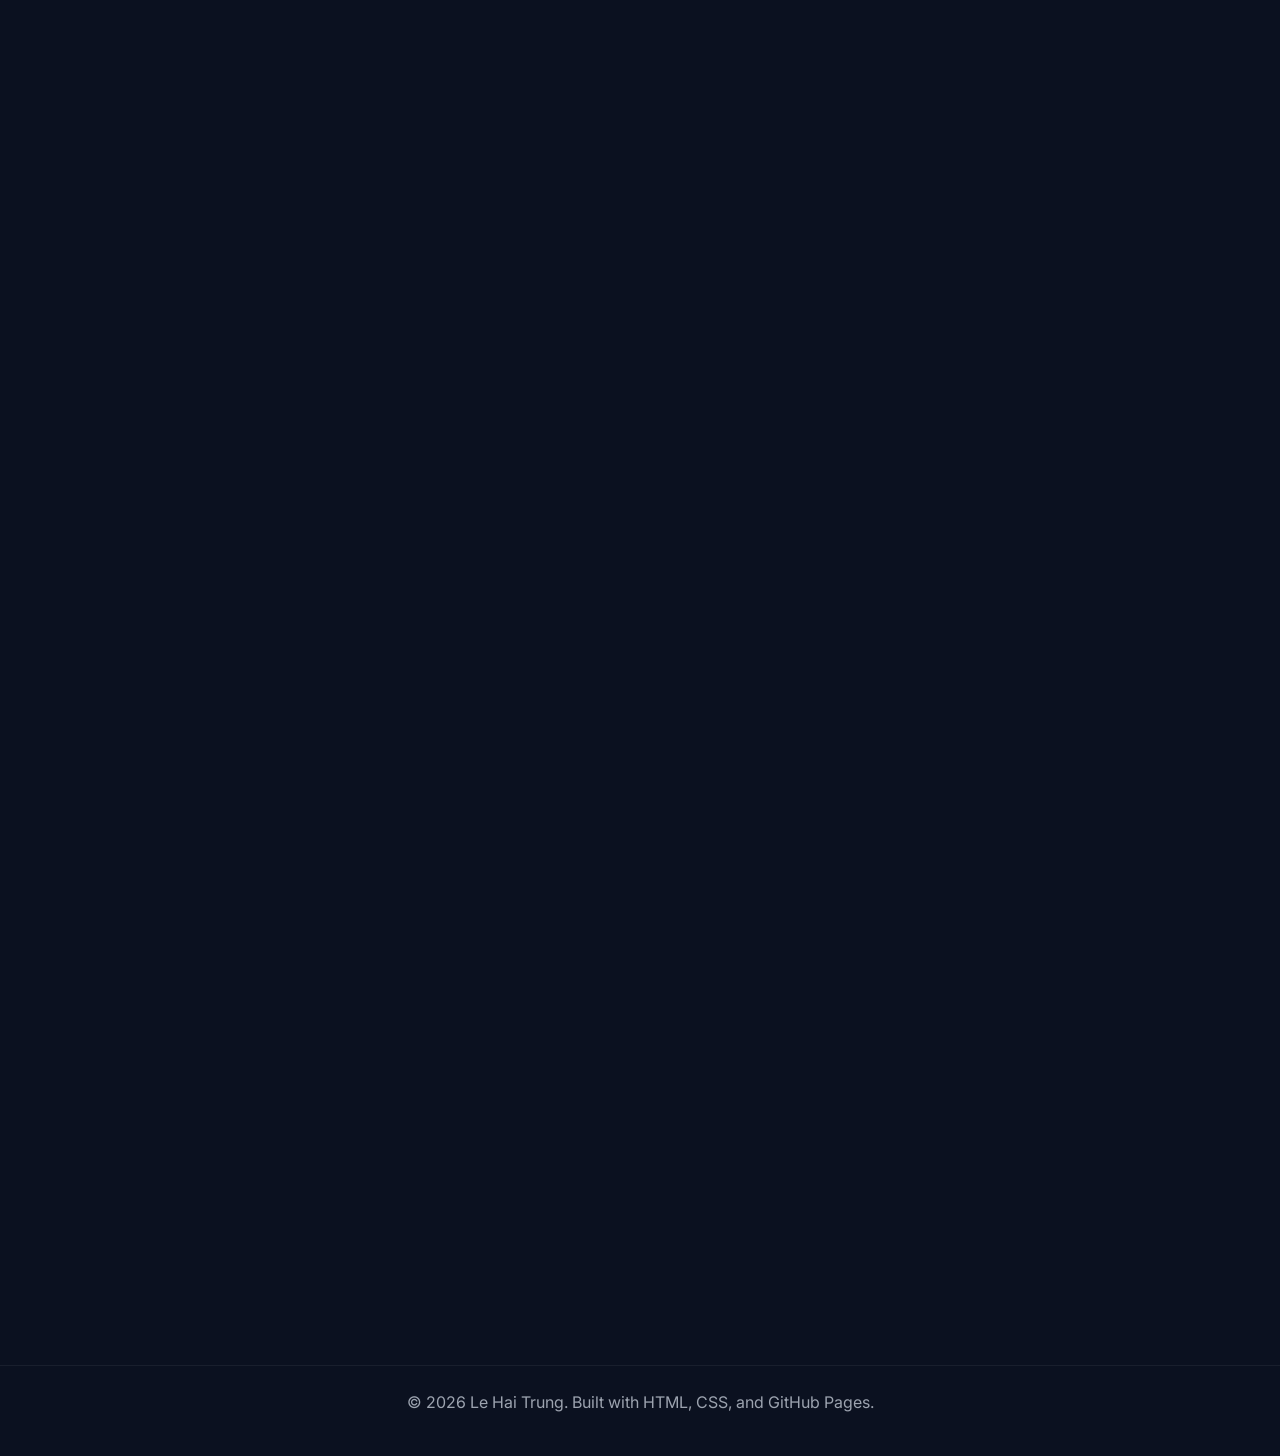
==== commit 362fb37e: "Simplify homepage and move projects to dedicated pages" ====
--- a/index.html
+++ b/index.html
@@ -11,6 +11,9 @@
   <link rel="preconnect" href="https://fonts.gstatic.com" crossorigin>
   <link href="https://fonts.googleapis.com/css2?family=Inter:wght@400;500;600;700;800&display=swap" rel="stylesheet">
   <link rel="stylesheet" href="style.css" />
+  <style>
+    .highlight-list{display:grid;gap:14px;margin-top:26px}.highlight-project{display:grid;grid-template-columns:170px minmax(0,1fr);align-items:center;gap:22px;padding:14px 18px;text-decoration:none}.highlight-project img{display:block;width:170px;height:96px;object-fit:cover;border-radius:12px;background:#0b1120}.highlight-project h3{color:var(--heading);font-size:1.05rem;line-height:1.35}.highlight-project:hover{transform:translateY(-2px);border-color:rgba(56,189,248,.42)}.section-action{margin-top:24px}.section-action .btn{display:inline-flex}@media(max-width:620px){.highlight-project{grid-template-columns:110px minmax(0,1fr);gap:14px}.highlight-project img{width:110px;height:74px}.highlight-project h3{font-size:.95rem}}
+  </style>
 </head>
 <body>
   <div class="bg-grid"></div>
@@ -19,10 +22,9 @@
       <a href="#home" class="logo">LHT</a>
       <nav class="nav" id="nav">
         <a href="#about">About</a>
-        <a href="#projects">Projects</a>
-        <a href="#gallery">Gallery</a>
+        <a href="projects.html">Projects</a>
         <a href="#experience">Experience</a>
-        <a href="#research">Research</a>
+        <a href="research.html">Research</a>
         <a href="#contact">Contact</a>
       </nav>
       <button class="menu-toggle" id="menu-toggle" aria-label="Toggle menu"><span></span><span></span><span></span></button>
@@ -36,33 +38,11 @@
           <p class="eyebrow">Mechatronics • Robotics • Soft Robotics • UAV</p>
           <h1>Le Hai Trung</h1>
           <h2>VinUniversity, Hanoi, Vietnam</h2>
-          <p class="hero-description">
-            I am a final-year Mechanical Engineering undergraduate focused on robotics and mechatronics. I build systems that combine sensing, actuation, control, and real-world deployment across soft robotics, humanoid-hand teleoperation, autonomous UAVs, and LiDAR-based mapping.
-          </p>
-          <div class="hero-buttons">
-            <a class="btn btn-primary" href="#projects">View Projects</a>
-            <a class="btn btn-secondary" href="assets/General/Trung_CV_Eng.pdf" target="_blank" rel="noopener noreferrer">Download Resume</a>
-          </div>
-          <div class="hero-tags">
-            <span>PX4</span><span>ROS 2 / Robotics</span><span>Soft Robotics</span><span>UAV Systems</span><span>3D Design and Simulation</span>
-          </div>
+          <p class="hero-description">I am a final-year Mechanical Engineering undergraduate focused on robotics and mechatronics. I build systems that combine sensing, actuation, control, and real-world deployment across soft robotics, humanoid-hand teleoperation, autonomous UAVs, and LiDAR-based mapping.</p>
+          <div class="hero-buttons"><a class="btn btn-primary" href="projects.html">View Projects</a><a class="btn btn-secondary" href="assets/General/Trung_CV_Eng.pdf" target="_blank" rel="noopener noreferrer">Download Resume</a></div>
+          <div class="hero-tags"><span>PX4</span><span>ROS 2 / Robotics</span><span>Soft Robotics</span><span>UAV Systems</span><span>3D Design and Simulation</span></div>
         </div>
-
-        <div class="hero-card fade-up delay-1">
-          <div class="profile-card">
-            <div class="profile-image-wrapper">
-              <img src="assets/General/portrait.jpg" alt="Portrait of Le Hai Trung" class="profile-image" />
-            </div>
-            <div class="profile-info">
-              <h3>About me</h3>
-              <ul>
-                <li>Final-year Mechanical Engineering undergraduate</li>
-                <li>VinUniversity 2023–2027</li>
-                <li><a href="https://bioroboticslaboratory.com/" target="_blank" rel="noopener noreferrer" class="lab-button">VinUni Biorobotics Lab</a></li>
-              </ul>
-            </div>
-          </div>
-        </div>
+        <div class="hero-card fade-up delay-1"><div class="profile-card"><div class="profile-image-wrapper"><img src="assets/General/portrait.jpg" alt="Portrait of Le Hai Trung" class="profile-image" /></div><div class="profile-info"><h3>About me</h3><ul><li>Final-year Mechanical Engineering undergraduate</li><li>VinUniversity 2023–2027</li><li><a href="https://bioroboticslaboratory.com/" target="_blank" rel="noopener noreferrer" class="lab-button">VinUni Biorobotics Lab</a></li></ul></div></div></div>
       </div>
     </section>
 
@@ -70,236 +50,33 @@
       <div class="container">
         <div class="section-heading fade-up"><p class="section-label">About</p><h2>Technical profile</h2></div>
         <div class="about-grid">
-          <div class="card fade-up about-intro-card">
-            <h3>Field of Interest</h3>
-            <p>I am especially interested in robotics and mechatronics, soft robotics, UAV autonomy, robot perception, mapping and navigation, and control systems. My work is driven by building practical robotic systems that connect sensing, actuation, control, and real-world deployment.</p>
-          </div>
-          <div class="card fade-up delay-1 about-skills-card">
-            <h3>Skills</h3>
-            <div class="skills-list">
-              <article class="skill-card"><img src="assets/skills/px4.png" alt="PX4 Autopilot" class="skill-image" /><h4>PX4 Autopilot</h4></article>
-              <article class="skill-card"><img src="assets/skills/2.png" alt="UAV Integration" class="skill-image" /><h4>UAV Integration</h4></article>
-              <article class="skill-card"><img src="assets/skills/7.png" alt="Robot Operating System" class="skill-image" /><h4>Robot Operating System</h4></article>
-              <article class="skill-card"><img src="assets/skills/pi.png" alt="Raspberry Pi" class="skill-image" /><h4>Raspberry Pi</h4></article>
-              <article class="skill-card"><img src="assets/skills/1.png" alt="Arduino and ESP32" class="skill-image" /><h4>Arduino / ESP32</h4></article>
-              <article class="skill-card"><img src="assets/skills/5.png" alt="Soft Robotics" class="skill-image" /><h4>Soft Robotics</h4></article>
-              <article class="skill-card"><img src="assets/skills/matlab.png" alt="MATLAB" class="skill-image" /><h4>MATLAB</h4></article>
-              <article class="skill-card"><img src="assets/skills/4.png" alt="Mechanical Design" class="skill-image" /><h4>Mechanical Design</h4></article>
-              <article class="skill-card"><img src="assets/skills/6.png" alt="Simulation" class="skill-image" /><h4>Simulation</h4></article>
-              <article class="skill-card"><img src="assets/skills/3.png" alt="Mechatronic System" class="skill-image" /><h4>Mechatronic System</h4></article>
-            </div>
-          </div>
+          <div class="card fade-up about-intro-card"><h3>Field of Interest</h3><p>I am especially interested in robotics and mechatronics, soft robotics, UAV autonomy, robot perception, mapping and navigation, and control systems. My work is driven by building practical robotic systems that connect sensing, actuation, control, and real-world deployment.</p></div>
+          <div class="card fade-up delay-1 about-skills-card"><h3>Skills</h3><div class="skills-list"><article class="skill-card"><img src="assets/skills/px4.png" alt="PX4 Autopilot" class="skill-image" /><h4>PX4 Autopilot</h4></article><article class="skill-card"><img src="assets/skills/2.png" alt="UAV Integration" class="skill-image" /><h4>UAV Integration</h4></article><article class="skill-card"><img src="assets/skills/7.png" alt="Robot Operating System" class="skill-image" /><h4>Robot Operating System</h4></article><article class="skill-card"><img src="assets/skills/pi.png" alt="Raspberry Pi" class="skill-image" /><h4>Raspberry Pi</h4></article><article class="skill-card"><img src="assets/skills/1.png" alt="Arduino and ESP32" class="skill-image" /><h4>Arduino / ESP32</h4></article><article class="skill-card"><img src="assets/skills/5.png" alt="Soft Robotics" class="skill-image" /><h4>Soft Robotics</h4></article><article class="skill-card"><img src="assets/skills/matlab.png" alt="MATLAB" class="skill-image" /><h4>MATLAB</h4></article><article class="skill-card"><img src="assets/skills/4.png" alt="Mechanical Design" class="skill-image" /><h4>Mechanical Design</h4></article><article class="skill-card"><img src="assets/skills/6.png" alt="Simulation" class="skill-image" /><h4>Simulation</h4></article><article class="skill-card"><img src="assets/skills/3.png" alt="Mechatronic System" class="skill-image" /><h4>Mechatronic System</h4></article></div></div>
         </div>
       </div>
     </section>
 
-    <section id="projects" class="section">
+    <section id="highlights" class="section">
       <div class="container">
-        <div class="section-heading fade-up"><p class="section-label">Projects</p><h2>Selected work</h2></div>
-        <div class="projects-grid">
-          <article class="project-card fade-up">
-            <img src="assets/Project 1 - drone/project-drone.jpg" alt="Dual-LiDAR autonomous PX4 drone" class="project-image" />
-            <div class="project-content">
-              <p class="project-type">UAV / Robotics</p>
-              <h3>Dual-2D-LiDAR UAV for Indoor SLAM, 3D Reconstruction, and Precision Landing</h3>
-              <p>A custom 10-inch PX4 UAV using one horizontal 2D LiDAR for indoor SLAM and one vertical 2D LiDAR for sequential scanning and 3D point-cloud reconstruction. The concept was validated in PX4 SITL and RViz, then deployed on a physical platform with Raspberry Pi 5. The system also supports AprilTag-based precision landing in a GPS-denied local frame.</p>
-              <div class="project-tags"><span>PX4</span><span>ROS 2</span><span>LiDAR</span><span>SLAM</span><span>AprilTag</span></div>
-              <div class="project-links">
-                <a href="https://github.com/Vaderplayz/3D-Environment-construction-for-PX4-drone-with-2D-lidar-and-obstacle-avoidance.git" target="_blank" rel="noopener noreferrer">GitHub</a>
-                <a href="https://youtu.be/FXyLhvrWZbU?t=915" target="_blank" rel="noopener noreferrer">2D Demo</a>
-                <a href="https://youtu.be/_i1odhAnNYk" target="_blank" rel="noopener noreferrer">3D Demo Mapping</a>
-              </div>
-            </div>
-          </article>
-
-          <article class="project-card fade-up delay-1">
-            <img src="assets/project 2 - IPS/ips.png" alt="Custom quadcopter" class="project-image" />
-            <div class="project-content">
-              <p class="project-type">Hardware / UAV</p>
-              <h3>Custom Quadcopter Using Teensy 4.1 and MPU6050</h3>
-              <p>A group-led quadcopter project involving X-frame layout, 3D-printed parts, a constrained test rig, vibration troubleshooting, carbon-fiber redesign, ANSYS validation, PID tuning, and successful flight.</p>
-              <div class="project-tags"><span>UAV</span><span>Teensy 4.1</span><span>PID</span><span>ANSYS</span></div>
-              <div class="project-links">
-                <a href="https://github.com/Vaderplayz/Carbon-Aeuronautic-Drone-IPS-Course.git" target="_blank" rel="noopener noreferrer">GitHub</a>
-                <a href="assets/project 2 - IPS/project-2-build-log.pdf" target="_blank">Build Log</a>
-                <a href="assets/project 2 - IPS/Demoday 1-video.mp4" target="_blank">Demo Video</a>
-              </div>
-            </div>
-          </article>
-
-          <article class="project-card fade-up">
-            <img src="assets/Project 3 - Soft Robotic Glove/thumbnail.jpg" alt="Soft robotic glove" class="project-image" />
-            <div class="project-content">
-              <p class="project-type">Research / Soft Robotics</p>
-              <h3>Hybrid Soft Muscle–Tendon Rehabilitation Glove</h3>
-              <p>Co-first-author research on a post-stroke rehabilitation glove using soft muscles and tendon-driven assistance. My contribution included system design, prototype development, actuator fabrication, integration, and experimental testing.</p>
-              <div class="project-tags"><span>Soft Robotics</span><span>Rehabilitation</span><span>Actuation</span><span>Research</span></div>
-              <div class="project-links"><a href="#research">Research Status</a></div>
-            </div>
-          </article>
-
-          <article class="project-card fade-up delay-1">
-            <img src="assets/Project 4 - Tendon Robotic arm/thumbnail.png" alt="Teleoperated humanoid robotic hand" class="project-image" />
-            <div class="project-content">
-              <p class="project-type">Research / Humanoid Robotics</p>
-              <h3>Teleoperated Humanoid Robotic Hand with Soft Filament Sensor</h3>
-              <p>First-author project integrating a 3D-printed tendon-driven hand, lab-developed soft filament sensors, servo-controlled soft muscle actuators, and MATLAB/Simulink control for real-time teleoperation.</p>
-              <div class="project-tags"><span>Humanoid</span><span>Teleoperation</span><span>Soft Sensors</span><span>Soft Actuation</span></div>
-              <div class="project-links"><a href="#research">Research Status</a></div>
-            </div>
-          </article>
-
-          <article class="project-card fade-up">
-            <img src="assets/placeholders/project-placeholder.svg" alt="Mechanical thrombectomy project placeholder" class="project-image" />
-            <div class="project-content">
-              <p class="project-type">Research / Soft Robotics</p>
-              <h3>Double-Attack Mechanical Thrombectomy</h3>
-              <p>First-author proof-of-concept thrombectomy device combining rotational clot interaction with soft-actuator-driven axial reciprocation. Benchtop testing showed approximately 7% localized suction improvement.</p>
-              <div class="project-tags"><span>Soft Actuation</span><span>Proof of Concept</span><span>Experimental Testing</span><span>ICARCV 2026</span></div>
-              <div class="project-links"><a href="#research">Research Status</a></div>
-            </div>
-          </article>
-
-          <article class="project-card fade-up delay-1">
-            <img src="assets/placeholders/project-placeholder.svg" alt="Tool interchange system placeholder" class="project-image" />
-            <div class="project-content">
-              <p class="project-type">Course Project / Robotics</p>
-              <h3>Automatic Tool-Interchange System for a Humanoid Robotic Arm</h3>
-              <p>A group-led tool-changing station inspired by CNC workflows, using electromagnetic coupling, alignment features, servo sequencing, and integrated electrical contact pins for autonomous tool exchange.</p>
-              <div class="project-tags"><span>Humanoid Robotics</span><span>Tool Changer</span><span>System Integration</span><span>Control</span></div>
-            </div>
-          </article>
-
-          <article class="project-card fade-up">
-            <img src="assets/placeholders/project-placeholder.svg" alt="Whiteboard pen refill machine placeholder" class="project-image" />
-            <div class="project-content">
-              <p class="project-type">Course Project / Mechatronics</p>
-              <h3>Autonomous Whiteboard-Pen Refill Machine</h3>
-              <p>Main planner, system designer, electrical engineer, and fabrication/assembly contributor for an automated machine that removes marker tips and refills ink using stepper-driven mechanisms.</p>
-              <div class="project-tags"><span>Mechatronics</span><span>Sustainability</span><span>Fabrication</span><span>Electrical Integration</span></div>
-              <div class="project-links"><a href="https://www.linkedin.com/posts/vuducphat_mechanicalengineering-sustainability-mechatronics-activity-7419083358468517888-uny4" target="_blank" rel="noopener noreferrer">Public LinkedIn Post</a></div>
-            </div>
-          </article>
-
-          <article class="project-card fade-up delay-1">
-            <img src="assets/placeholders/project-placeholder.svg" alt="Gesture controlled environmental robot placeholder" class="project-image" />
-            <div class="project-content">
-              <p class="project-type">Course Project / Mobile Robotics</p>
-              <h3>Hand-Gesture-Controlled Robot for Environmental Surveying</h3>
-              <p>A three-wheel differential-drive robot controlled by wearable IMUs, with a head-tracked camera gimbal, ESP32/RF communication, and onboard temperature, humidity, and gas sensing.</p>
-              <div class="project-tags"><span>ESP32</span><span>Wearable Control</span><span>Gimbal</span><span>Environmental Sensing</span></div>
-            </div>
-          </article>
-
-          <article class="project-card fade-up">
-            <img src="assets/placeholders/project-placeholder.svg" alt="VTOL tricopter placeholder" class="project-image" />
-            <div class="project-content">
-              <p class="project-type">Independent Project / UAV</p>
-              <h3>Mini Hawk VTOL Tilt-Rotor Tricopter</h3>
-              <p>An independent open-source learning build exploring VTOL configuration, tilt-rotor mechanisms, 3D-printed fabrication, flight testing, and iterative tuning.</p>
-              <div class="project-tags"><span>VTOL</span><span>Tricopter</span><span>ArduPilot</span><span>Rapid Prototyping</span></div>
-            </div>
-          </article>
-
-          <article class="project-card fade-up delay-1">
-            <img src="assets/placeholders/project-placeholder.svg" alt="Water quality monitoring project placeholder" class="project-image" />
-            <div class="project-content">
-              <p class="project-type">First-Year Project / Sensing</p>
-              <h3>Wireless Water-Quality Monitoring and Mapping System</h3>
-              <p>A sensing platform using pH, TDS, turbidity, and temperature measurements, with standards-based interpretation and Google Maps visualization for location-based monitoring.</p>
-              <div class="project-tags"><span>Water Quality</span><span>Wireless Sensing</span><span>Data Mapping</span><span>Google Maps API</span></div>
-            </div>
-          </article>
+        <div class="section-heading fade-up"><p class="section-label">Highlights</p><h2>Selected projects</h2></div>
+        <div class="highlight-list">
+          <a class="card highlight-project fade-up" href="projects/dual-lidar-uav.html"><img src="assets/Project 1 - drone/project-drone.jpg" alt="Dual-LiDAR UAV" /><h3>Dual-2D-LiDAR UAV for Indoor SLAM, 3D Reconstruction, and Precision Landing</h3></a>
+          <a class="card highlight-project fade-up delay-1" href="projects/teensy-quadcopter.html"><img src="assets/project 2 - IPS/ips.png" alt="Custom Teensy quadcopter" /><h3>Custom Quadcopter Using Teensy 4.1 and MPU6050</h3></a>
+          <a class="card highlight-project fade-up" href="projects/teleoperated-humanoid-hand.html"><img src="assets/Project 4 - Tendon Robotic arm/thumbnail.png" alt="Teleoperated humanoid robotic hand" /><h3>Teleoperated Humanoid Robotic Hand with Soft Filament Sensor</h3></a>
+          <a class="card highlight-project fade-up delay-1" href="projects/tool-interchange-arm.html"><img src="assets/projects/06-tool-interchange-arm/thumbnail.png" alt="Automatic tool-interchange system" /><h3>Automatic Tool-Interchange System for a Humanoid Robotic Arm</h3></a>
         </div>
-      </div>
-    </section>
-
-    <section id="gallery" class="section">
-      <div class="container">
-        <div class="section-heading fade-up"><p class="section-label">Gallery</p><h2>Media by project</h2></div>
-        <div class="gallery-groups">
-          <article class="gallery-group card fade-up">
-            <img src="assets/highlight/First Mini Drone/20250322_120239.jpg" alt="First Mini Drone gallery cover" class="gallery-cover" />
-            <div class="gallery-content"><p class="gallery-tag">Highlight Folder</p><h3>First Mini Drone</h3><p>Early drone build photos and flight-day media collected in the dedicated highlight folder.</p><div class="gallery-links"><a href="assets/highlight/First Mini Drone/20250322_120239.jpg" target="_blank">Photo 1</a><a href="assets/highlight/First Mini Drone/20250322_120250.jpg" target="_blank">Photo 2</a><a href="assets/highlight/First Mini Drone/20250707_110653.jpg" target="_blank">Photo 3</a><a href="assets/highlight/First Mini Drone/20250707_110705.jpg" target="_blank">Photo 4</a><a href="assets/highlight/First Mini Drone/IPS_2025-08-21.15.32.31.8730.mp4" target="_blank">Video</a></div></div>
-          </article>
-          <article class="gallery-group card fade-up delay-1">
-            <img src="assets/Project 1 - drone/project-drone.jpg" alt="Project 1 gallery cover" class="gallery-cover" />
-            <div class="gallery-content"><p class="gallery-tag">Project 1</p><h3>Autonomous PX4 Drone</h3><p>Project visuals and demos for the PX4, 2D LiDAR, and 3D mapping workflow.</p><div class="gallery-links"><a href="assets/Project 1 - drone/project-drone.jpg" target="_blank">Thumbnail</a><a href="https://youtu.be/FXyLhvrWZbU?t=915" target="_blank" rel="noopener noreferrer">2D Demo</a><a href="https://youtu.be/_i1odhAnNYk" target="_blank" rel="noopener noreferrer">3D Mapping</a></div></div>
-          </article>
-          <article class="gallery-group card fade-up">
-            <img src="assets/project 2 - IPS/ips.png" alt="Project 2 gallery cover" class="gallery-cover" />
-            <div class="gallery-content"><p class="gallery-tag">Project 2</p><h3>Scratch-built UAV</h3><p>Build-stage media, build log PDF, and demo-day video from the IPS course project.</p><div class="gallery-links"><a href="assets/project 2 - IPS/ips.png" target="_blank">Thumbnail</a><a href="assets/project 2 - IPS/project-2-build-log.pdf" target="_blank">Build Log</a><a href="assets/project 2 - IPS/Demoday 1-video.mp4" target="_blank">Demo Video</a></div></div>
-          </article>
-          <article class="gallery-group card fade-up delay-1">
-            <img src="assets/Project 3 - Soft Robotic Glove/thumbnail.jpg" alt="Project 3 gallery cover" class="gallery-cover" />
-            <div class="gallery-content"><p class="gallery-tag">Project 3</p><h3>Soft Robotic Glove</h3><p>Current visual material for the rehabilitation glove research direction.</p><div class="gallery-links"><a href="assets/Project 3 - Soft Robotic Glove/thumbnail.jpg" target="_blank">Thumbnail</a></div></div>
-          </article>
-          <article class="gallery-group card fade-up">
-            <img src="assets/Project 4 - Tendon Robotic arm/thumbnail.png" alt="Project 4 gallery cover" class="gallery-cover" />
-            <div class="gallery-content"><p class="gallery-tag">Project 4</p><h3>Tendon Robotic Arm</h3><p>Research visuals for the tendon-driven robotic hand and teleoperation work.</p><div class="gallery-links"><a href="assets/Project 4 - Tendon Robotic arm/thumbnail.png" target="_blank">Thumbnail</a></div></div>
-          </article>
-        </div>
+        <div class="section-action"><a class="btn btn-primary" href="projects.html">View all projects</a></div>
       </div>
     </section>
 
     <section id="experience" class="section">
-      <div class="container">
-        <div class="section-heading fade-up"><p class="section-label">Experience</p><h2>Research and Engineering</h2></div>
-        <div class="experience-tracks">
-          <div class="experience-track fade-up">
-            <div class="experience-track-header"><h3>Academic</h3></div>
-            <div class="timeline">
-              <div class="timeline-item"><div class="timeline-dot"></div><div class="timeline-content card"><p class="timeline-stamp">[03/2025 - Present]</p><h3>Research Assistant at VinUni Biorobotics Lab</h3><p class="timeline-meta">Soft robotics and human-centered robotic systems</p><p>Developing research prototypes involving soft-muscle actuation, tendon mechanisms, soft sensing, teleoperation, experimental validation, and technical writing.</p></div></div>
-              <div class="timeline-item"><div class="timeline-dot"></div><div class="timeline-content card"><p class="timeline-stamp">[10/2023 - 02/2025]</p><h3>Undergraduate Researcher at VinUni Biorobotics Lab</h3><p class="timeline-meta">Prototyping, fabrication, and experimentation</p><p>Contributed to rehabilitation robotics, soft mechanisms, actuator fabrication, experimental setup development, and technical communication.</p></div></div>
-            </div>
-          </div>
-          <div class="experience-track fade-up delay-1">
-            <div class="experience-track-header"><h3>Industry</h3></div>
-            <div class="timeline">
-              <div class="timeline-item"><div class="timeline-dot"></div><div class="timeline-content card"><p class="timeline-stamp">[06/2025 - 10/2025]</p><h3>UAV Engineering Intern at Phenikaa-X</h3><p class="timeline-meta">UAV integration, PX4 offboard control, and flight testing</p><p>Designed a battery-holder retrofit for a Holybro X500 platform, implemented PX4 offboard velocity control for GPS-denied flight, supported AprilTag-based localization and camera deployment, and participated in real-world testing as a test pilot.</p></div></div>
-            </div>
-          </div>
-        </div>
-      </div>
+      <div class="container"><div class="section-heading fade-up"><p class="section-label">Experience</p><h2>Research and Engineering</h2></div><div class="experience-tracks"><div class="experience-track fade-up"><div class="experience-track-header"><h3>Academic</h3></div><div class="timeline"><div class="timeline-item"><div class="timeline-dot"></div><div class="timeline-content card"><p class="timeline-stamp">[03/2025 - Present]</p><h3>Research Assistant at VinUni Biorobotics Lab</h3><p class="timeline-meta">Soft robotics and human-centered robotic systems</p><p>Developing research prototypes involving soft-muscle actuation, tendon mechanisms, soft sensing, teleoperation, experimental validation, and technical writing.</p></div></div><div class="timeline-item"><div class="timeline-dot"></div><div class="timeline-content card"><p class="timeline-stamp">[10/2023 - 02/2025]</p><h3>Undergraduate Researcher at VinUni Biorobotics Lab</h3><p class="timeline-meta">Prototyping, fabrication, and experimentation</p><p>Contributed to rehabilitation robotics, soft mechanisms, actuator fabrication, experimental setup development, and technical communication.</p></div></div></div></div><div class="experience-track fade-up delay-1"><div class="experience-track-header"><h3>Industry</h3></div><div class="timeline"><div class="timeline-item"><div class="timeline-dot"></div><div class="timeline-content card"><p class="timeline-stamp">[06/2025 - 10/2025]</p><h3>UAV Engineering Intern at Phenikaa-X</h3><p class="timeline-meta">UAV integration, PX4 offboard control, and flight testing</p><p>Designed a battery-holder retrofit for a Holybro X500 platform, implemented PX4 offboard velocity control for GPS-denied flight, supported AprilTag-based localization and camera deployment, and participated in real-world testing as a test pilot.</p></div></div></div></div></div></div>
     </section>
 
-    <section id="research" class="section">
-      <div class="container">
-        <div class="section-heading fade-up"><p class="section-label">Research</p><h2>Manuscripts and ongoing work</h2></div>
-        <div class="research-grid">
-          <div class="card fade-up">
-            <h3>Selected Research Projects</h3>
-            <ul class="research-list">
-              <li><strong>Teleoperated Humanoid Robotic Hand with Soft Filament Sensor</strong> — First author; submitted to the Journal of Intelligent & Robotic Systems.</li>
-              <li><strong>Hybrid Soft Muscle–Tendon Rehabilitation Glove</strong> — Co-first author; manuscript submitted.</li>
-              <li><strong>Double-Attack Mechanical Thrombectomy</strong> — First author; submitted to ICARCV 2026.</li>
-            </ul>
-          </div>
-          <div class="card fade-up delay-1">
-            <h3>Public release status</h3>
-            <p>Some research media, figures, and manuscript files are intentionally not public yet. Approved photos, videos, posters, and paper links will be added after publication or permission.</p>
-            <a class="btn btn-secondary small-btn" href="assets/General/Trung_CV_Eng.pdf" target="_blank">View Resume / CV</a>
-          </div>
-        </div>
-      </div>
-    </section>
-
-    <section id="contact" class="section section-contact">
-      <div class="container">
-        <div class="section-heading fade-up"><p class="section-label">Contact</p><h2>Let’s connect</h2></div>
-        <div class="contact-card card fade-up">
-          <p>I am open to research collaboration, graduate-study opportunities, and conversations about robotics, autonomous systems, soft robotics, and mechatronic design.</p>
-          <div class="contact-links">
-            <a href="mailto:23trung.lh@vinuni.edu.vn">23trung.lh@vinuni.edu.vn</a>
-            <a href="https://github.com/Vaderplayz" target="_blank" rel="noopener noreferrer">GitHub</a>
-            <a href="assets/General/Trung_CV_Eng.pdf" target="_blank">CV</a>
-          </div>
-        </div>
-      </div>
-    </section>
+    <section id="contact" class="section section-contact"><div class="container"><div class="section-heading fade-up"><p class="section-label">Contact</p><h2>Let’s connect</h2></div><div class="contact-card card fade-up"><p>I am open to research collaboration, graduate-study opportunities, and conversations about robotics, autonomous systems, soft robotics, and mechatronic design.</p><div class="contact-links"><a href="mailto:23trung.lh@vinuni.edu.vn">23trung.lh@vinuni.edu.vn</a><a href="https://github.com/Vaderplayz" target="_blank" rel="noopener noreferrer">GitHub</a><a href="assets/General/Trung_CV_Eng.pdf" target="_blank">CV</a></div></div></div></section>
   </main>
 
   <footer class="site-footer"><div class="container footer-content"><p>© 2026 Le Hai Trung. Built with HTML, CSS, and GitHub Pages.</p></div></footer>
   <script src="script.js"></script>
 </body>
-</html>
+</html>
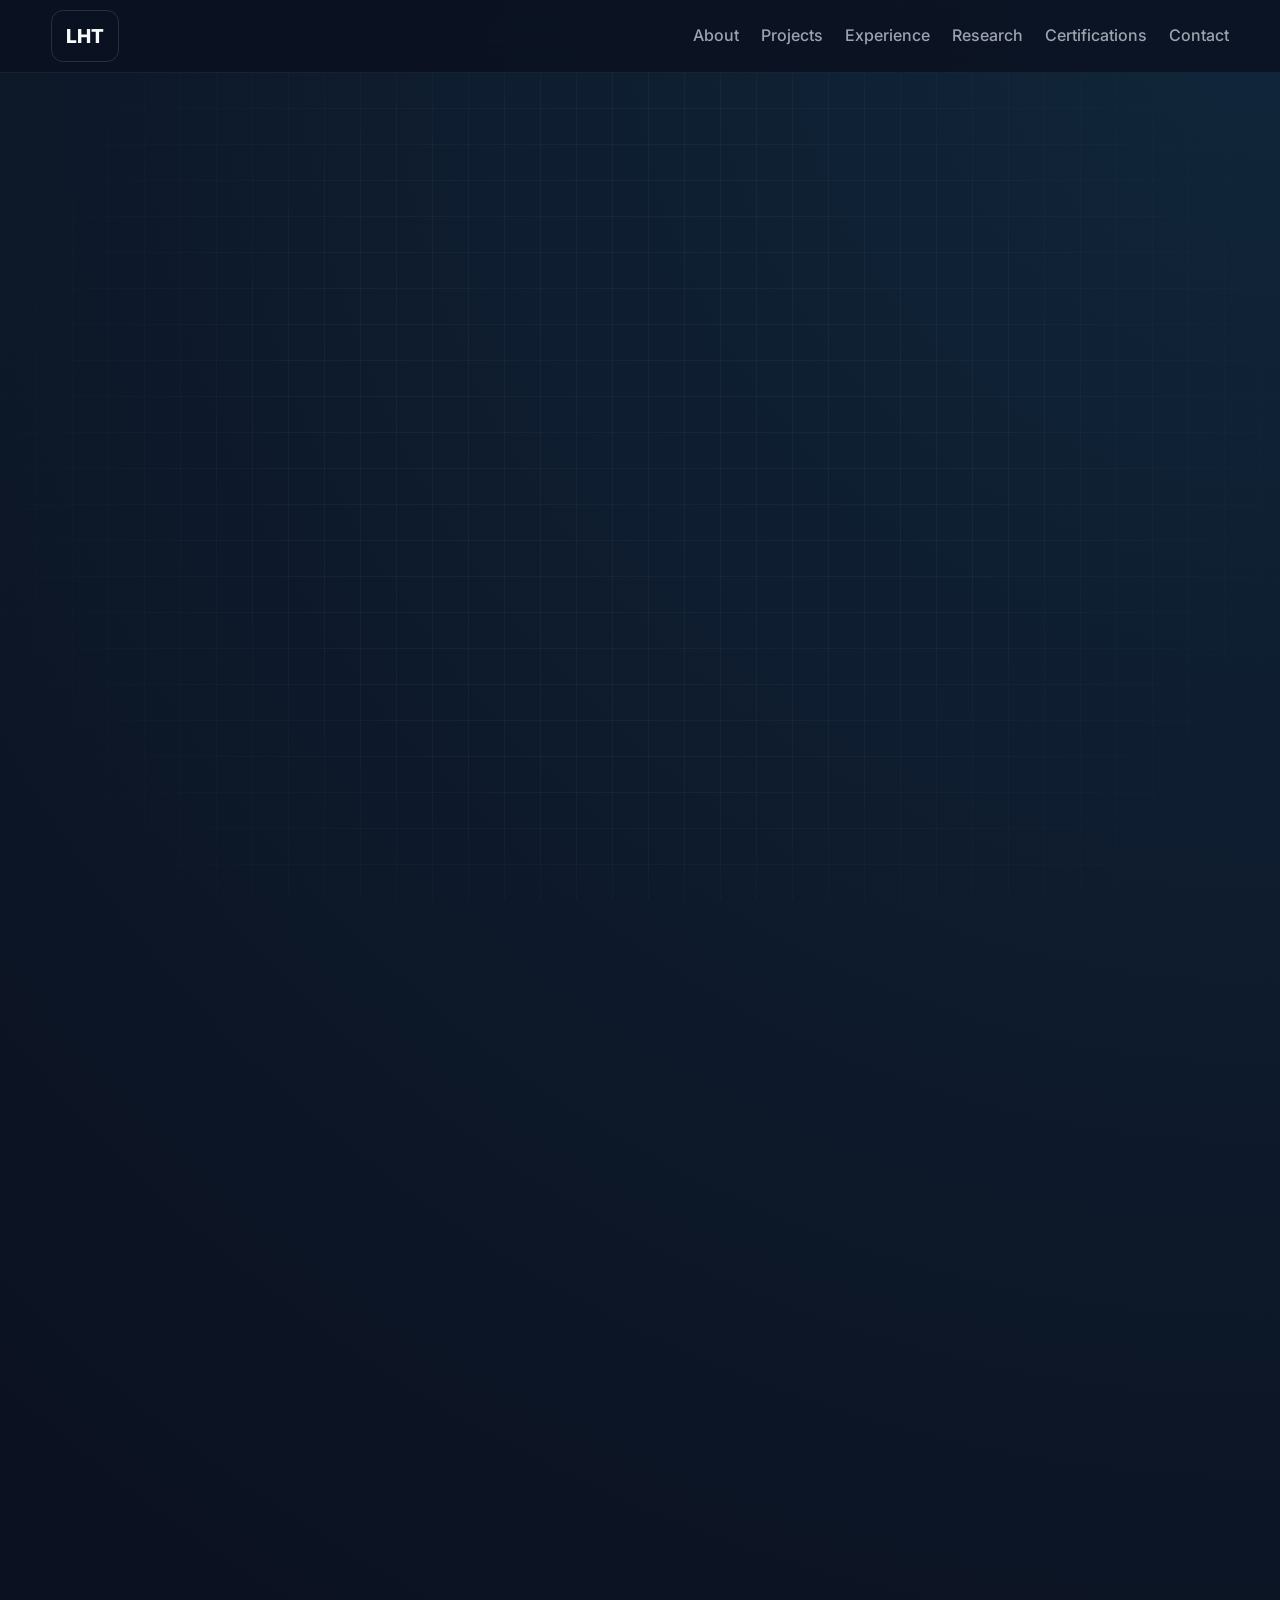
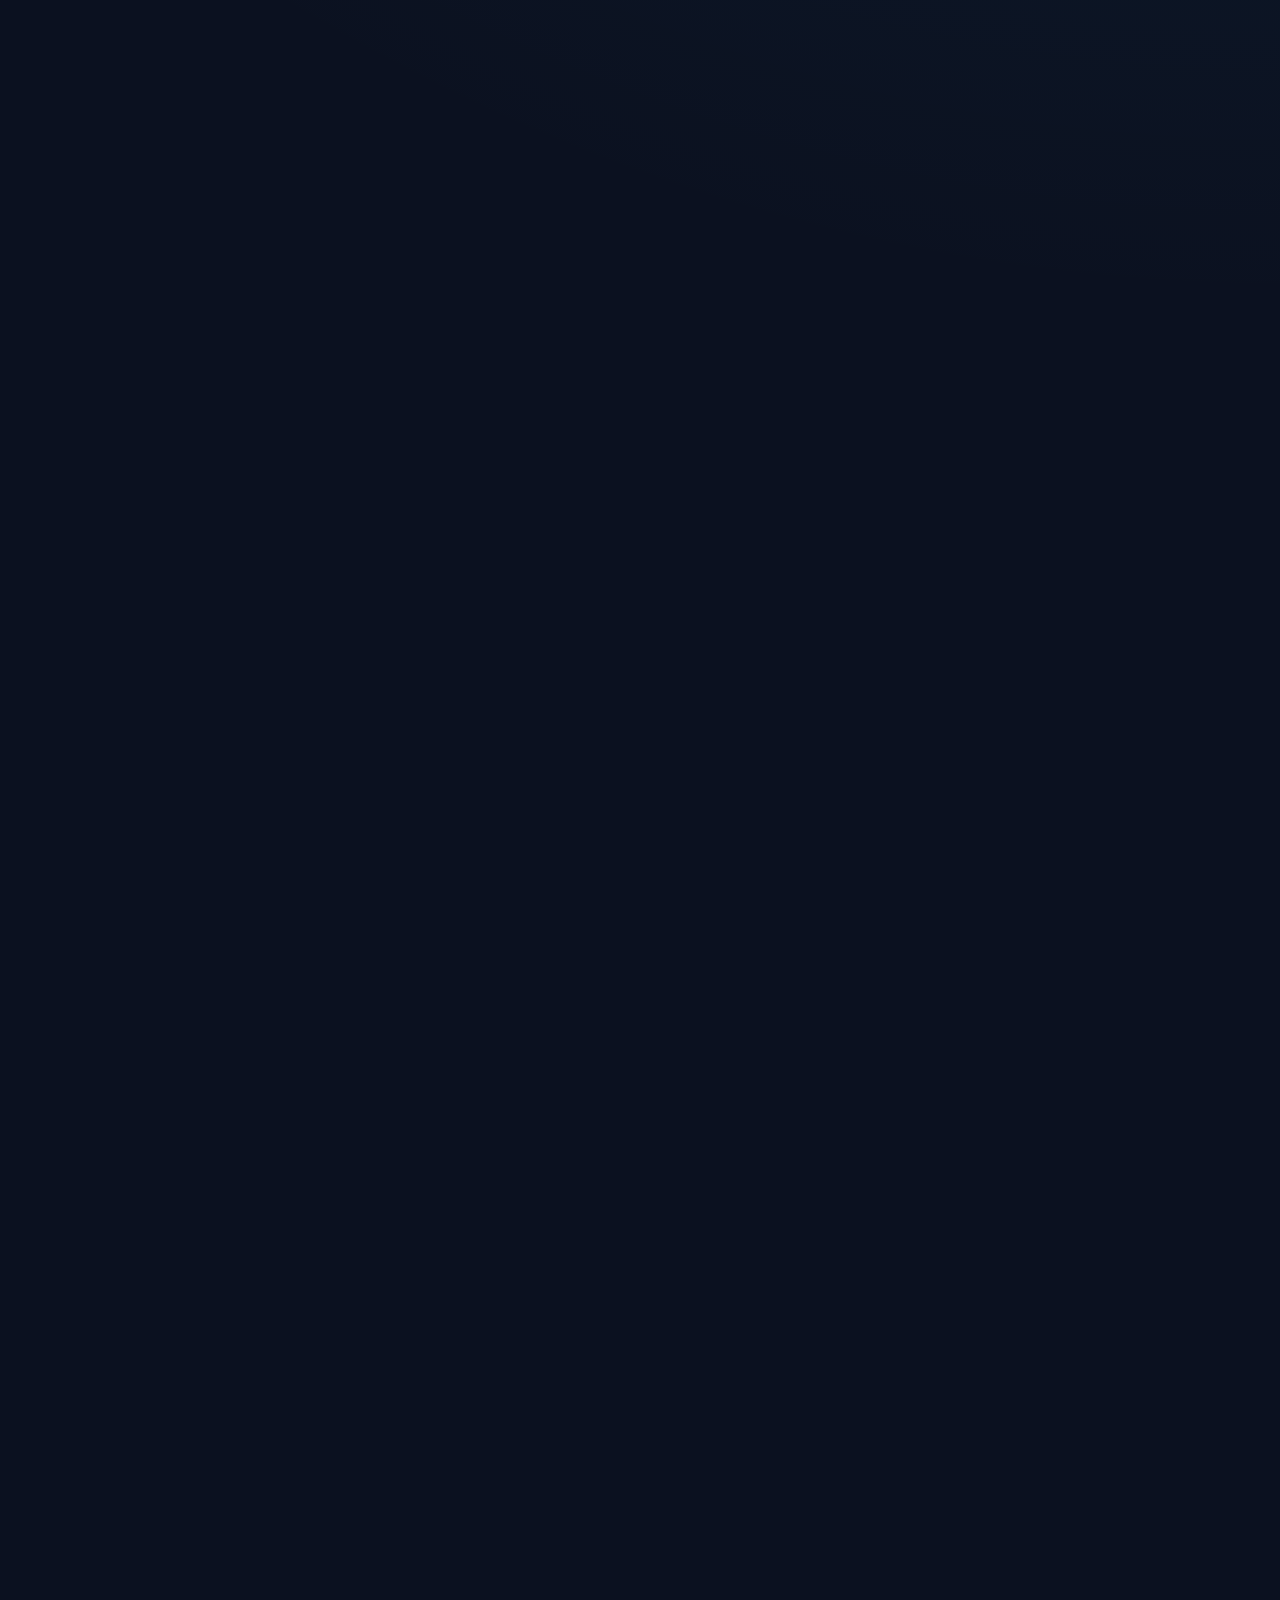
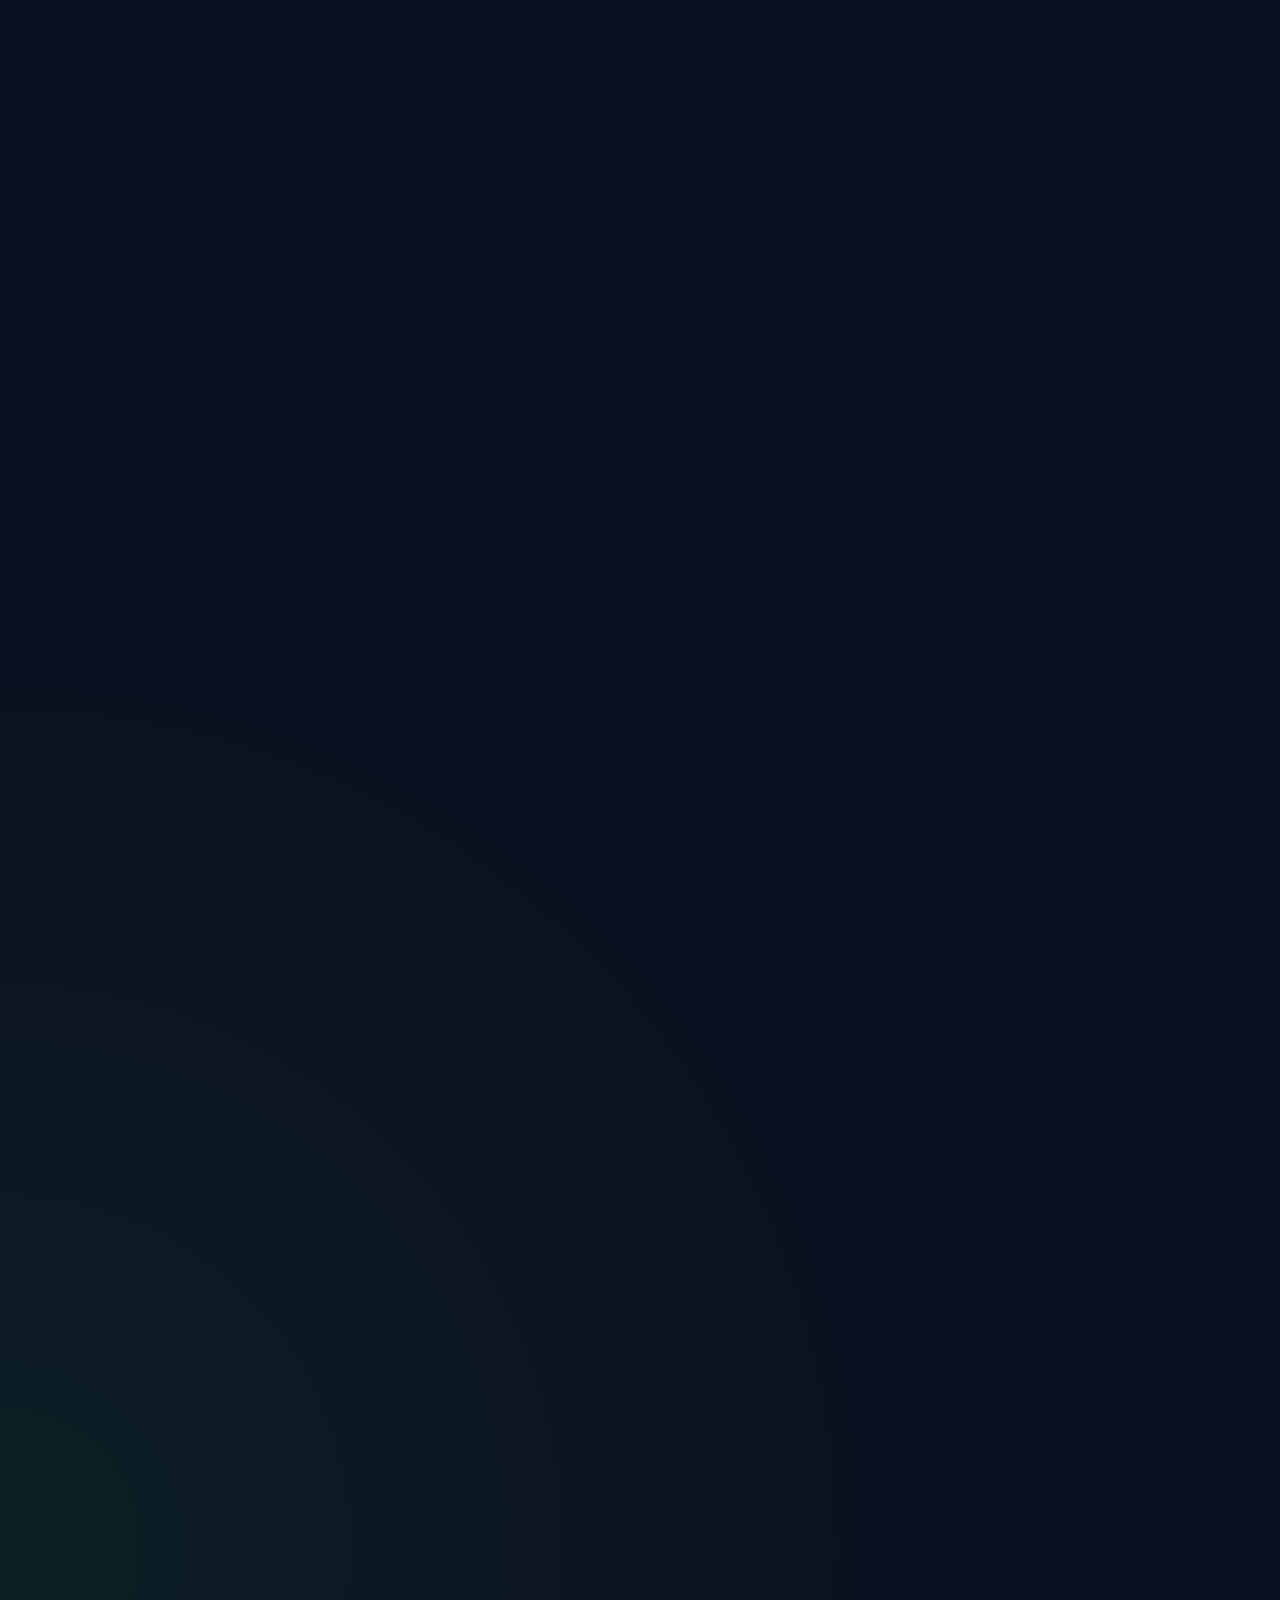
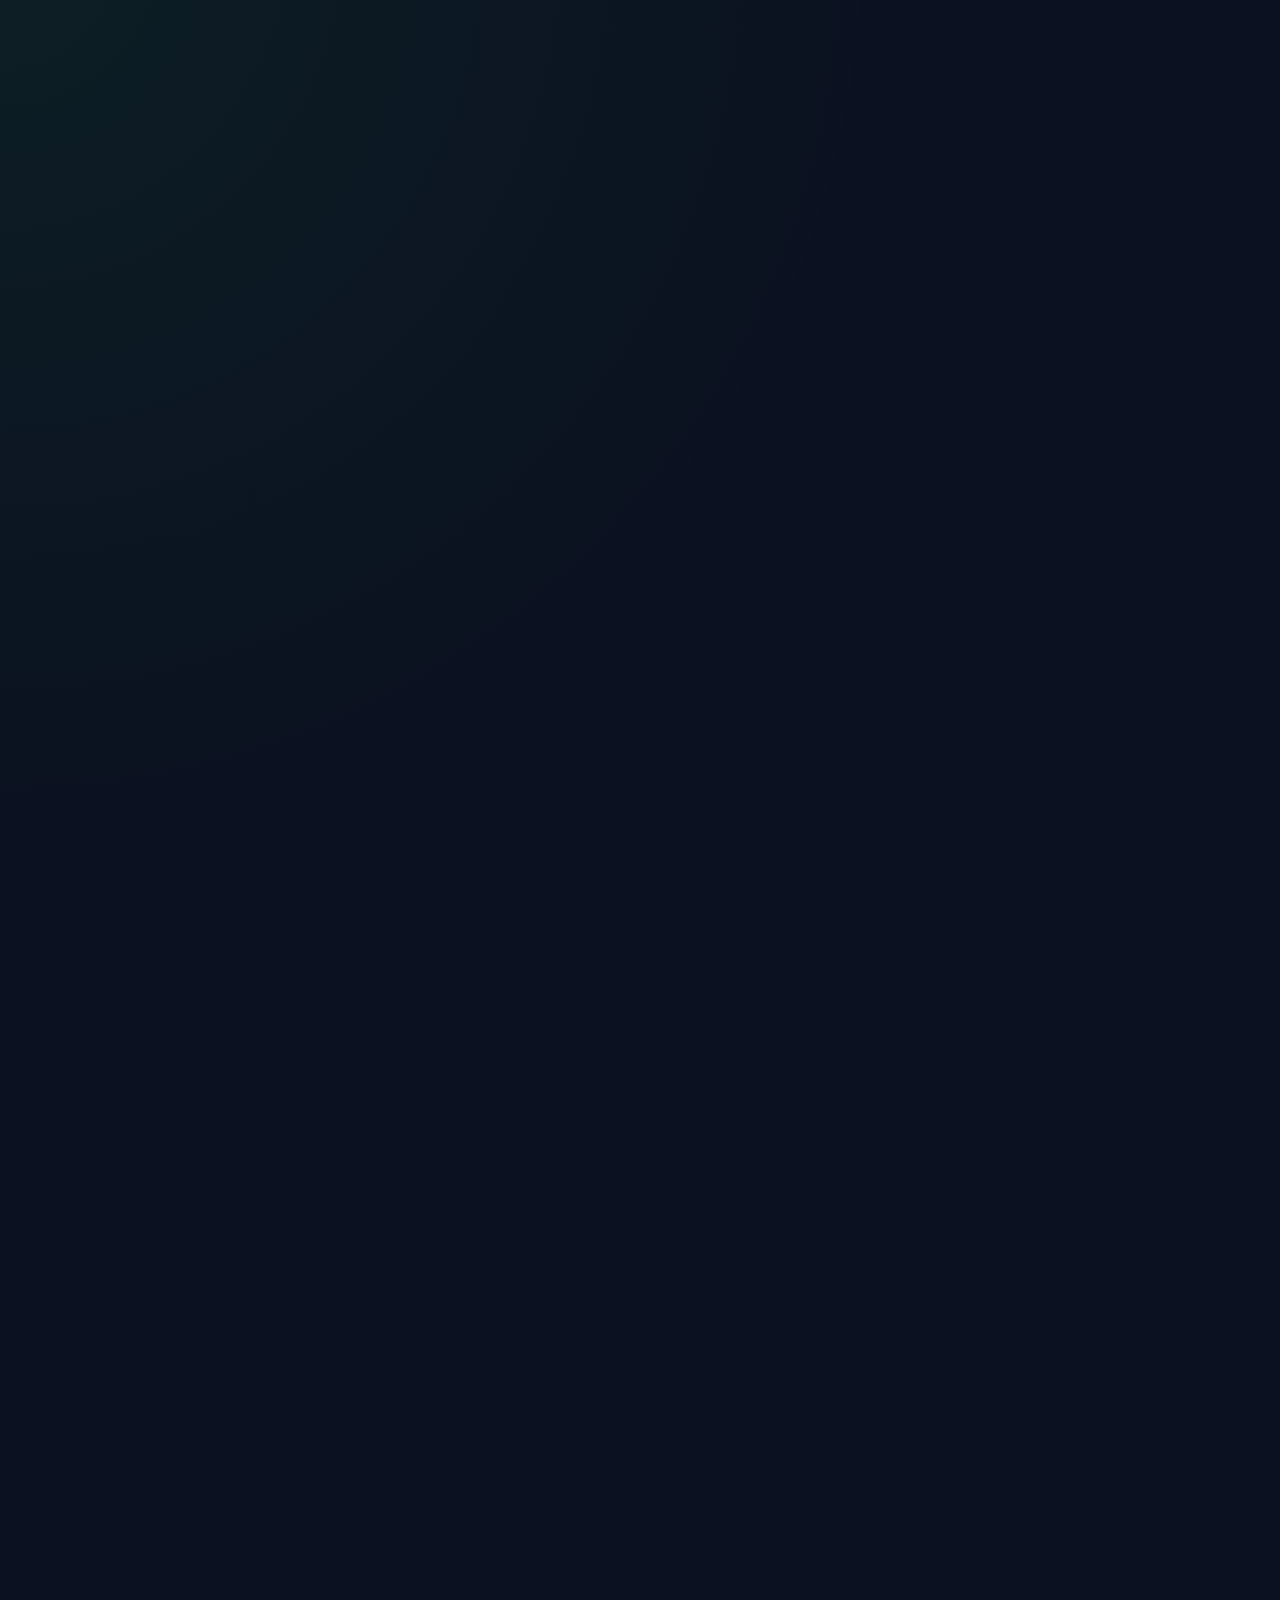
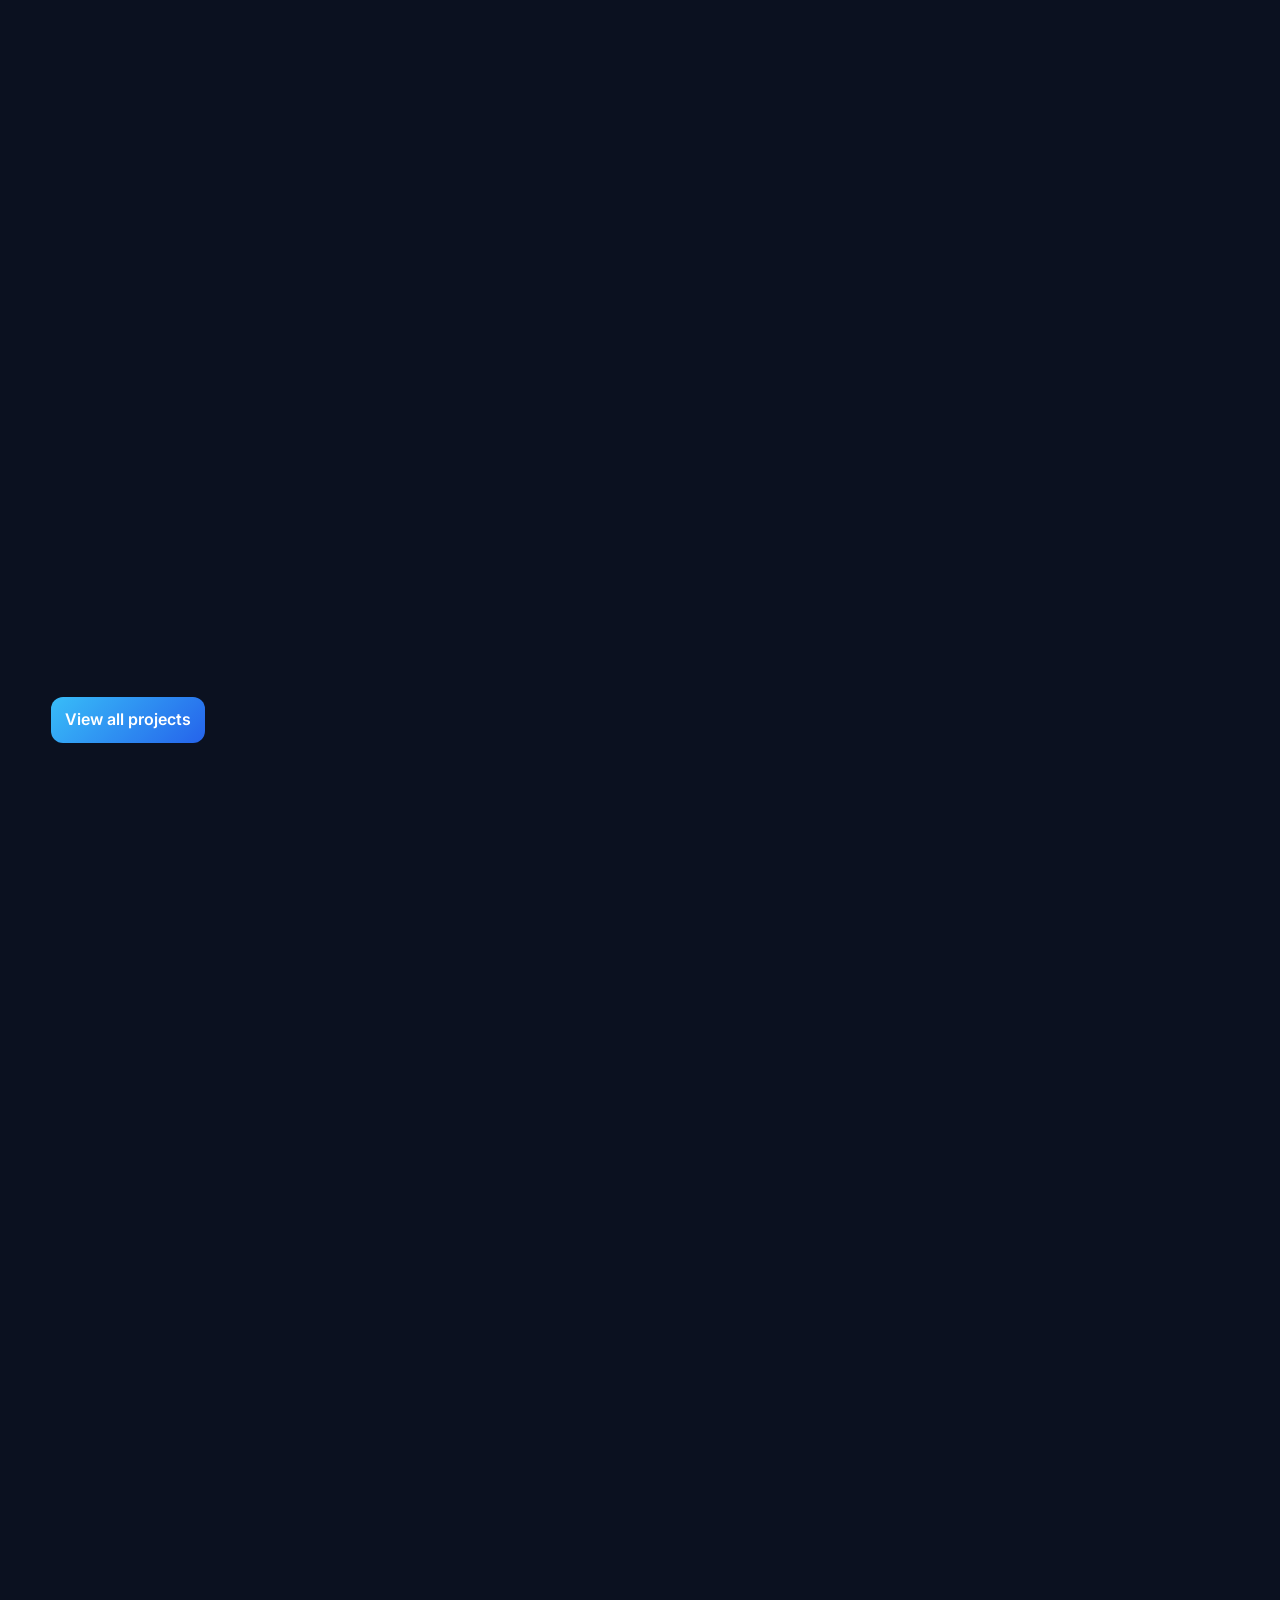
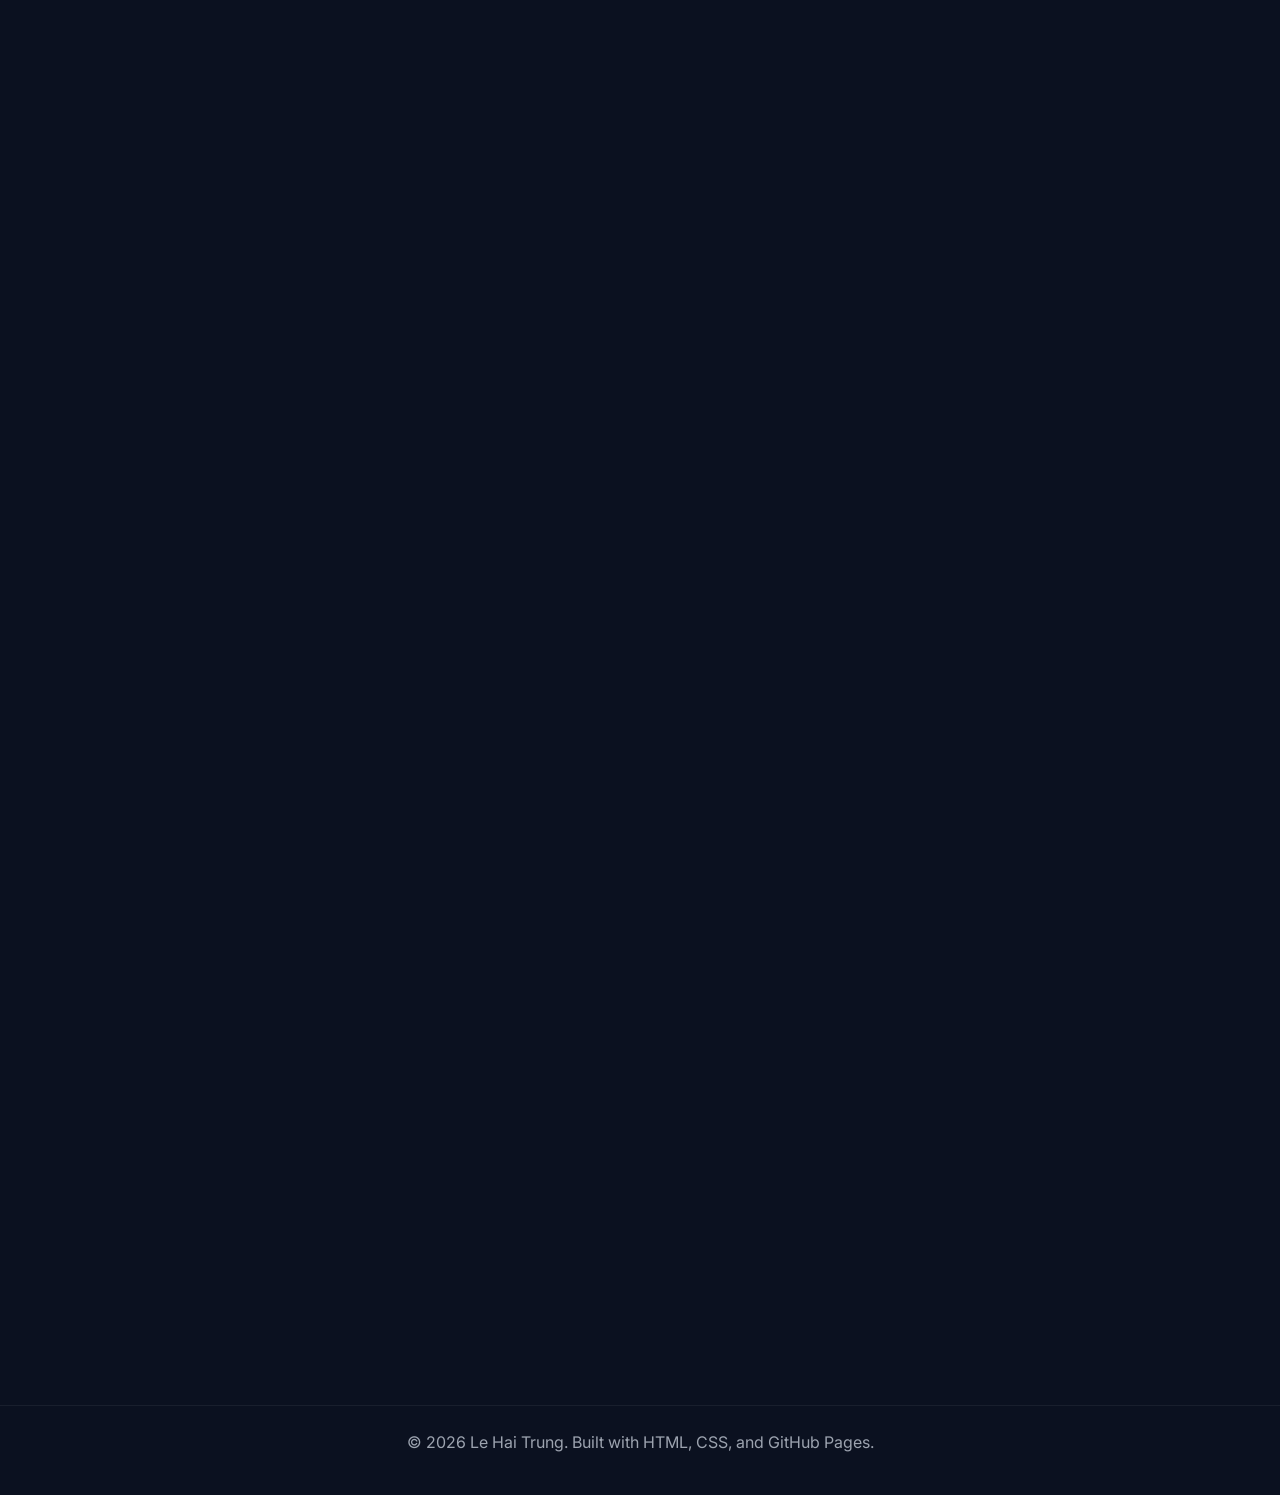
==== commit bdff9055: "Feature three projects and Phenikaa internship on homepage" ====
--- a/index.html
+++ b/index.html
@@ -12,7 +12,7 @@
   <link href="https://fonts.googleapis.com/css2?family=Inter:wght@400;500;600;700;800&display=swap" rel="stylesheet">
   <link rel="stylesheet" href="style.css" />
   <style>
-    .highlight-list{display:grid;gap:14px;margin-top:26px}.highlight-project{display:grid;grid-template-columns:170px minmax(0,1fr);align-items:center;gap:22px;padding:14px 18px;text-decoration:none}.highlight-project img{display:block;width:170px;height:96px;object-fit:cover;border-radius:12px;background:#0b1120}.highlight-project h3{color:var(--heading);font-size:1.05rem;line-height:1.35}.highlight-project:hover{transform:translateY(-2px);border-color:rgba(56,189,248,.42)}.section-action{margin-top:24px}.section-action .btn{display:inline-flex}@media(max-width:620px){.highlight-project{grid-template-columns:110px minmax(0,1fr);gap:14px}.highlight-project img{width:110px;height:74px}.highlight-project h3{font-size:.95rem}}
+    .highlight-list{display:grid;gap:14px;margin-top:26px}.highlight-project{display:grid;grid-template-columns:170px minmax(0,1fr);align-items:center;gap:22px;padding:14px 18px;text-decoration:none}.highlight-project img{display:block;width:170px;height:96px;object-fit:cover;border-radius:12px;background:#0b1120}.highlight-project h3{color:var(--heading);font-size:1.05rem;line-height:1.35}.highlight-project:hover{transform:translateY(-2px);border-color:rgba(56,189,248,.42)}.highlight-kind{display:block;color:var(--accent);font-size:.78rem;font-weight:800;letter-spacing:.08em;text-transform:uppercase;margin-bottom:5px}.section-action{margin-top:24px}.section-action .btn{display:inline-flex}.experience-detail-link{display:inline-flex;margin-top:14px;color:var(--accent);font-weight:700}@media(max-width:620px){.highlight-project{grid-template-columns:110px minmax(0,1fr);gap:14px}.highlight-project img{width:110px;height:74px}.highlight-project h3{font-size:.95rem}}
   </style>
 </head>
 <body>
@@ -58,19 +58,19 @@
 
     <section id="highlights" class="section">
       <div class="container">
-        <div class="section-heading fade-up"><p class="section-label">Highlights</p><h2>Selected projects</h2></div>
+        <div class="section-heading fade-up"><p class="section-label">Highlights</p><h2>Three projects and one internship</h2></div>
         <div class="highlight-list">
-          <a class="card highlight-project fade-up" href="projects/dual-lidar-uav.html"><img src="assets/Project 1 - drone/project-drone.jpg" alt="Dual-LiDAR UAV" /><h3>Dual-2D-LiDAR UAV for Indoor SLAM, 3D Reconstruction, and Precision Landing</h3></a>
-          <a class="card highlight-project fade-up delay-1" href="projects/teensy-quadcopter.html"><img src="assets/project 2 - IPS/ips.png" alt="Custom Teensy quadcopter" /><h3>Custom Quadcopter Using Teensy 4.1 and MPU6050</h3></a>
-          <a class="card highlight-project fade-up" href="projects/teleoperated-humanoid-hand.html"><img src="assets/Project 4 - Tendon Robotic arm/thumbnail.png" alt="Teleoperated humanoid robotic hand" /><h3>Teleoperated Humanoid Robotic Hand with Soft Filament Sensor</h3></a>
-          <a class="card highlight-project fade-up delay-1" href="projects/tool-interchange-arm.html"><img src="assets/projects/06-tool-interchange-arm/thumbnail.png" alt="Automatic tool-interchange system" /><h3>Automatic Tool-Interchange System for a Humanoid Robotic Arm</h3></a>
+          <a class="card highlight-project fade-up" href="projects/dual-lidar-uav.html"><img src="assets/Project 1 - drone/project-drone.jpg" alt="Dual-LiDAR UAV" /><div><span class="highlight-kind">Project</span><h3>Dual-2D-LiDAR UAV for Indoor SLAM, 3D Reconstruction, and Precision Landing</h3></div></a>
+          <a class="card highlight-project fade-up delay-1" href="projects/teensy-quadcopter.html"><img src="assets/project 2 - IPS/ips.png" alt="Custom Teensy quadcopter" /><div><span class="highlight-kind">Project</span><h3>Custom Quadcopter Using Teensy 4.1 and MPU6050</h3></div></a>
+          <a class="card highlight-project fade-up" href="projects/teleoperated-humanoid-hand.html"><img src="assets/Project 4 - Tendon Robotic arm/thumbnail.png" alt="Teleoperated humanoid robotic hand" /><div><span class="highlight-kind">Project</span><h3>Teleoperated Humanoid Robotic Hand with Soft Filament Sensor</h3></div></a>
+          <a class="card highlight-project fade-up delay-1" href="experience/phenikaa-x-uav-internship.html"><img src="assets/intẻn/20250710_092753.jpg" alt="Phenikaa-X UAV engineering internship" /><div><span class="highlight-kind">Internship</span><h3>UAV Engineering Internship at Phenikaa-X</h3></div></a>
         </div>
         <div class="section-action"><a class="btn btn-primary" href="projects.html">View all projects</a></div>
       </div>
     </section>
 
     <section id="experience" class="section">
-      <div class="container"><div class="section-heading fade-up"><p class="section-label">Experience</p><h2>Research and Engineering</h2></div><div class="experience-tracks"><div class="experience-track fade-up"><div class="experience-track-header"><h3>Academic</h3></div><div class="timeline"><div class="timeline-item"><div class="timeline-dot"></div><div class="timeline-content card"><p class="timeline-stamp">[03/2025 - Present]</p><h3>Research Assistant at VinUni Biorobotics Lab</h3><p class="timeline-meta">Soft robotics and human-centered robotic systems</p><p>Developing research prototypes involving soft-muscle actuation, tendon mechanisms, soft sensing, teleoperation, experimental validation, and technical writing.</p></div></div><div class="timeline-item"><div class="timeline-dot"></div><div class="timeline-content card"><p class="timeline-stamp">[10/2023 - 02/2025]</p><h3>Undergraduate Researcher at VinUni Biorobotics Lab</h3><p class="timeline-meta">Prototyping, fabrication, and experimentation</p><p>Contributed to rehabilitation robotics, soft mechanisms, actuator fabrication, experimental setup development, and technical communication.</p></div></div></div></div><div class="experience-track fade-up delay-1"><div class="experience-track-header"><h3>Industry</h3></div><div class="timeline"><div class="timeline-item"><div class="timeline-dot"></div><div class="timeline-content card"><p class="timeline-stamp">[06/2025 - 10/2025]</p><h3>UAV Engineering Intern at Phenikaa-X</h3><p class="timeline-meta">UAV integration, PX4 offboard control, and flight testing</p><p>Designed a battery-holder retrofit for a Holybro X500 platform, implemented PX4 offboard velocity control for GPS-denied flight, supported AprilTag-based localization and camera deployment, and participated in real-world testing as a test pilot.</p></div></div></div></div></div></div>
+      <div class="container"><div class="section-heading fade-up"><p class="section-label">Experience</p><h2>Research and Engineering</h2></div><div class="experience-tracks"><div class="experience-track fade-up"><div class="experience-track-header"><h3>Academic</h3></div><div class="timeline"><div class="timeline-item"><div class="timeline-dot"></div><div class="timeline-content card"><p class="timeline-stamp">[03/2025 - Present]</p><h3>Research Assistant at VinUni Biorobotics Lab</h3><p class="timeline-meta">Soft robotics and human-centered robotic systems</p><p>Developing research prototypes involving soft-muscle actuation, tendon mechanisms, soft sensing, teleoperation, experimental validation, and technical writing.</p></div></div><div class="timeline-item"><div class="timeline-dot"></div><div class="timeline-content card"><p class="timeline-stamp">[10/2023 - 02/2025]</p><h3>Undergraduate Researcher at VinUni Biorobotics Lab</h3><p class="timeline-meta">Prototyping, fabrication, and experimentation</p><p>Contributed to rehabilitation robotics, soft mechanisms, actuator fabrication, experimental setup development, and technical communication.</p></div></div></div></div><div class="experience-track fade-up delay-1"><div class="experience-track-header"><h3>Industry</h3></div><div class="timeline"><div class="timeline-item"><div class="timeline-dot"></div><div class="timeline-content card"><p class="timeline-stamp">[06/2025 - 10/2025]</p><h3>UAV Engineering Intern at Phenikaa-X</h3><p class="timeline-meta">UAV integration, PX4 offboard control, and flight testing</p><p>Designed a battery-holder retrofit for a Holybro X500 platform, implemented PX4 offboard velocity control for GPS-denied flight, supported AprilTag-based localization and camera deployment, and participated in real-world testing as a test pilot.</p><a class="experience-detail-link" href="experience/phenikaa-x-uav-internship.html">View internship details →</a></div></div></div></div></div></div>
     </section>
 
     <section id="contact" class="section section-contact"><div class="container"><div class="section-heading fade-up"><p class="section-label">Contact</p><h2>Let’s connect</h2></div><div class="contact-card card fade-up"><p>I am open to research collaboration, graduate-study opportunities, and conversations about robotics, autonomous systems, soft robotics, and mechatronic design.</p><div class="contact-links"><a href="mailto:23trung.lh@vinuni.edu.vn">23trung.lh@vinuni.edu.vn</a><a href="https://github.com/Vaderplayz" target="_blank" rel="noopener noreferrer">GitHub</a><a href="assets/General/Trung_CV_Eng.pdf" target="_blank">CV</a></div></div></div></section>
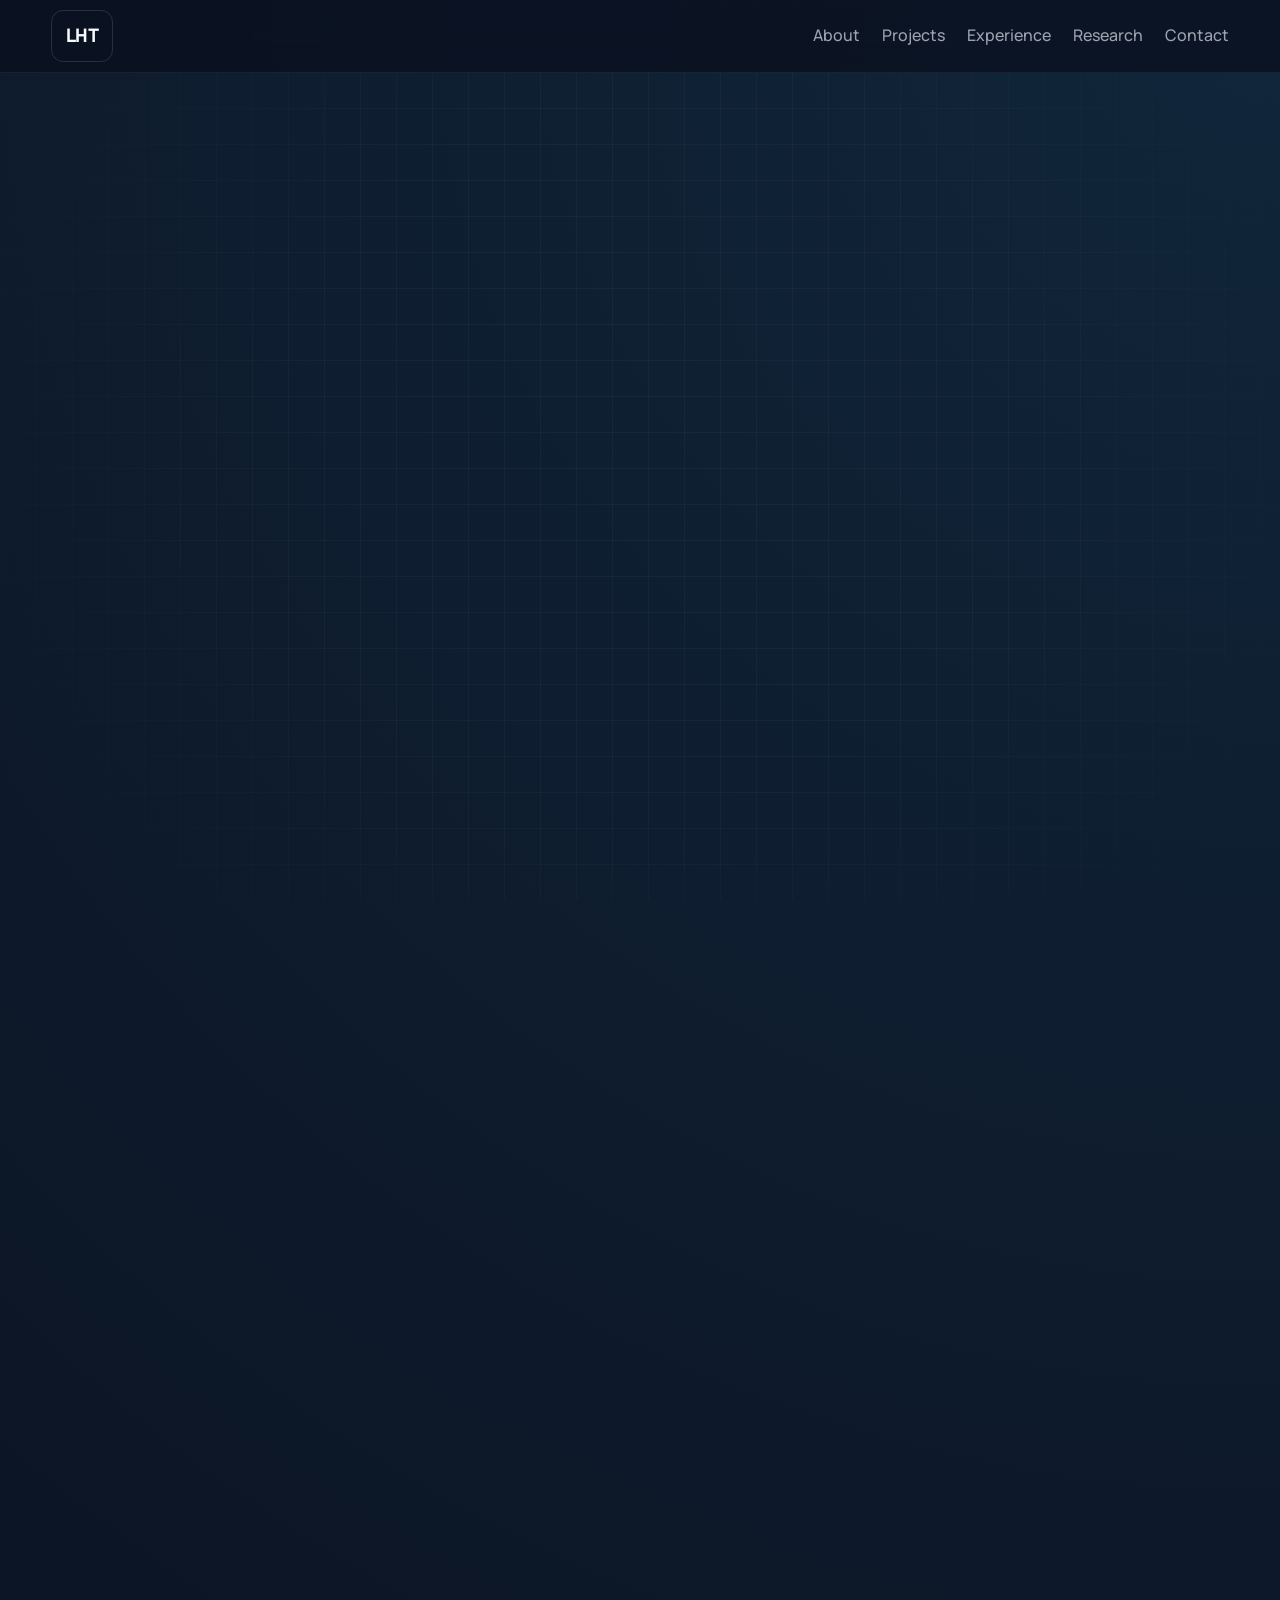
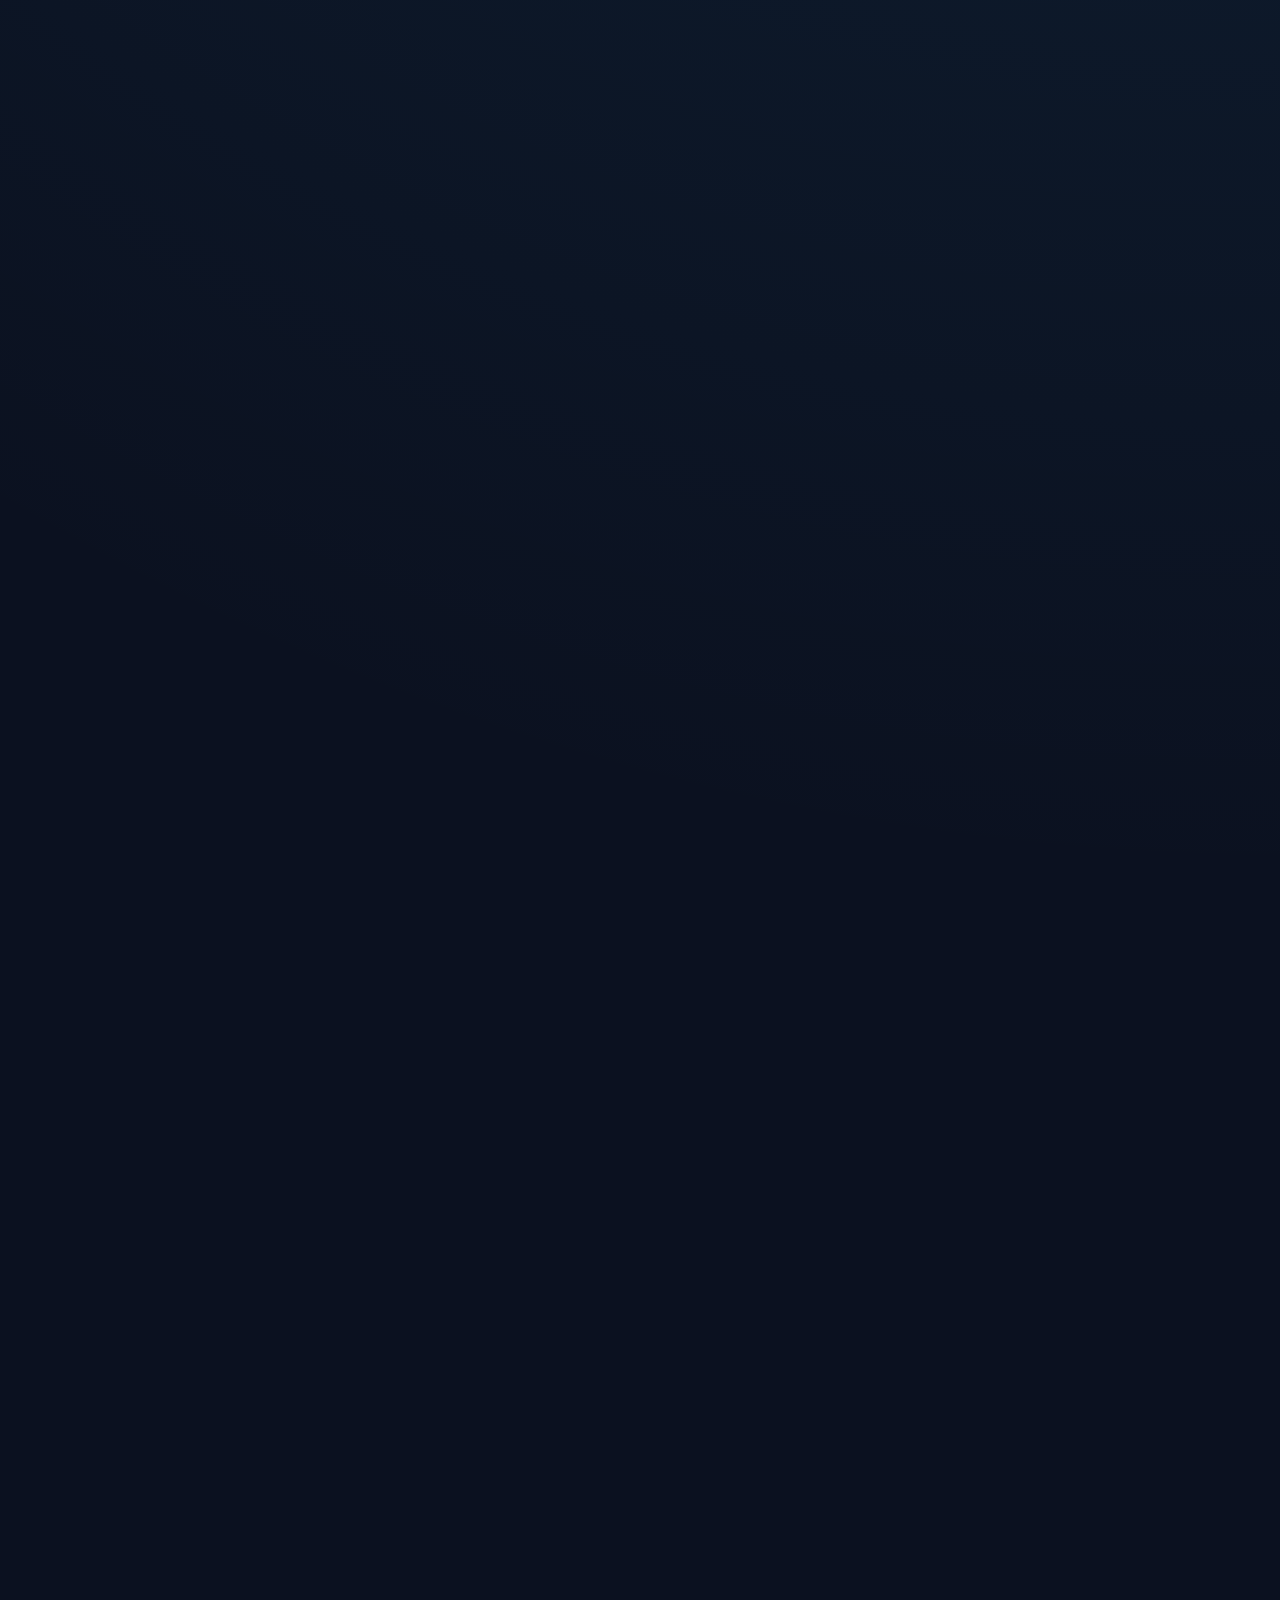
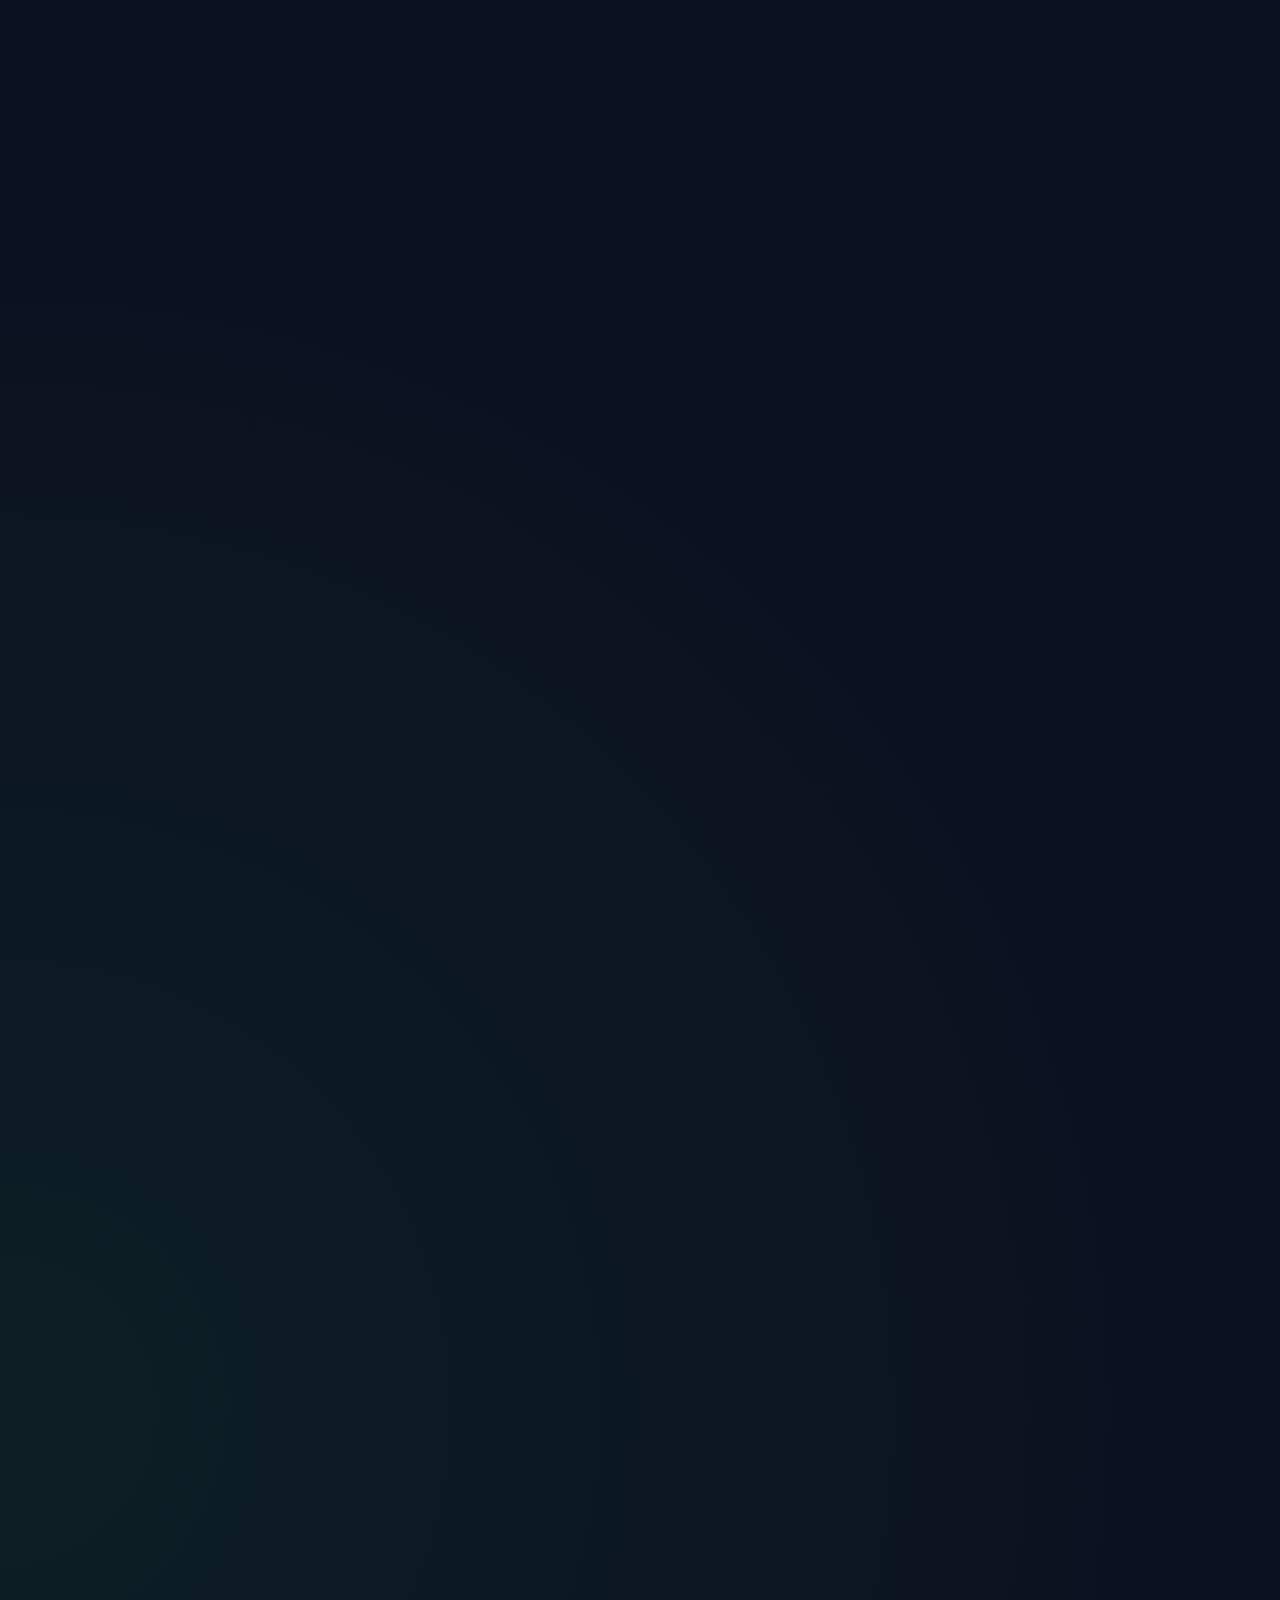
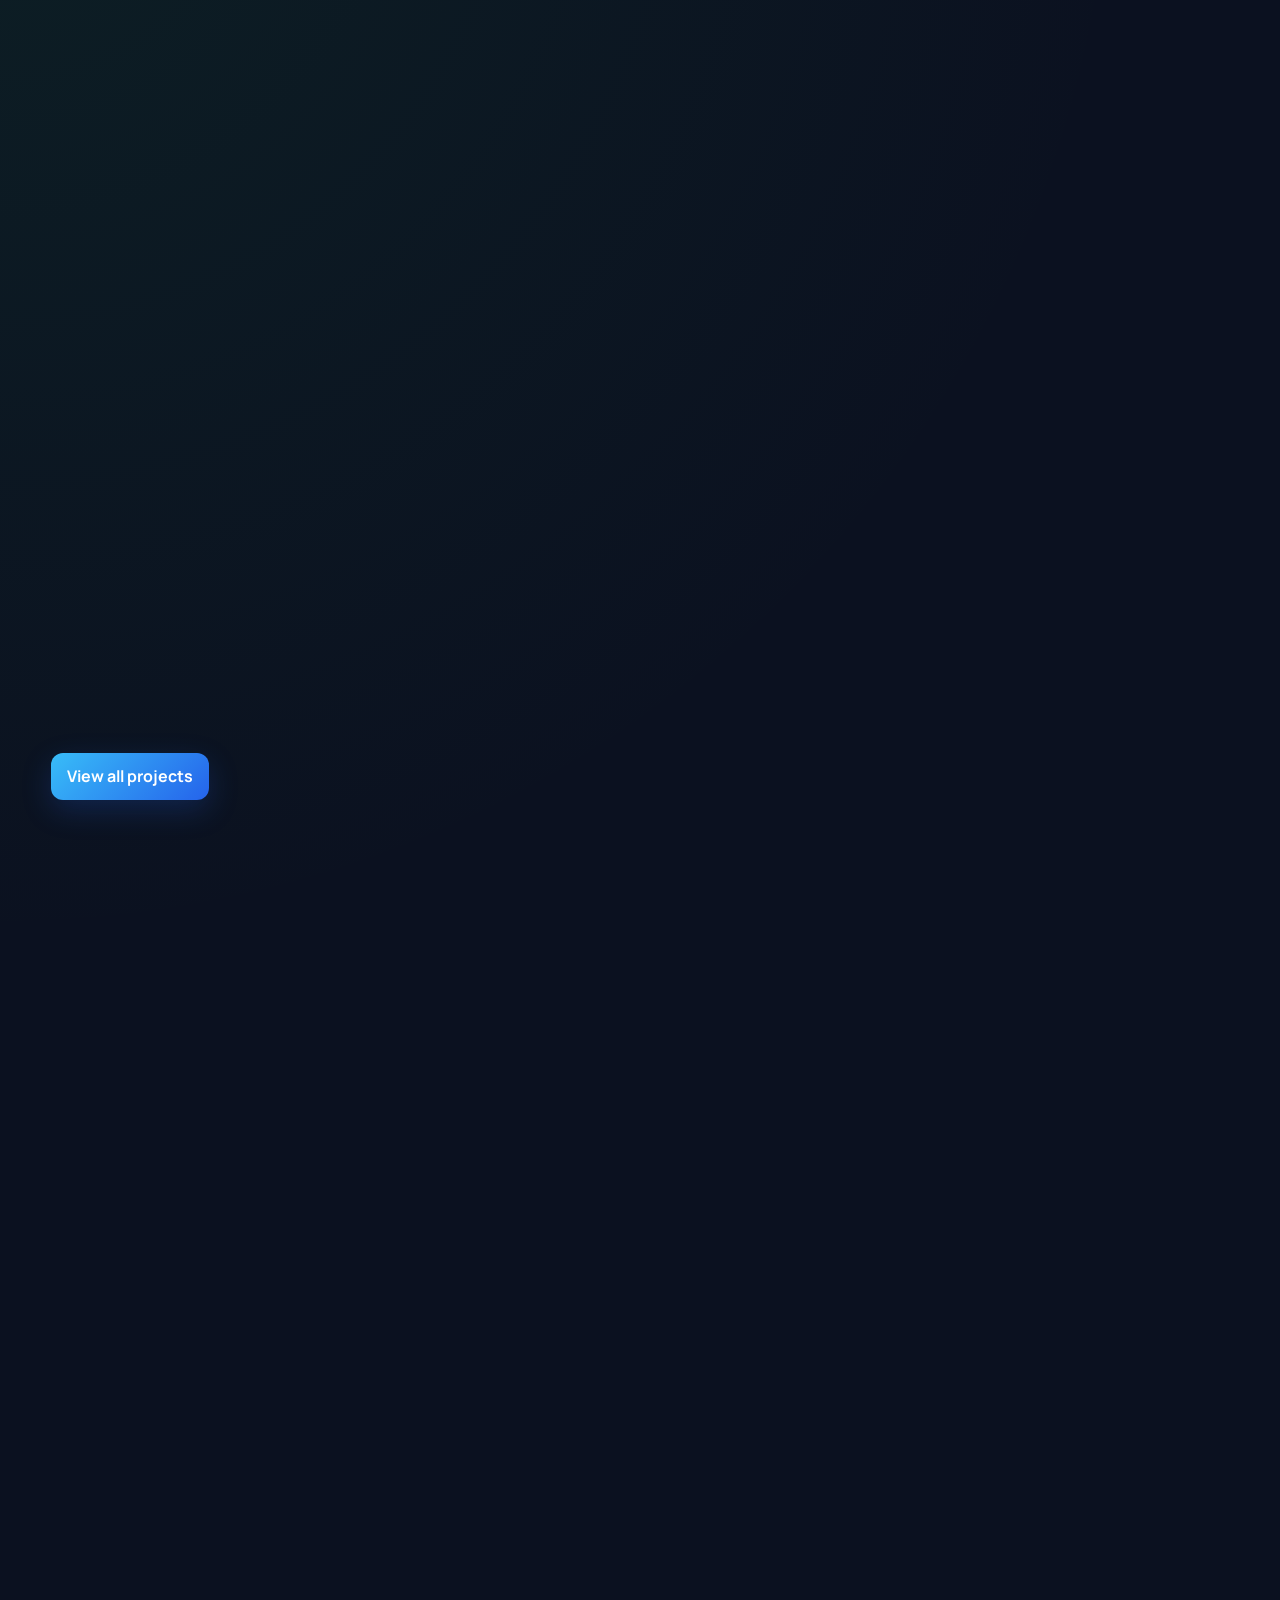
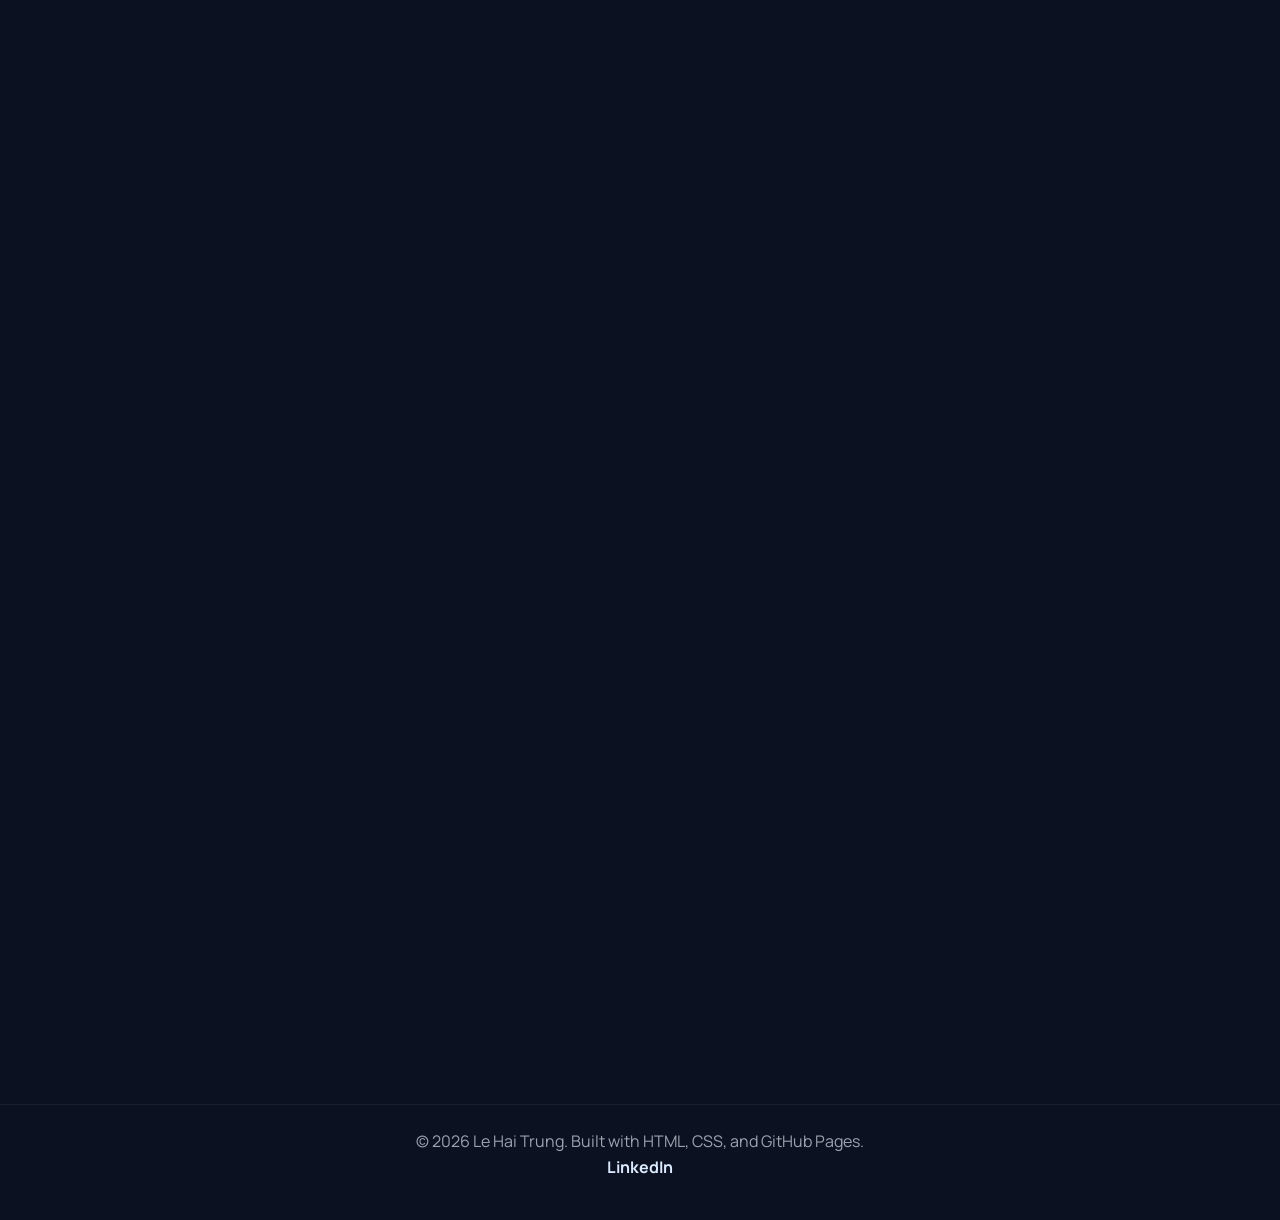
==== commit 9c6da5c2: "Add static social preview metadata and updated font imports" ====
--- a/index.html
+++ b/index.html
@@ -4,12 +4,19 @@
   <meta charset="UTF-8" />
   <meta name="viewport" content="width=device-width, initial-scale=1.0" />
   <title>Le Hai Trung | Robotics & Mechatronics Portfolio</title>
-  <meta name="description" content="Portfolio of Le Hai Trung - robotics, mechatronics, soft robotics, UAV autonomy, mapping, navigation, control, and experimental prototyping." />
+  <meta name="description" content="Portfolio of Le Hai Trung — robotics, mechatronics, soft robotics, UAV autonomy, mapping, navigation, control, and experimental prototyping." />
   <meta name="keywords" content="Le Hai Trung, robotics, mechatronics, UAV, PX4, ROS 2, LiDAR, SLAM, soft robotics, portfolio" />
   <meta name="author" content="Le Hai Trung" />
+  <meta property="og:title" content="Le Hai Trung | Robotics & Mechatronics Portfolio" />
+  <meta property="og:description" content="Robotics, UAV, soft robotics, sensing, control, and mechatronic engineering projects by Le Hai Trung." />
+  <meta property="og:type" content="website" />
+  <meta property="og:url" content="https://vaderplayz.github.io/" />
+  <meta property="og:image" content="https://vaderplayz.github.io/assets/General/portrait.jpg" />
+  <meta name="twitter:card" content="summary_large_image" />
+  <link rel="icon" type="image/svg+xml" href="assets/General/robot-favicon.svg" />
   <link rel="preconnect" href="https://fonts.googleapis.com">
   <link rel="preconnect" href="https://fonts.gstatic.com" crossorigin>
-  <link href="https://fonts.googleapis.com/css2?family=Inter:wght@400;500;600;700;800&display=swap" rel="stylesheet">
+  <link href="https://fonts.googleapis.com/css2?family=Manrope:wght@400;500;600;700&family=Space+Grotesk:wght@500;600;700&display=swap" rel="stylesheet">
   <link rel="stylesheet" href="style.css" />
   <style>
     .highlight-list{display:grid;gap:14px;margin-top:26px}.highlight-project{display:grid;grid-template-columns:170px minmax(0,1fr);align-items:center;gap:22px;padding:14px 18px;text-decoration:none}.highlight-project img{display:block;width:170px;height:96px;object-fit:cover;border-radius:12px;background:#0b1120}.highlight-project h3{color:var(--heading);font-size:1.05rem;line-height:1.35}.highlight-project:hover{transform:translateY(-2px);border-color:rgba(56,189,248,.42)}.highlight-kind{display:block;color:var(--accent);font-size:.78rem;font-weight:800;letter-spacing:.08em;text-transform:uppercase;margin-bottom:5px}.section-action{margin-top:24px}.section-action .btn{display:inline-flex}.experience-detail-link{display:inline-flex;margin-top:14px;color:var(--accent);font-weight:700}@media(max-width:620px){.highlight-project{grid-template-columns:110px minmax(0,1fr);gap:14px}.highlight-project img{width:110px;height:74px}.highlight-project h3{font-size:.95rem}}
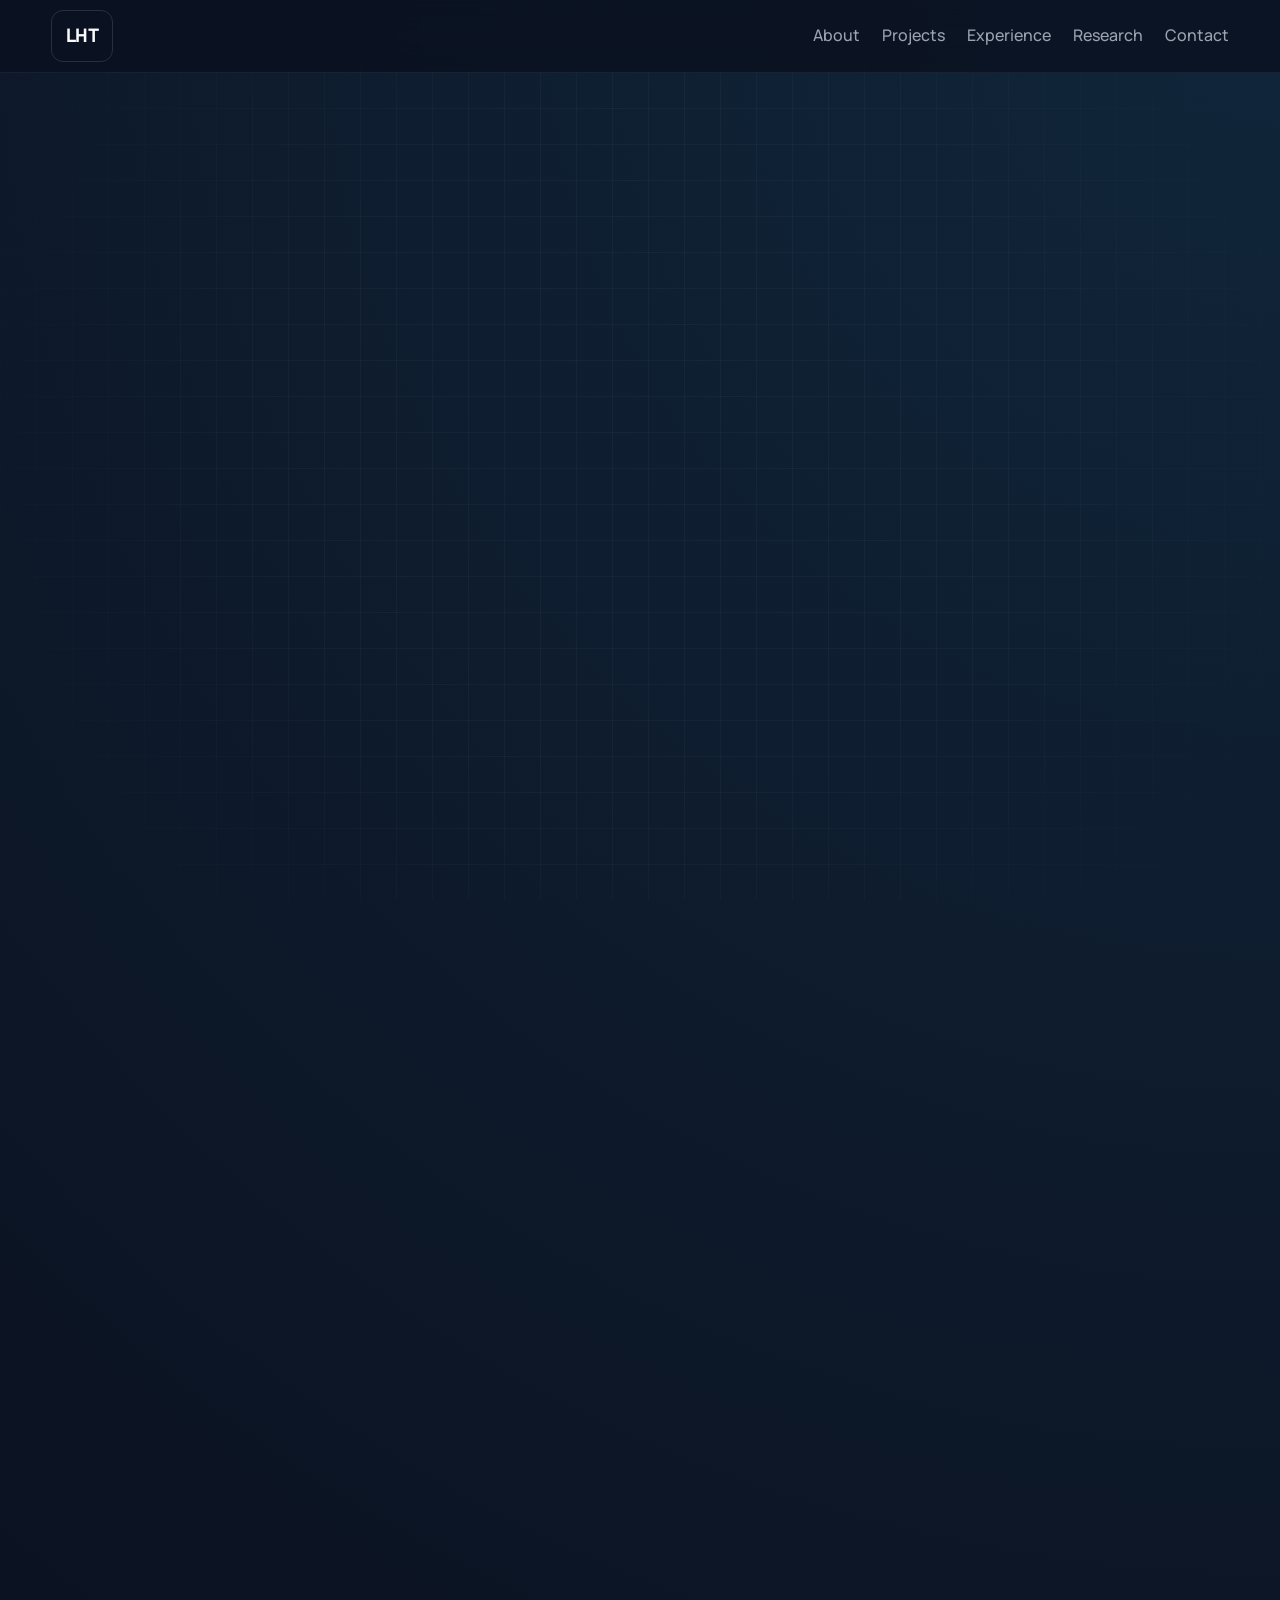
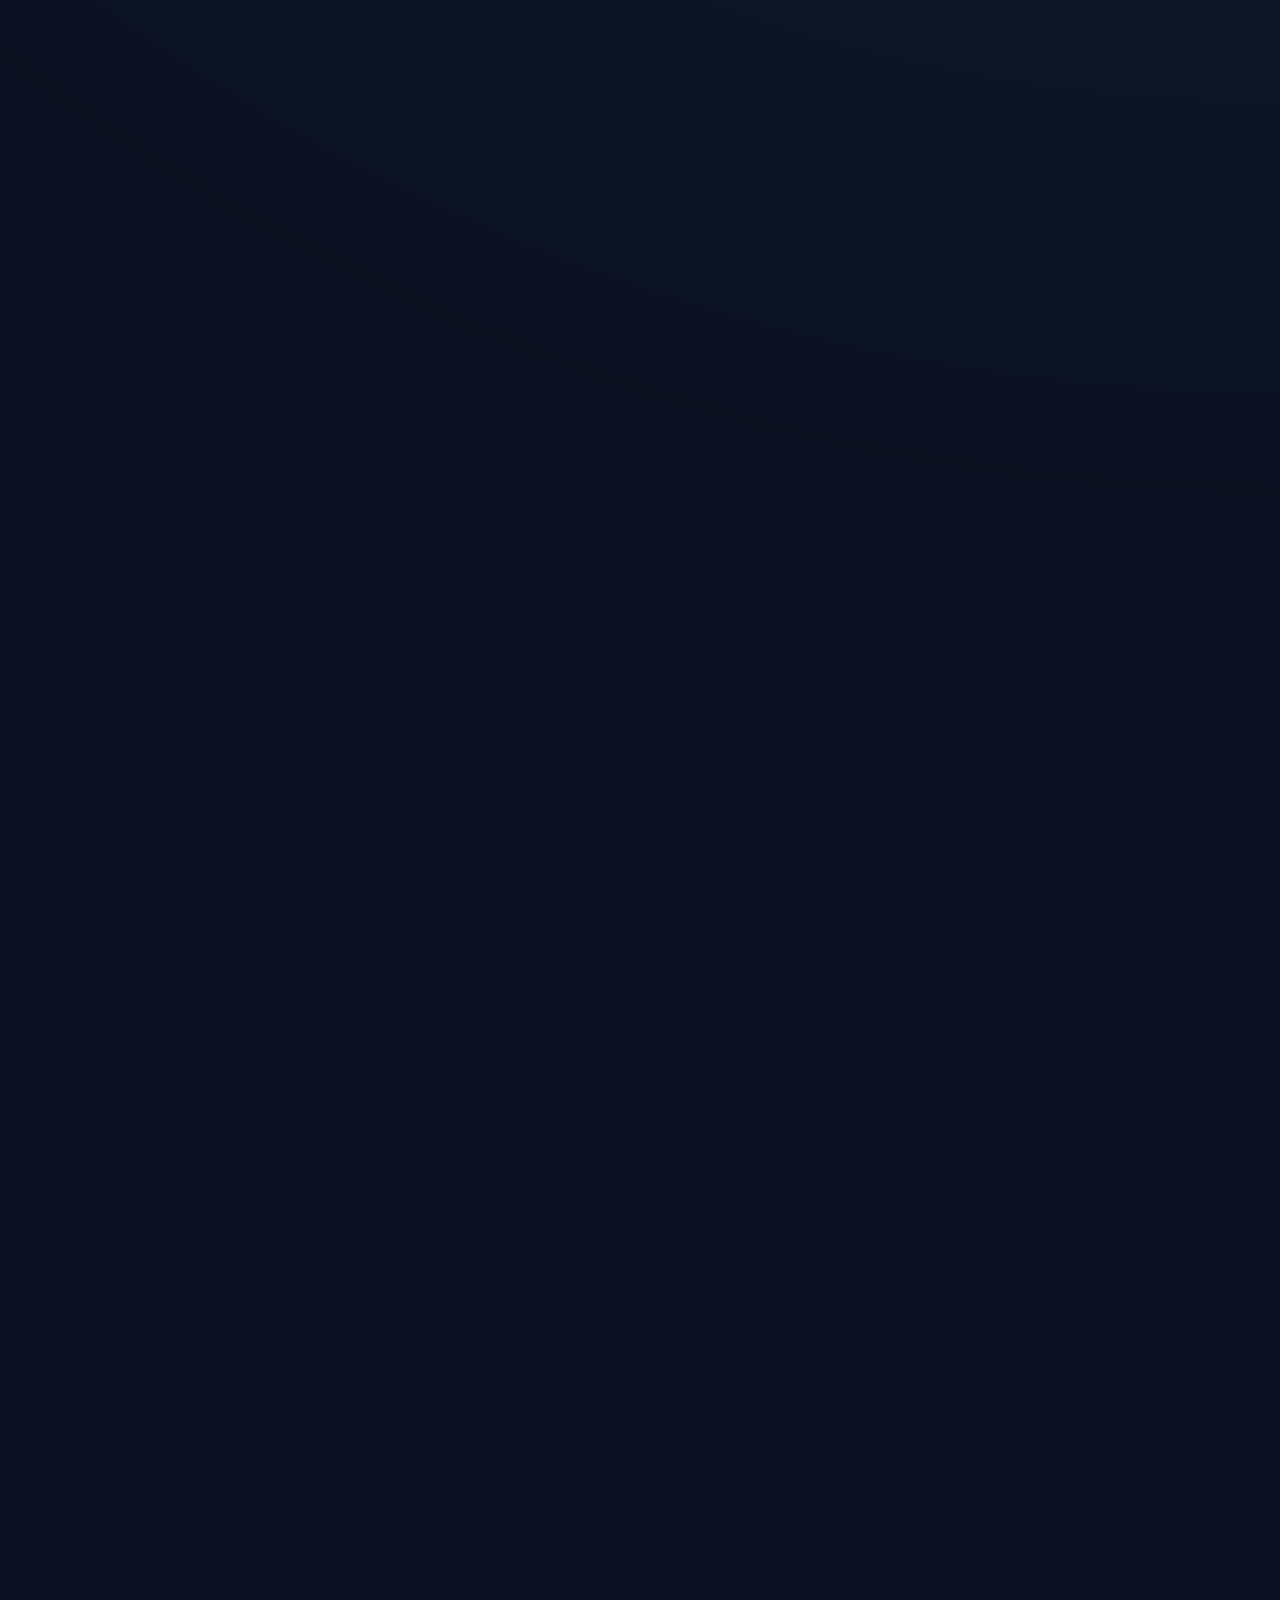
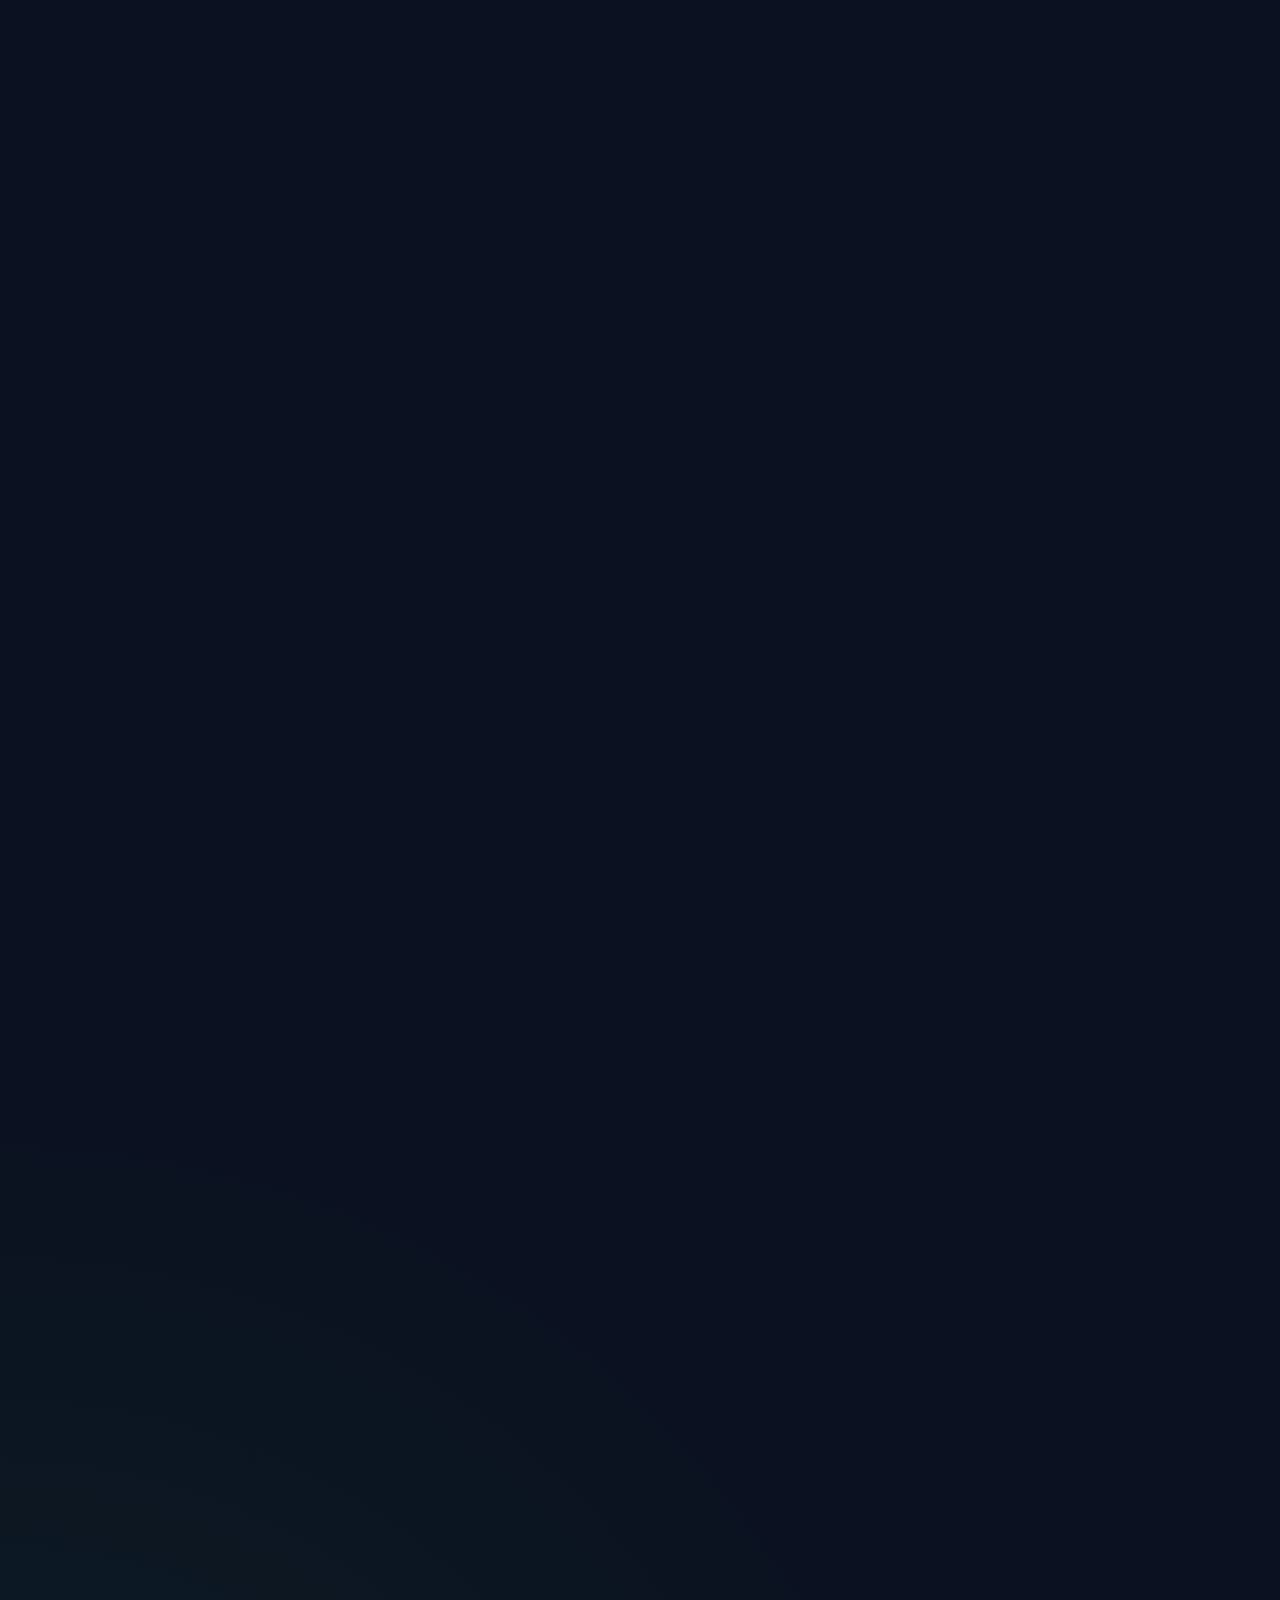
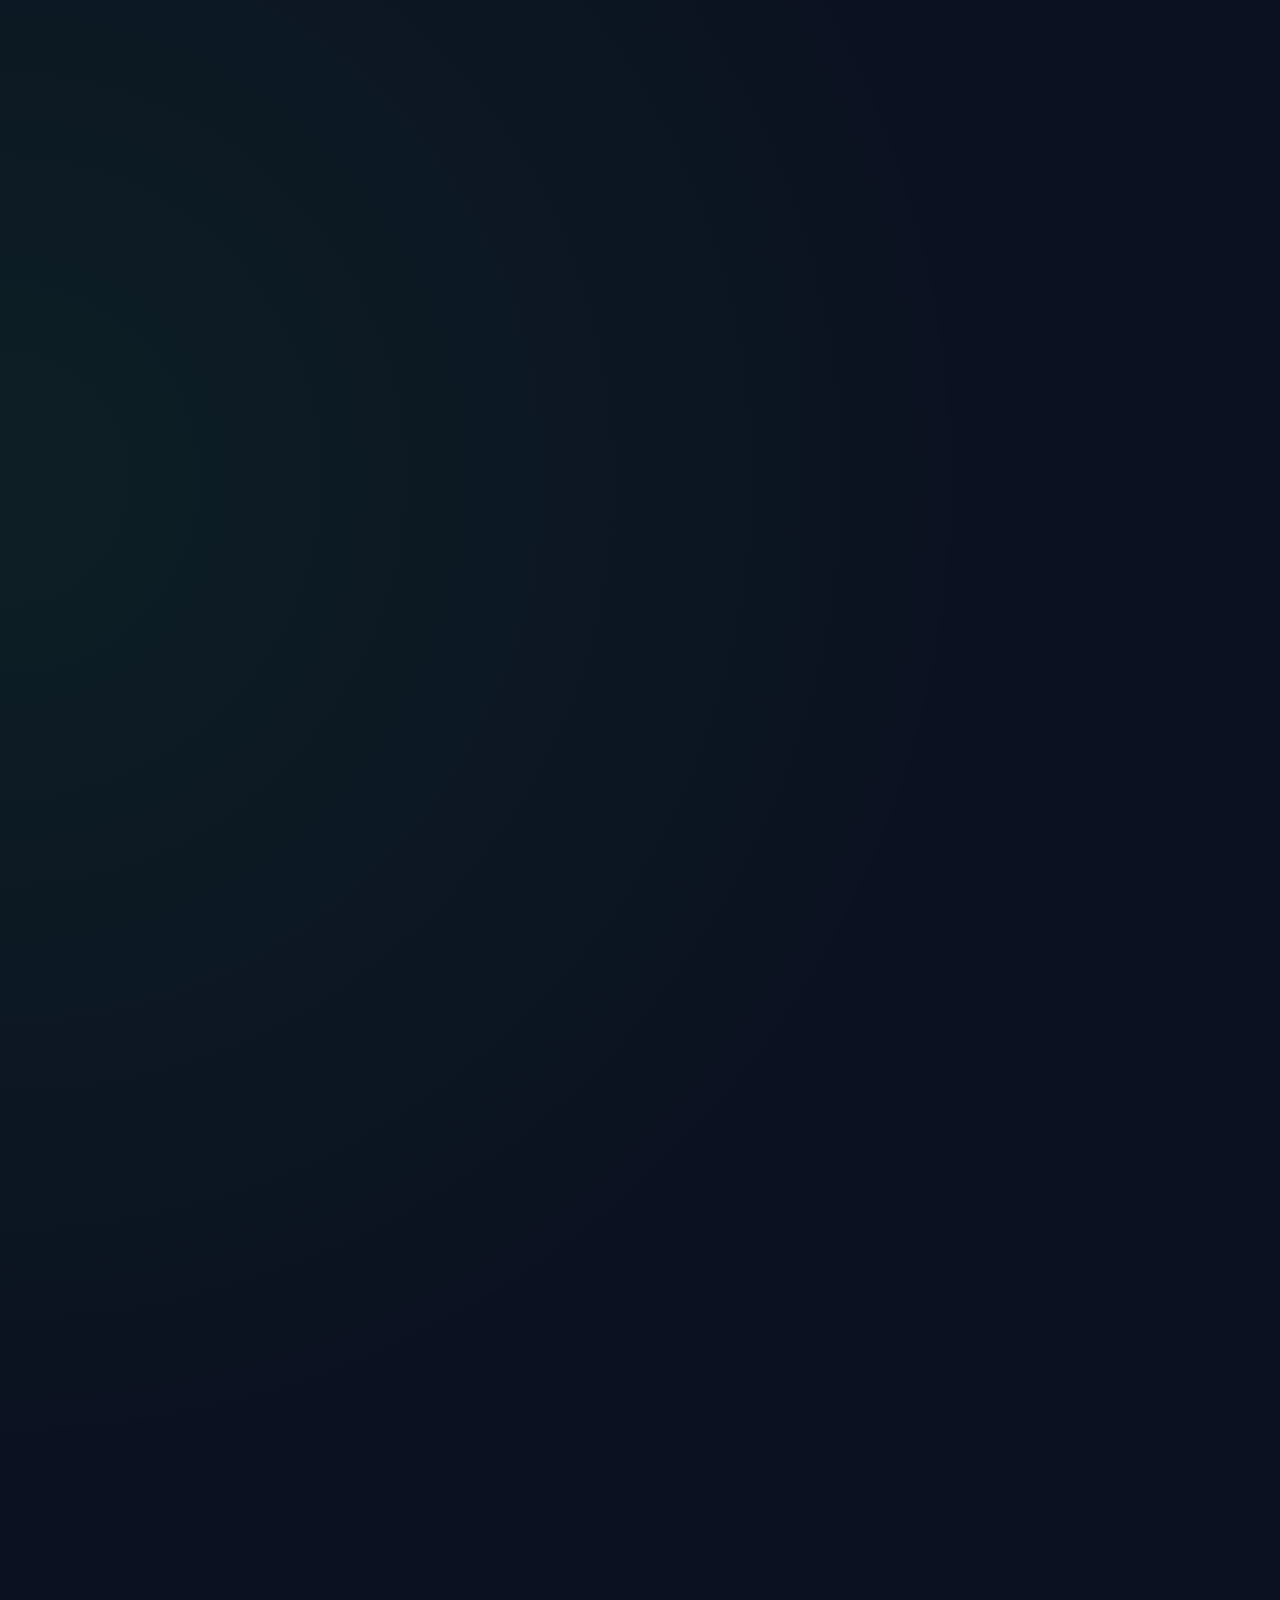
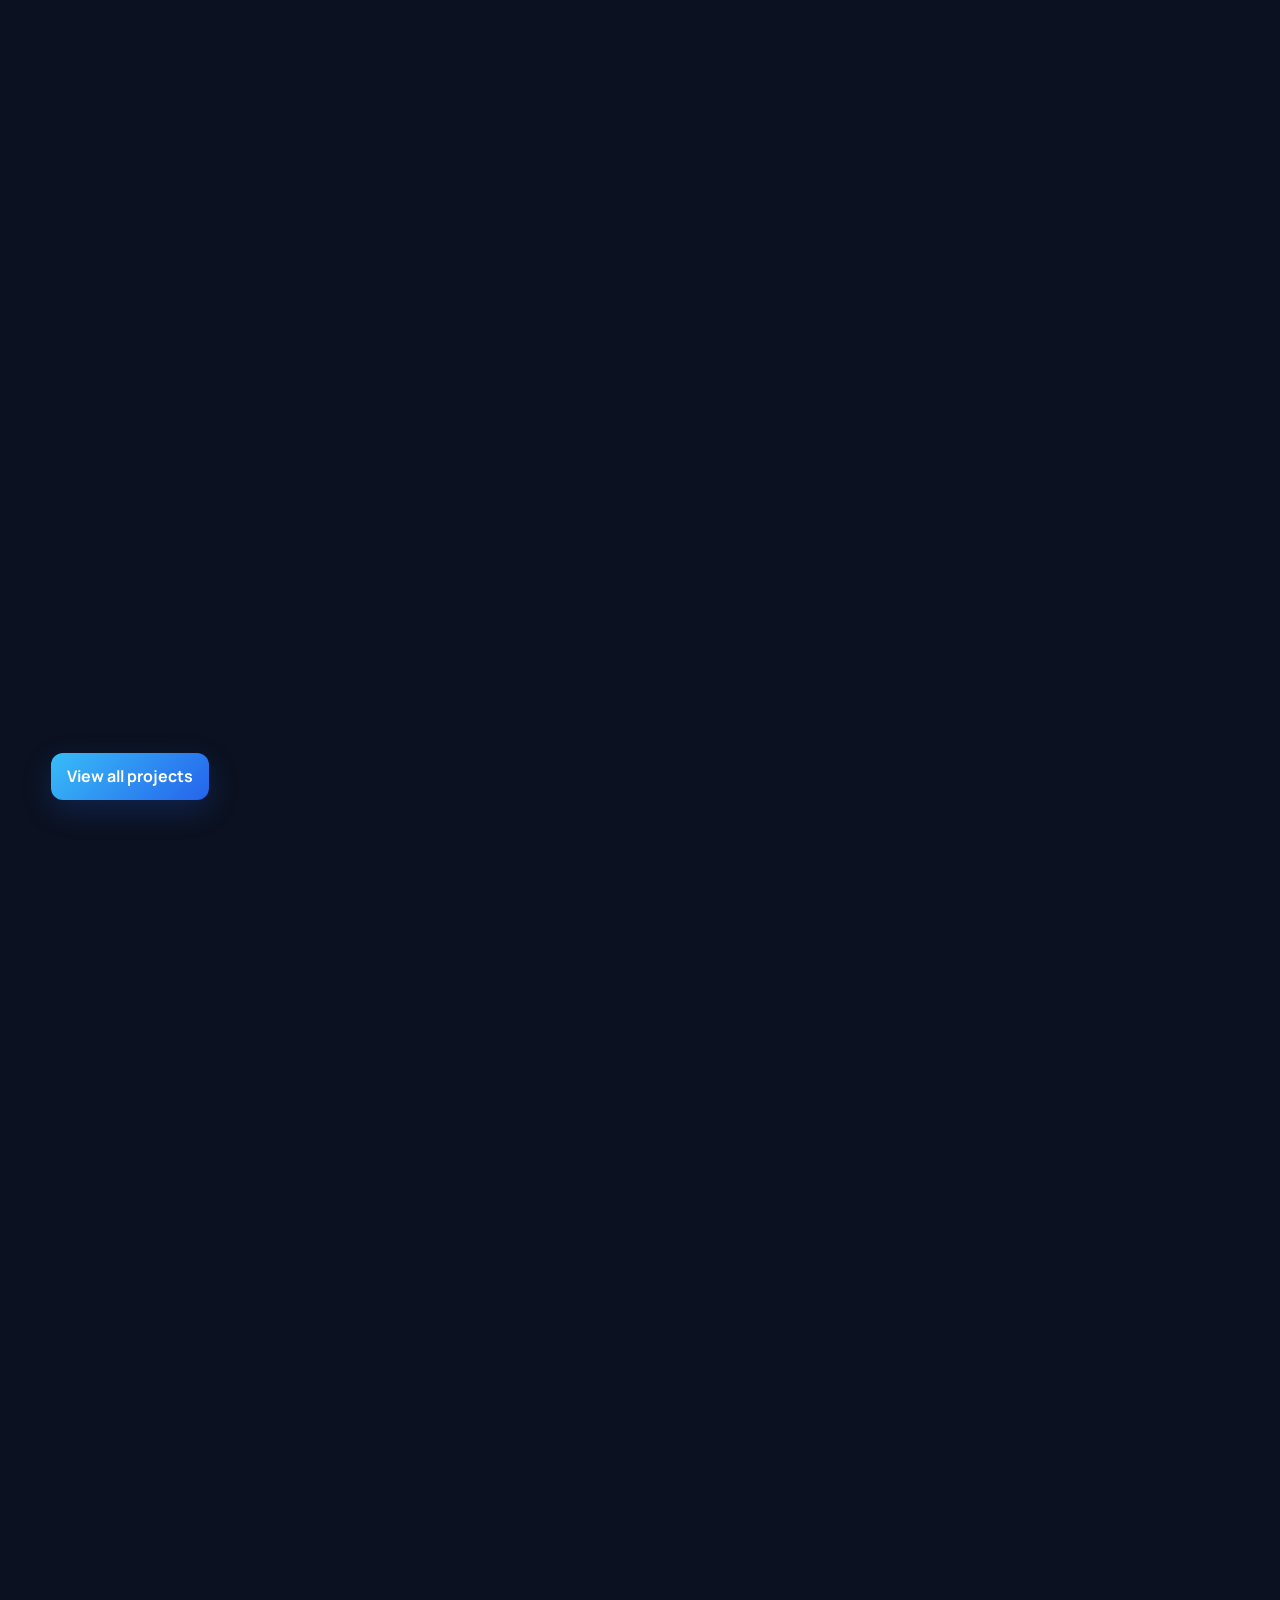
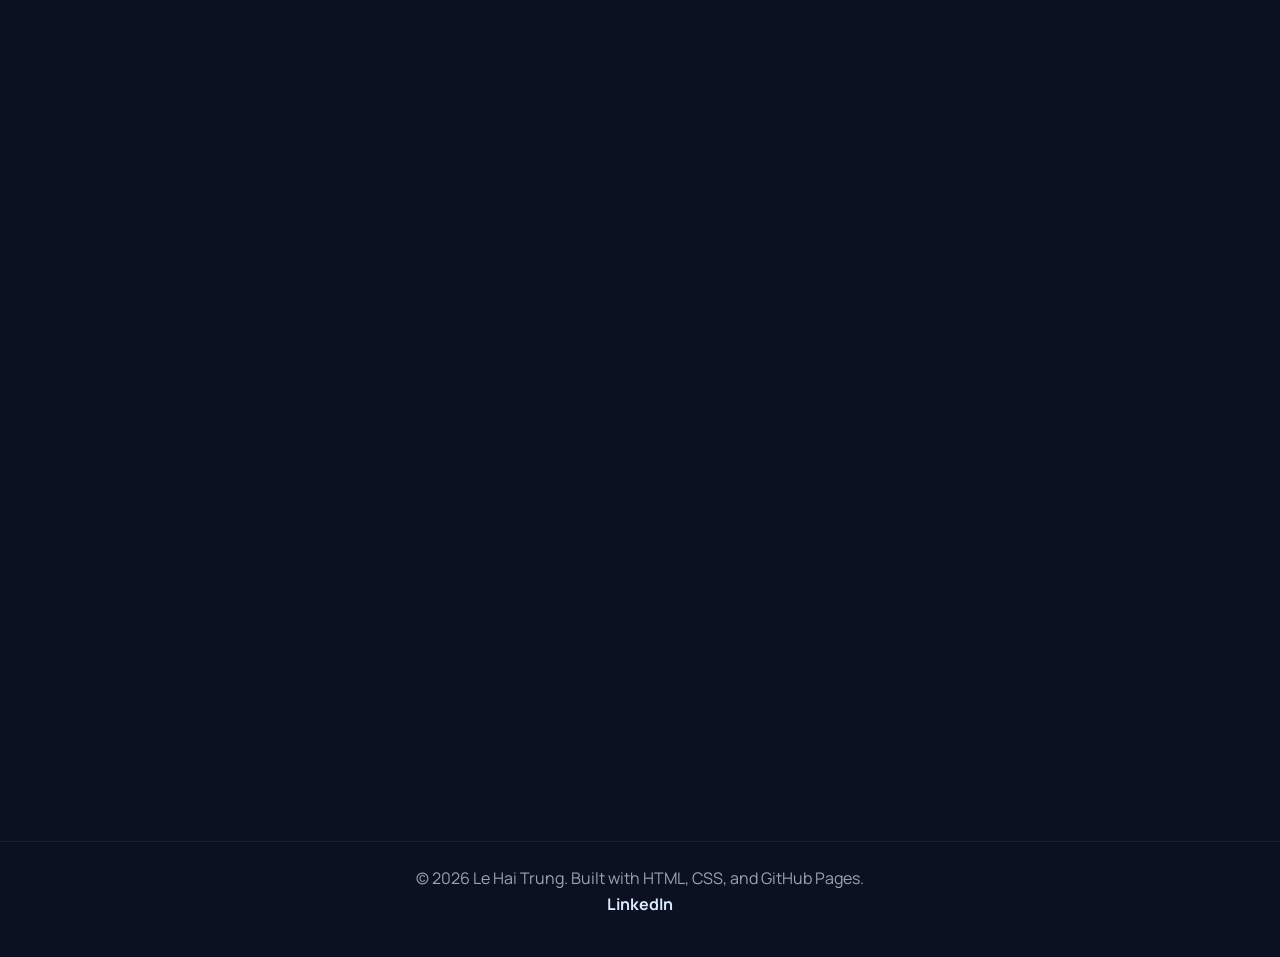
==== commit d3d502ac: "Restore compact certification card layout" ====
--- a/index.html
+++ b/index.html
@@ -19,7 +19,12 @@
   <link href="https://fonts.googleapis.com/css2?family=Manrope:wght@400;500;600;700&family=Space+Grotesk:wght@500;600;700&display=swap" rel="stylesheet">
   <link rel="stylesheet" href="style.css" />
   <style>
-    .highlight-list{display:grid;gap:14px;margin-top:26px}.highlight-project{display:grid;grid-template-columns:170px minmax(0,1fr);align-items:center;gap:22px;padding:14px 18px;text-decoration:none}.highlight-project img{display:block;width:170px;height:96px;object-fit:cover;border-radius:12px;background:#0b1120}.highlight-project h3{color:var(--heading);font-size:1.05rem;line-height:1.35}.highlight-project:hover{transform:translateY(-2px);border-color:rgba(56,189,248,.42)}.highlight-kind{display:block;color:var(--accent);font-size:.78rem;font-weight:800;letter-spacing:.08em;text-transform:uppercase;margin-bottom:5px}.section-action{margin-top:24px}.section-action .btn{display:inline-flex}.experience-detail-link{display:inline-flex;margin-top:14px;color:var(--accent);font-weight:700}@media(max-width:620px){.highlight-project{grid-template-columns:110px minmax(0,1fr);gap:14px}.highlight-project img{width:110px;height:74px}.highlight-project h3{font-size:.95rem}}
+    .highlight-list{display:grid;gap:14px;margin-top:26px}.highlight-project{display:grid;grid-template-columns:170px minmax(0,1fr);align-items:center;gap:22px;padding:14px 18px;text-decoration:none}.highlight-project img{display:block;width:170px;height:96px;object-fit:cover;border-radius:12px;background:#0b1120}.highlight-project h3{color:var(--heading);font-size:1.05rem;line-height:1.35}.highlight-project:hover{transform:translateY(-2px);border-color:rgba(56,189,248,.42)}.highlight-kind{display:block;color:var(--accent);font-size:.78rem;font-weight:800;letter-spacing:.08em;text-transform:uppercase;margin-bottom:5px}.section-action{margin-top:24px}.section-action .btn{display:inline-flex}.experience-detail-link{display:inline-flex;margin-top:14px;color:var(--accent);font-weight:700}
+    .certifications-grid{display:grid;grid-template-columns:repeat(2,minmax(0,1fr));gap:22px}.certification-card{display:grid;grid-template-columns:150px minmax(0,1fr);gap:22px;align-items:center;padding:26px}.certification-logo-wrap{display:flex;align-items:center;justify-content:center;min-height:170px;padding:14px;border-radius:14px;background:#fff}.certification-logo{display:block;width:100%;height:145px;object-fit:contain}.certification-body{display:flex;flex-direction:column;gap:14px;min-width:0}.certification-level{color:var(--accent);font-size:.82rem;font-weight:800;letter-spacing:.09em;text-transform:uppercase}.certification-card h3{color:var(--heading);font-size:1.35rem;line-height:1.3}.certification-meta{color:var(--muted);line-height:1.7}.certification-id{font-family:monospace;color:var(--text);font-size:.92rem;overflow-wrap:anywhere}.certification-actions{display:flex;flex-wrap:wrap;gap:10px;margin-top:auto}.certification-card.primary{border-color:rgba(56,189,248,.35);box-shadow:0 14px 40px rgba(0,0,0,.3)}
+    @media(max-width:950px){.certification-card{grid-template-columns:120px minmax(0,1fr)}.certification-logo{height:120px}.certification-logo-wrap{min-height:145px}}
+    @media(max-width:760px){.certifications-grid{grid-template-columns:1fr}.certification-card{grid-template-columns:110px minmax(0,1fr)}}
+    @media(max-width:620px){.highlight-project{grid-template-columns:110px minmax(0,1fr);gap:14px}.highlight-project img{width:110px;height:74px}.highlight-project h3{font-size:.95rem}}
+    @media(max-width:520px){.certification-card{grid-template-columns:1fr}.certification-logo-wrap{min-height:150px}.certification-logo{height:130px}}
   </style>
 </head>
 <body>
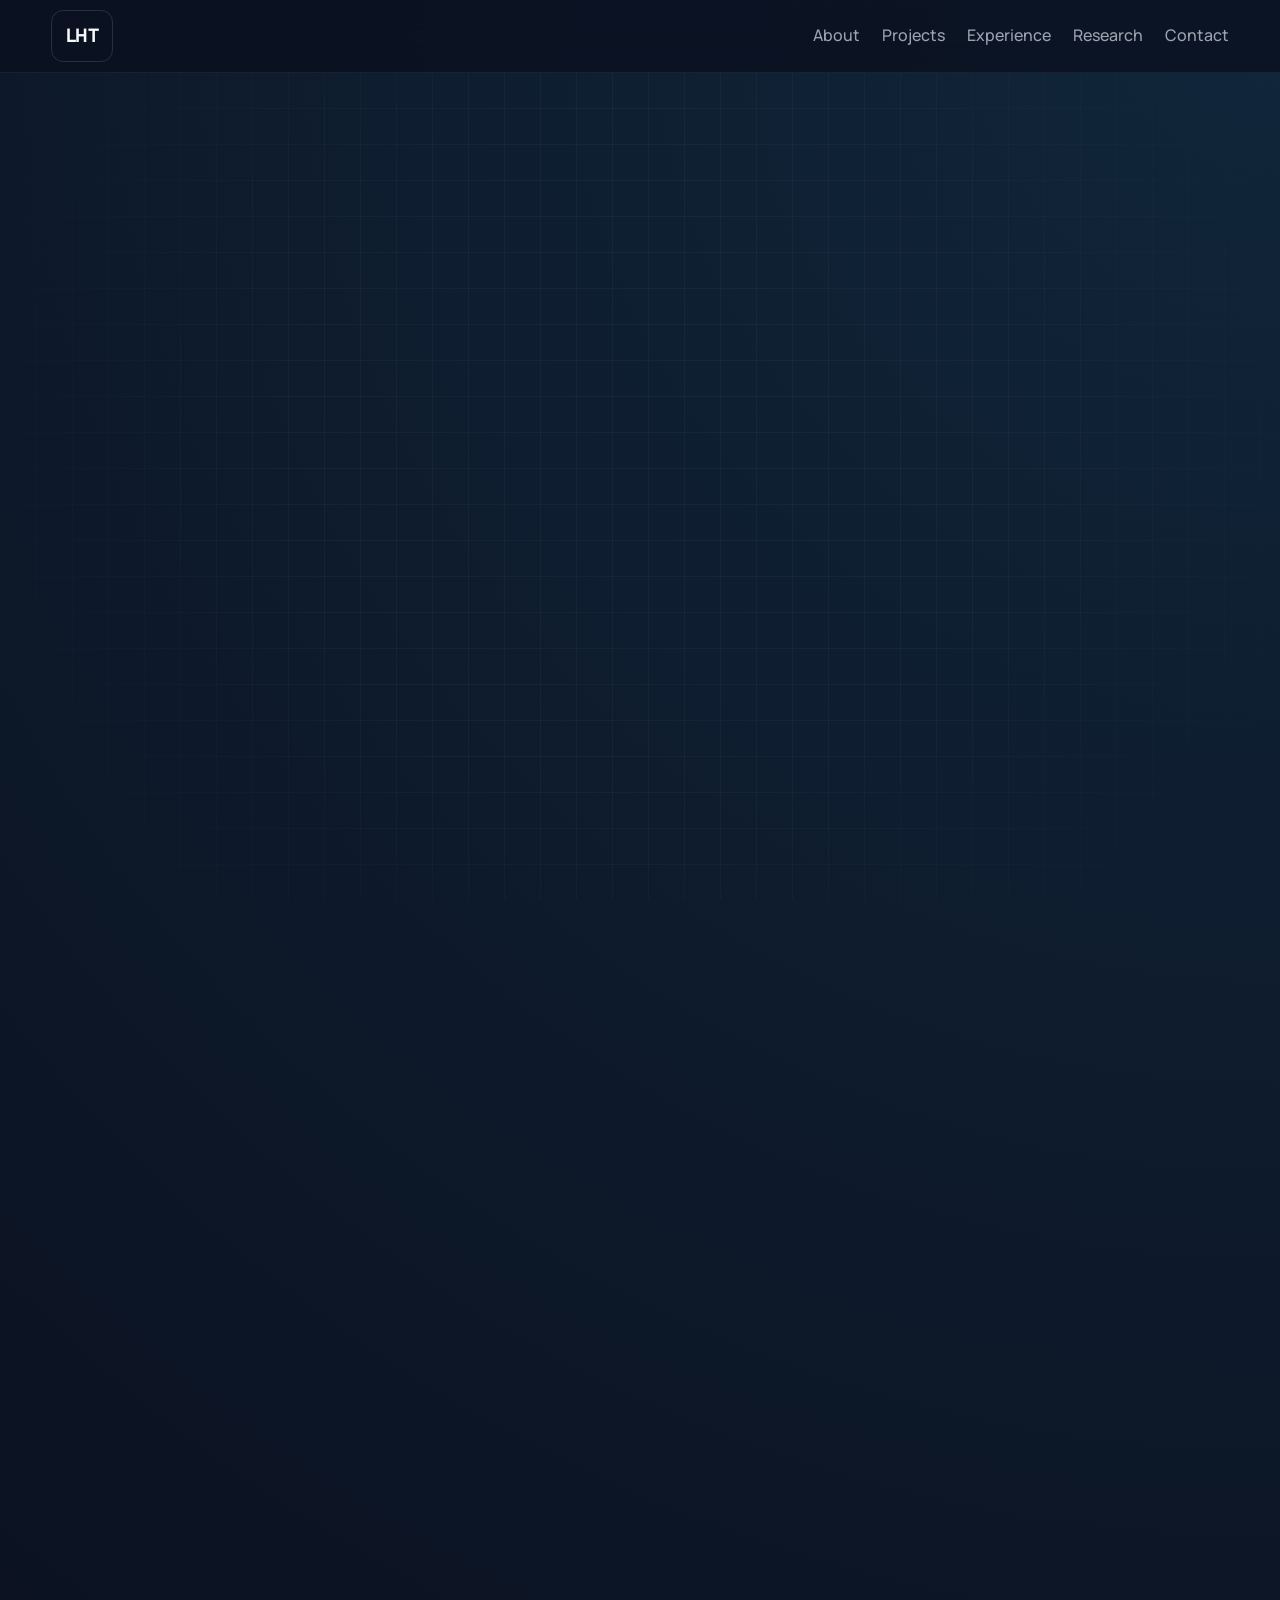
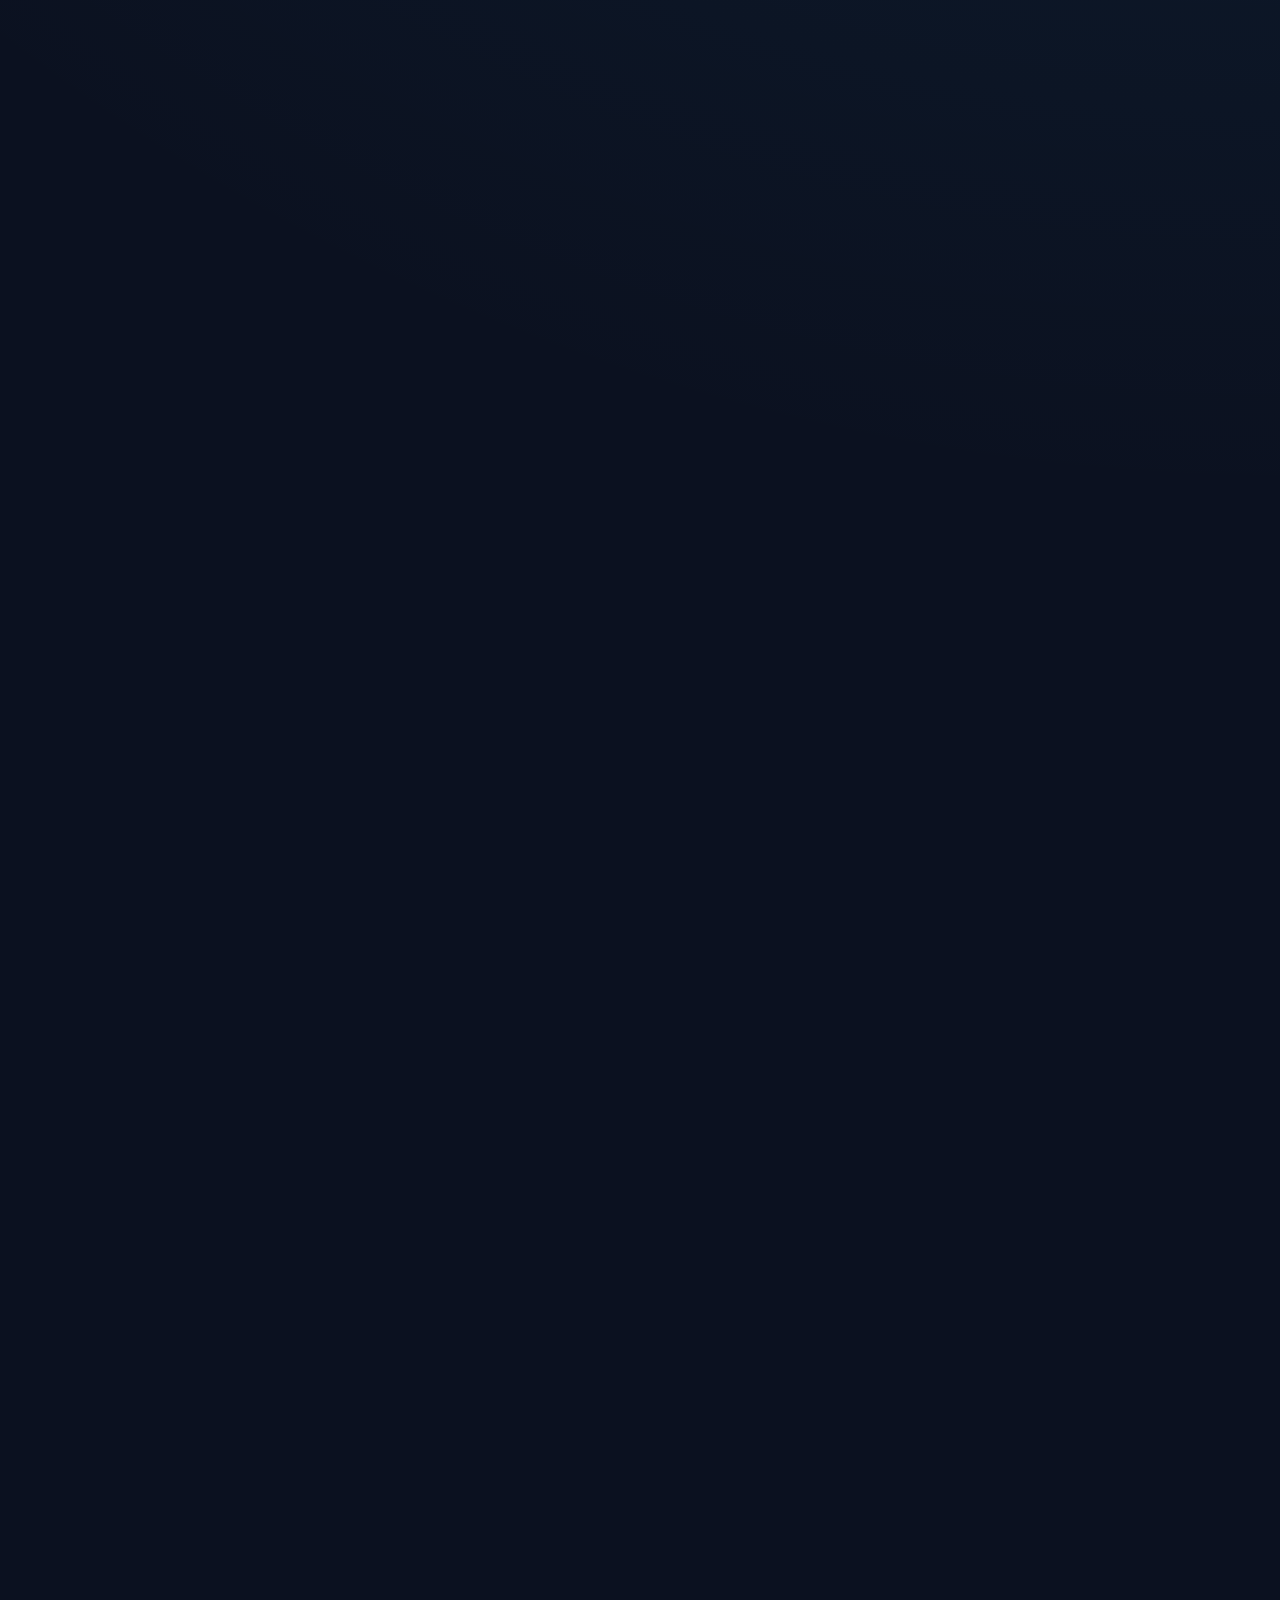
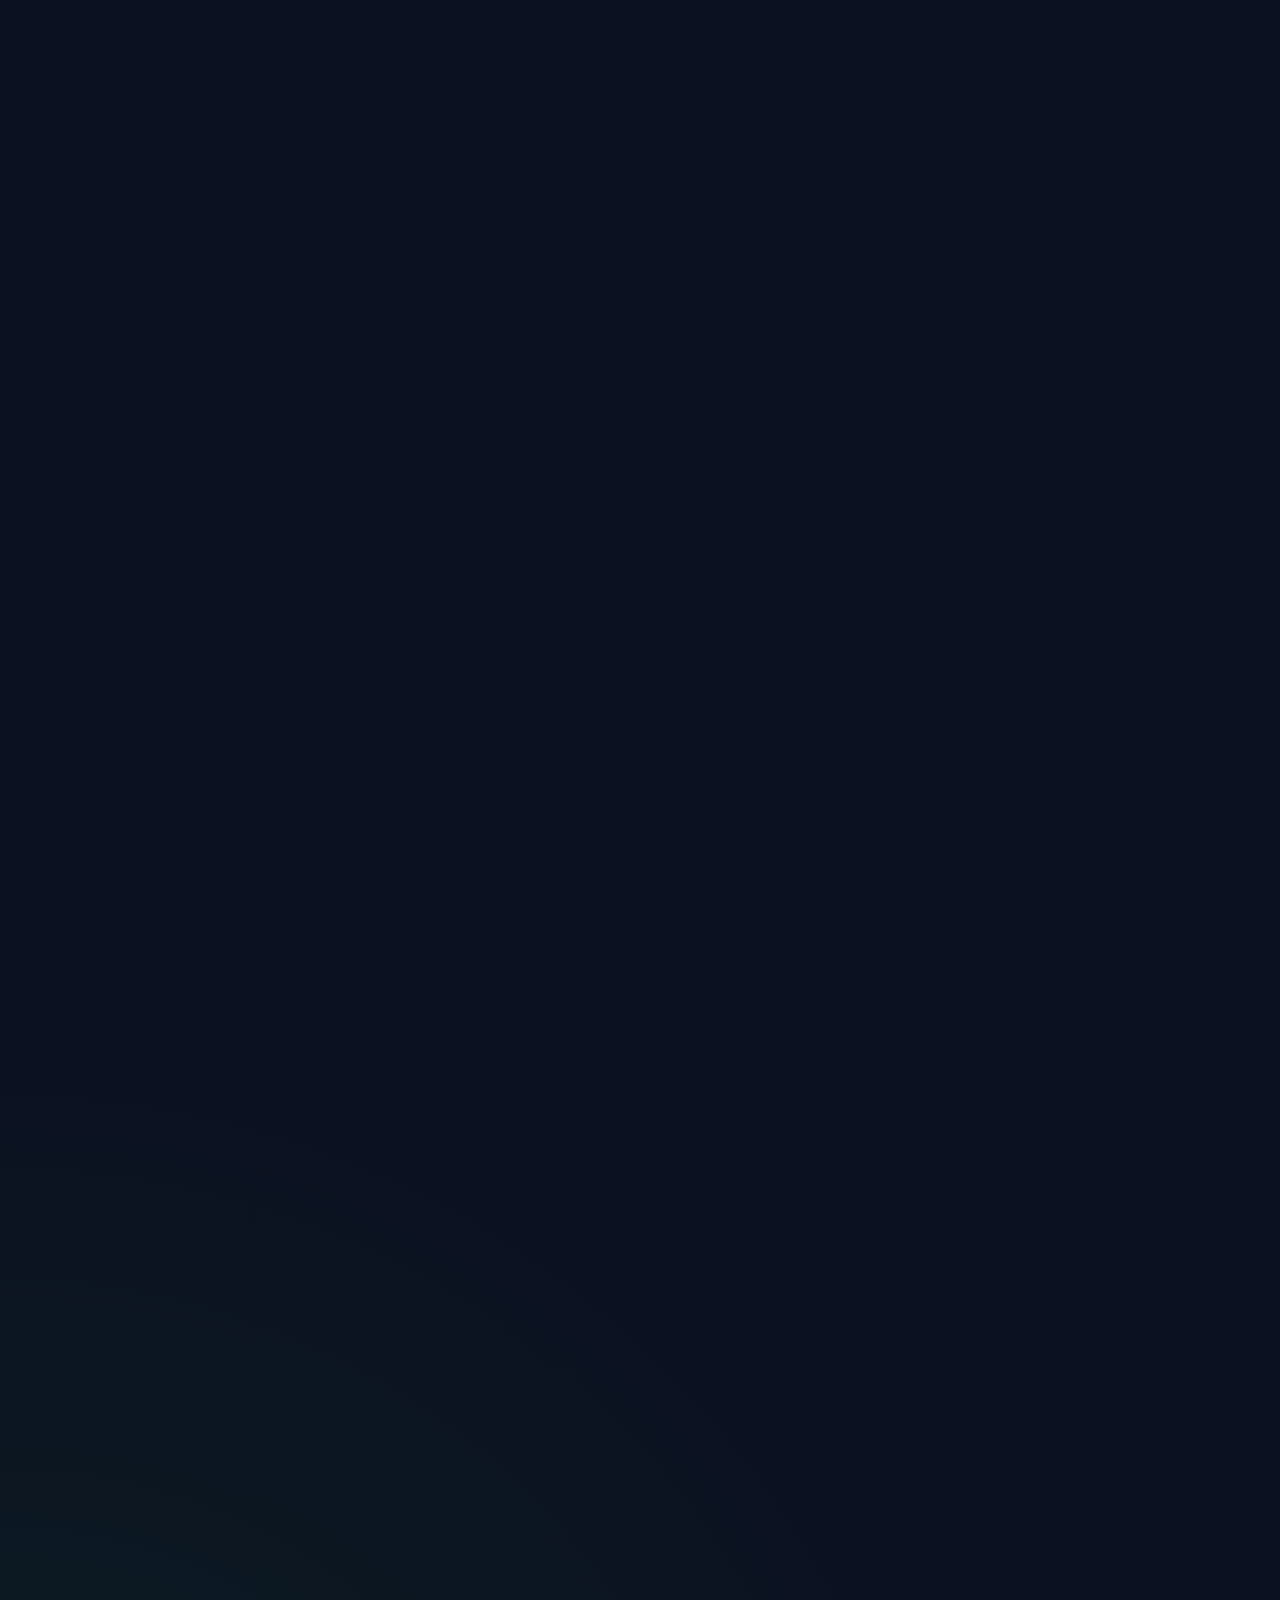
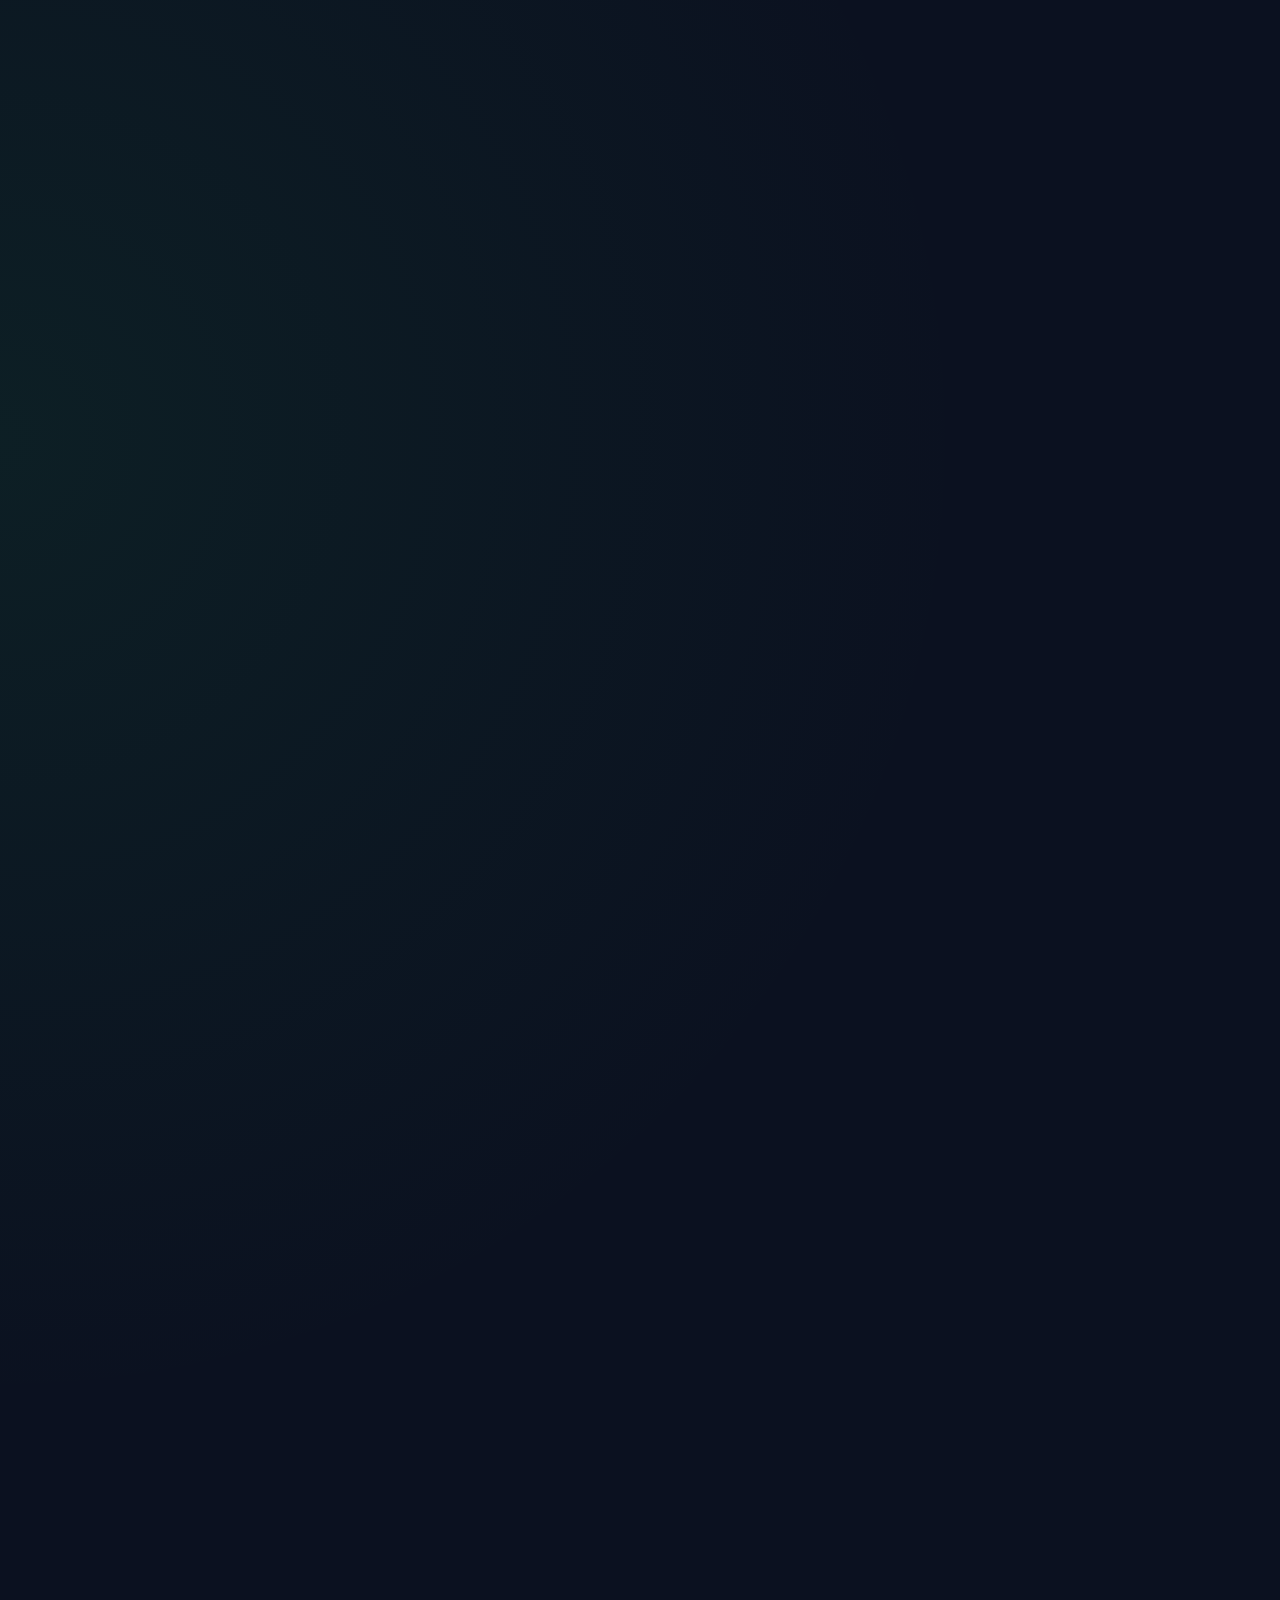
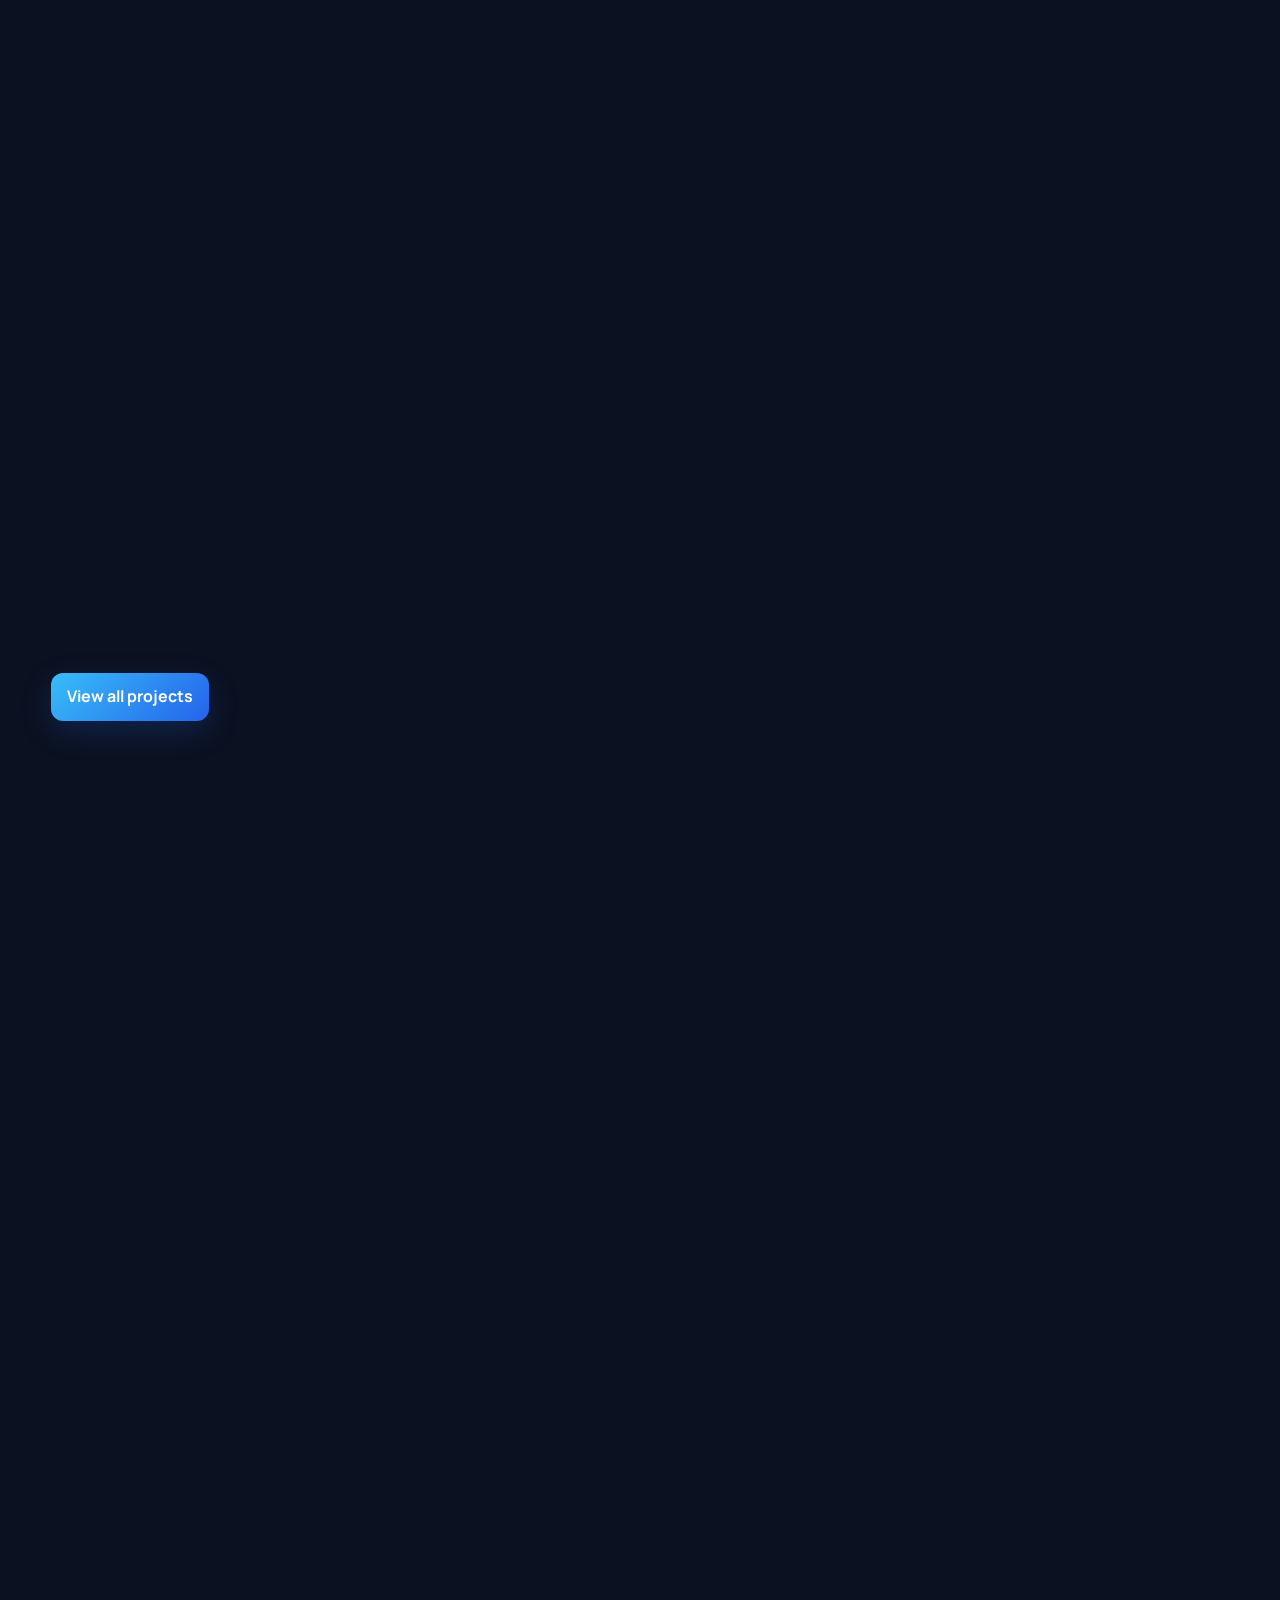
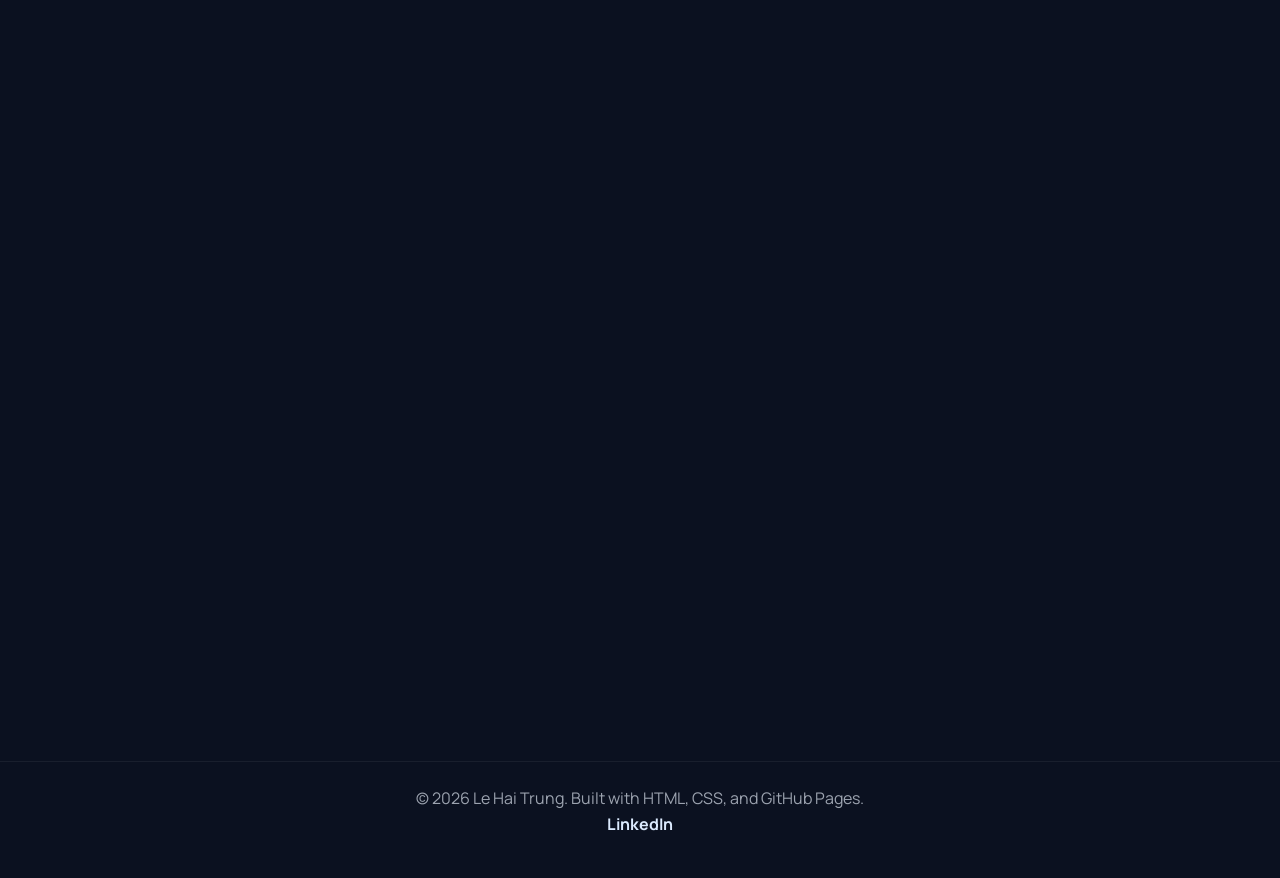
==== commit 2a0eea11: "Remove highlights subtitle" ====
--- a/index.html
+++ b/index.html
@@ -70,7 +70,7 @@
 
     <section id="highlights" class="section">
       <div class="container">
-        <div class="section-heading fade-up"><p class="section-label">Highlights</p><h2>Three projects and one internship</h2></div>
+        <div class="section-heading fade-up"><p class="section-label">Highlights</p></div>
         <div class="highlight-list">
           <a class="card highlight-project fade-up" href="projects/dual-lidar-uav.html"><img src="assets/Project 1 - drone/project-drone.jpg" alt="Dual-LiDAR UAV" /><div><span class="highlight-kind">Project</span><h3>Dual-2D-LiDAR UAV for Indoor SLAM, 3D Reconstruction, and Precision Landing</h3></div></a>
           <a class="card highlight-project fade-up delay-1" href="projects/teensy-quadcopter.html"><img src="assets/project 2 - IPS/ips.png" alt="Custom Teensy quadcopter" /><div><span class="highlight-kind">Project</span><h3>Custom Quadcopter Using Teensy 4.1 and MPU6050</h3></div></a>
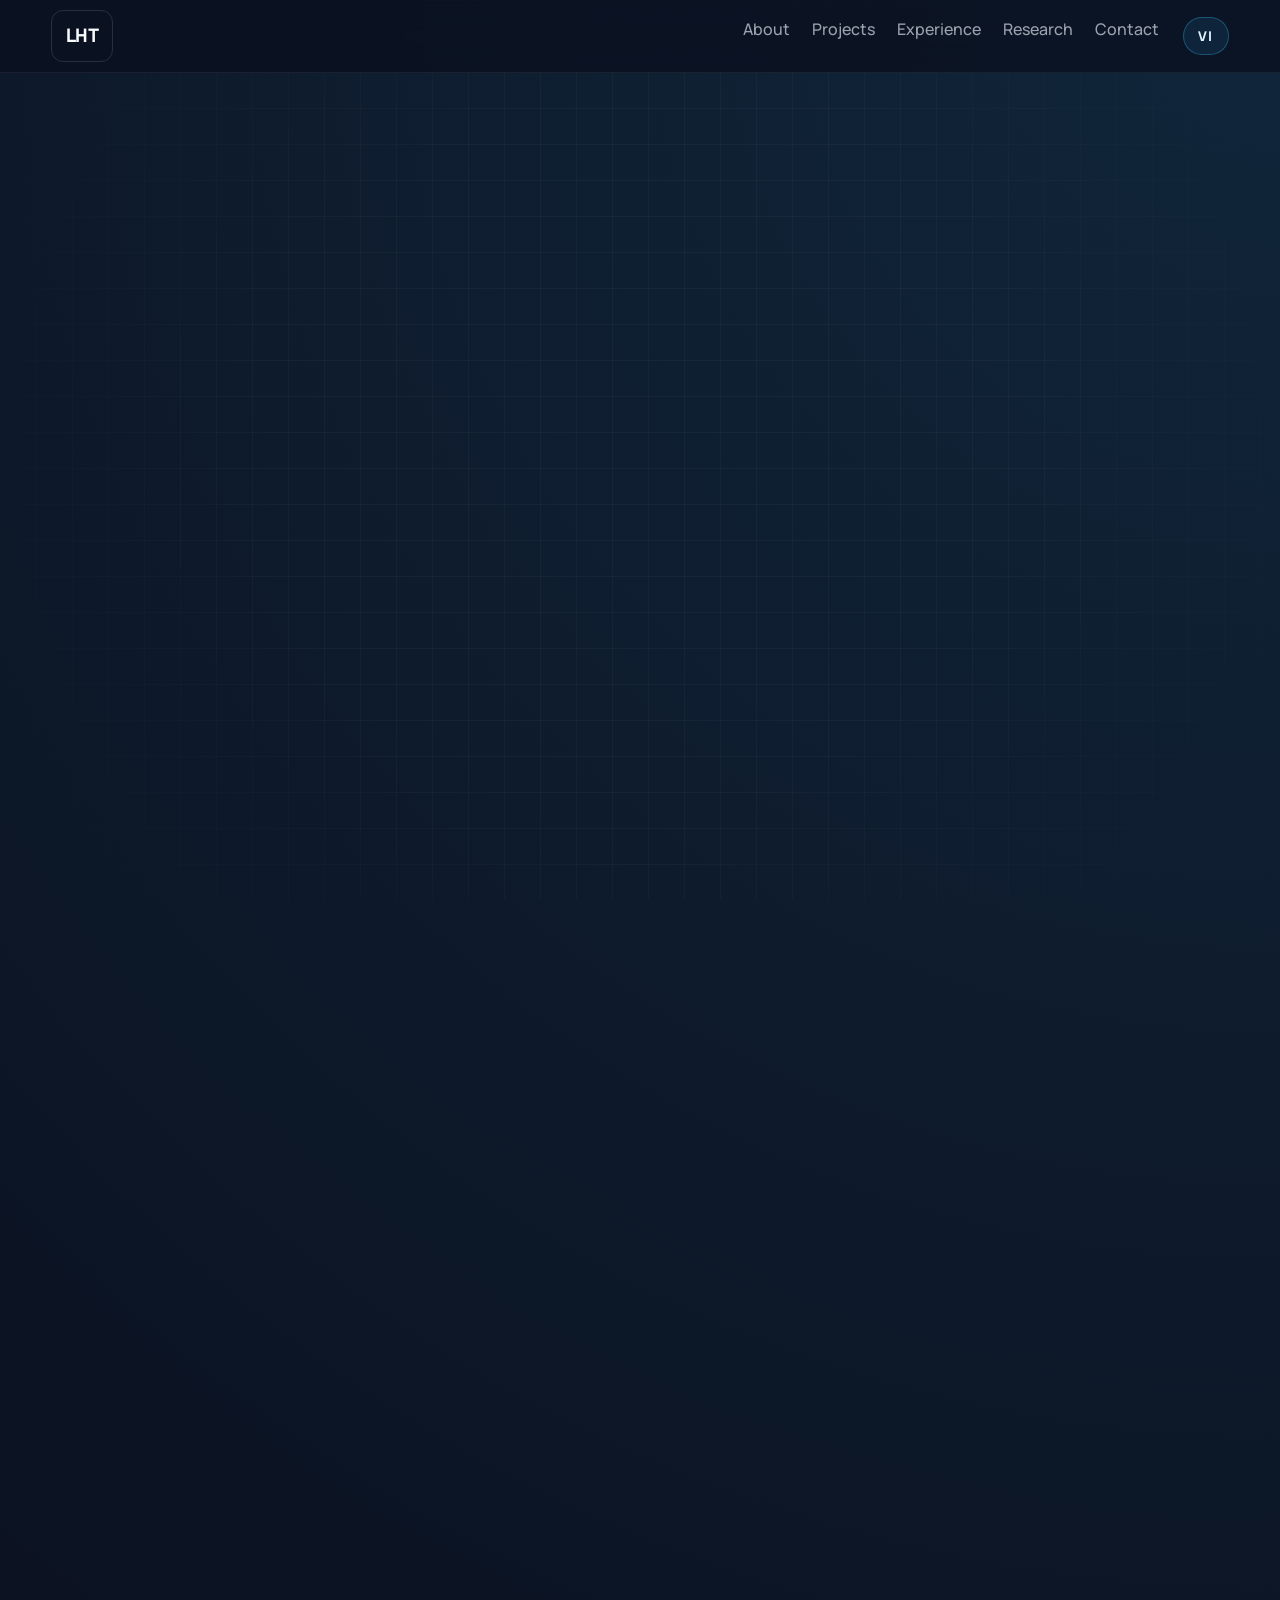
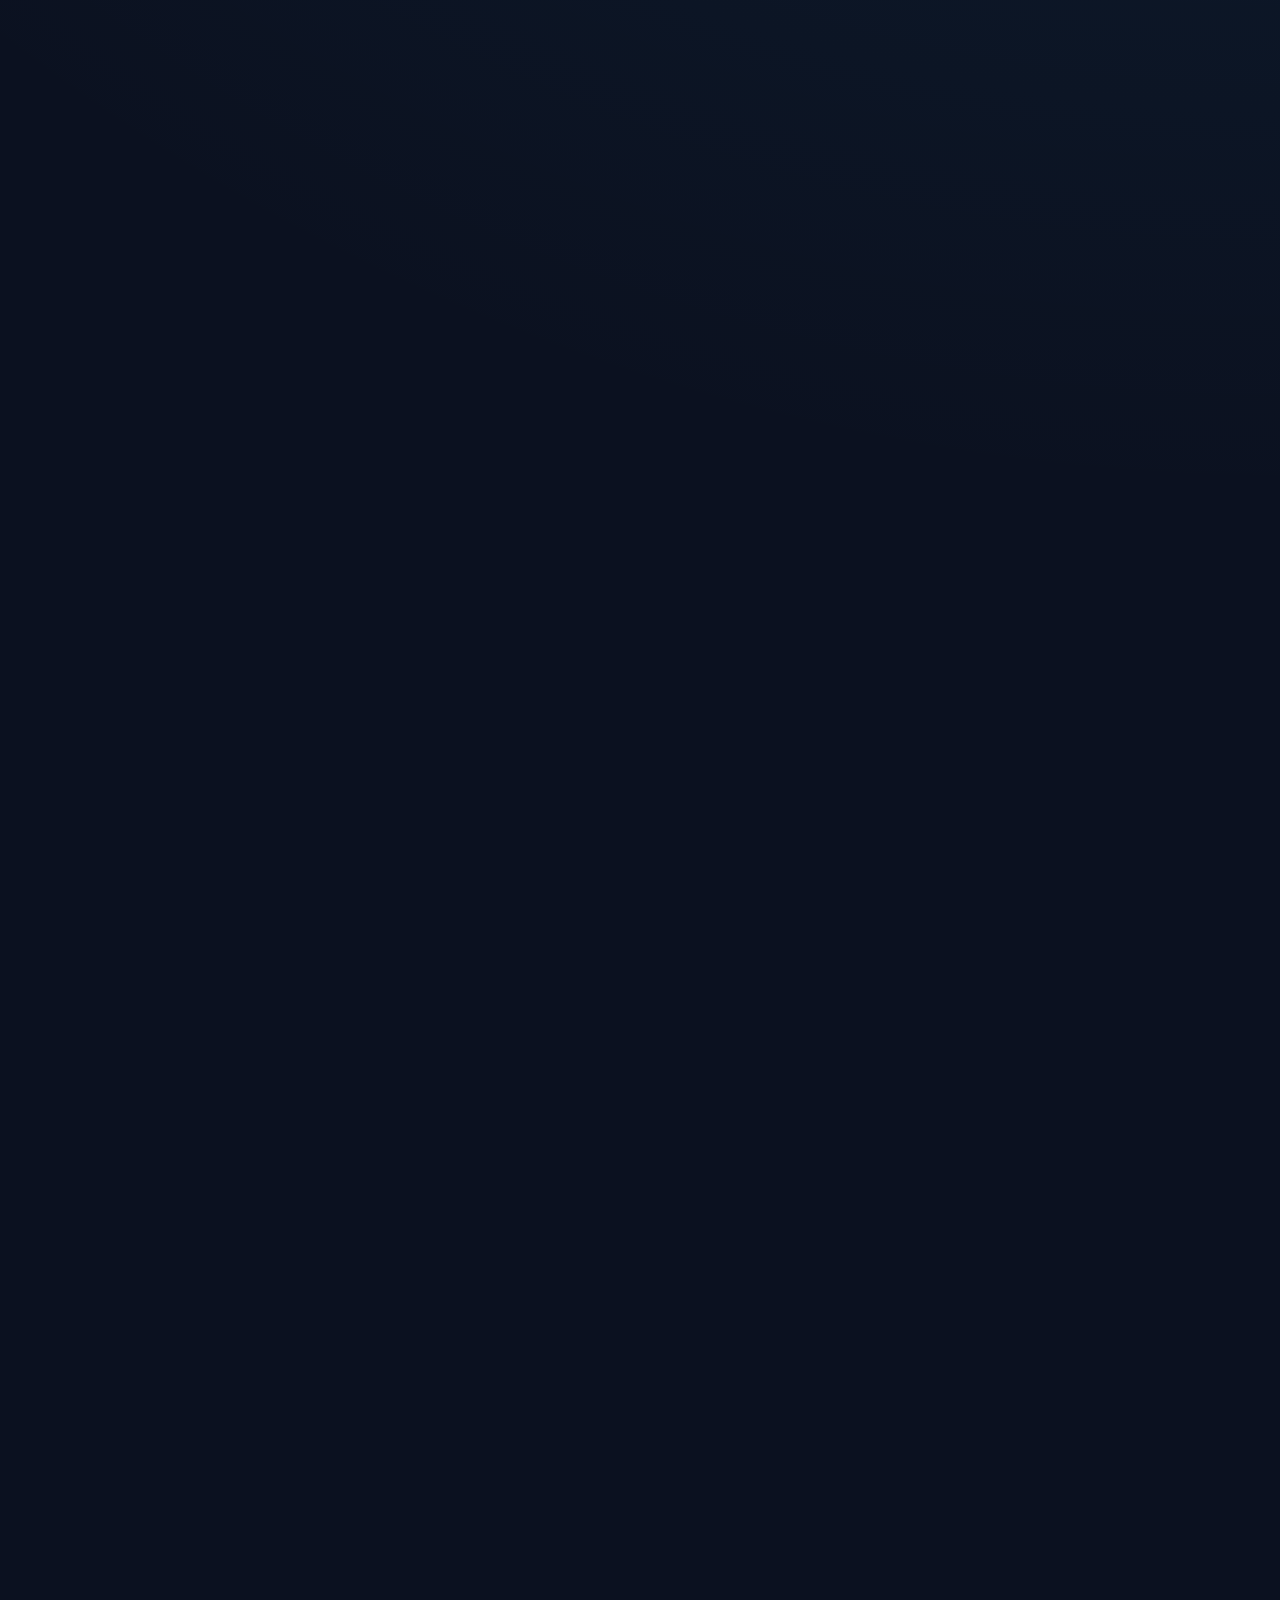
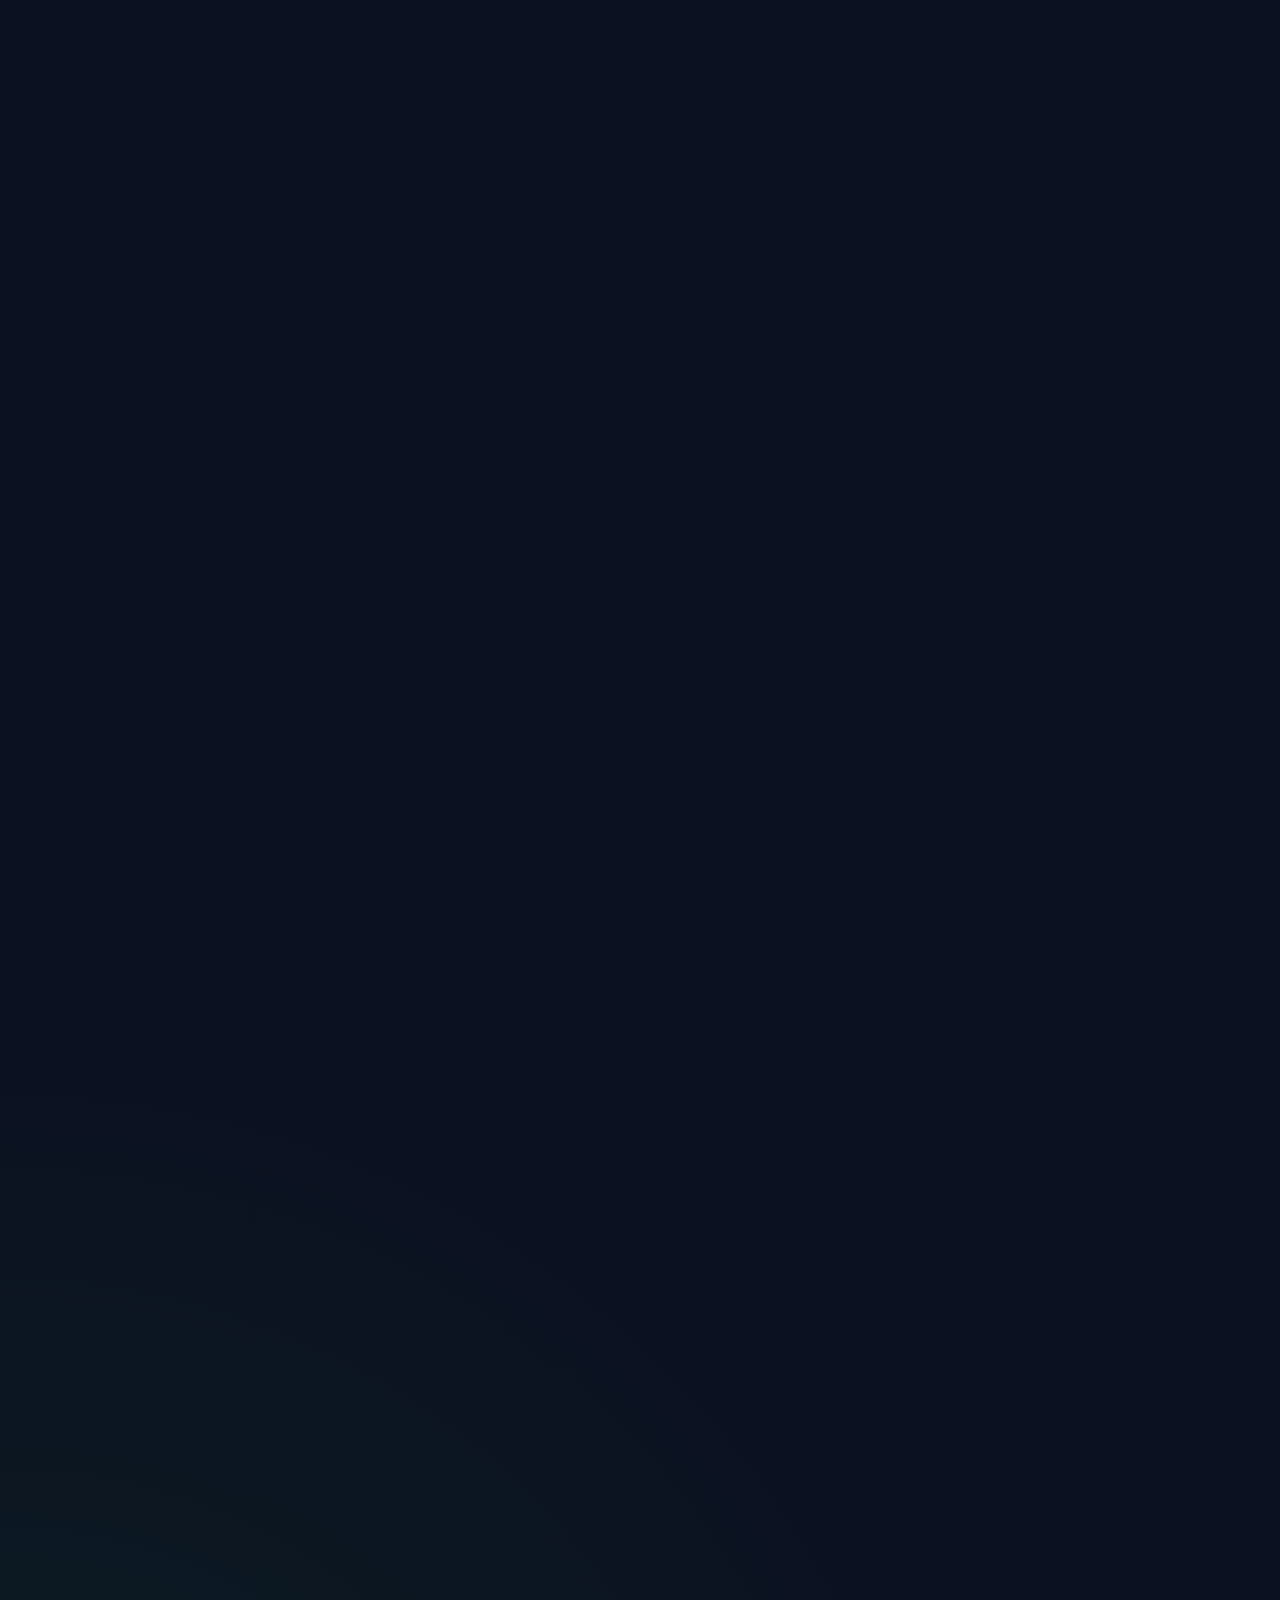
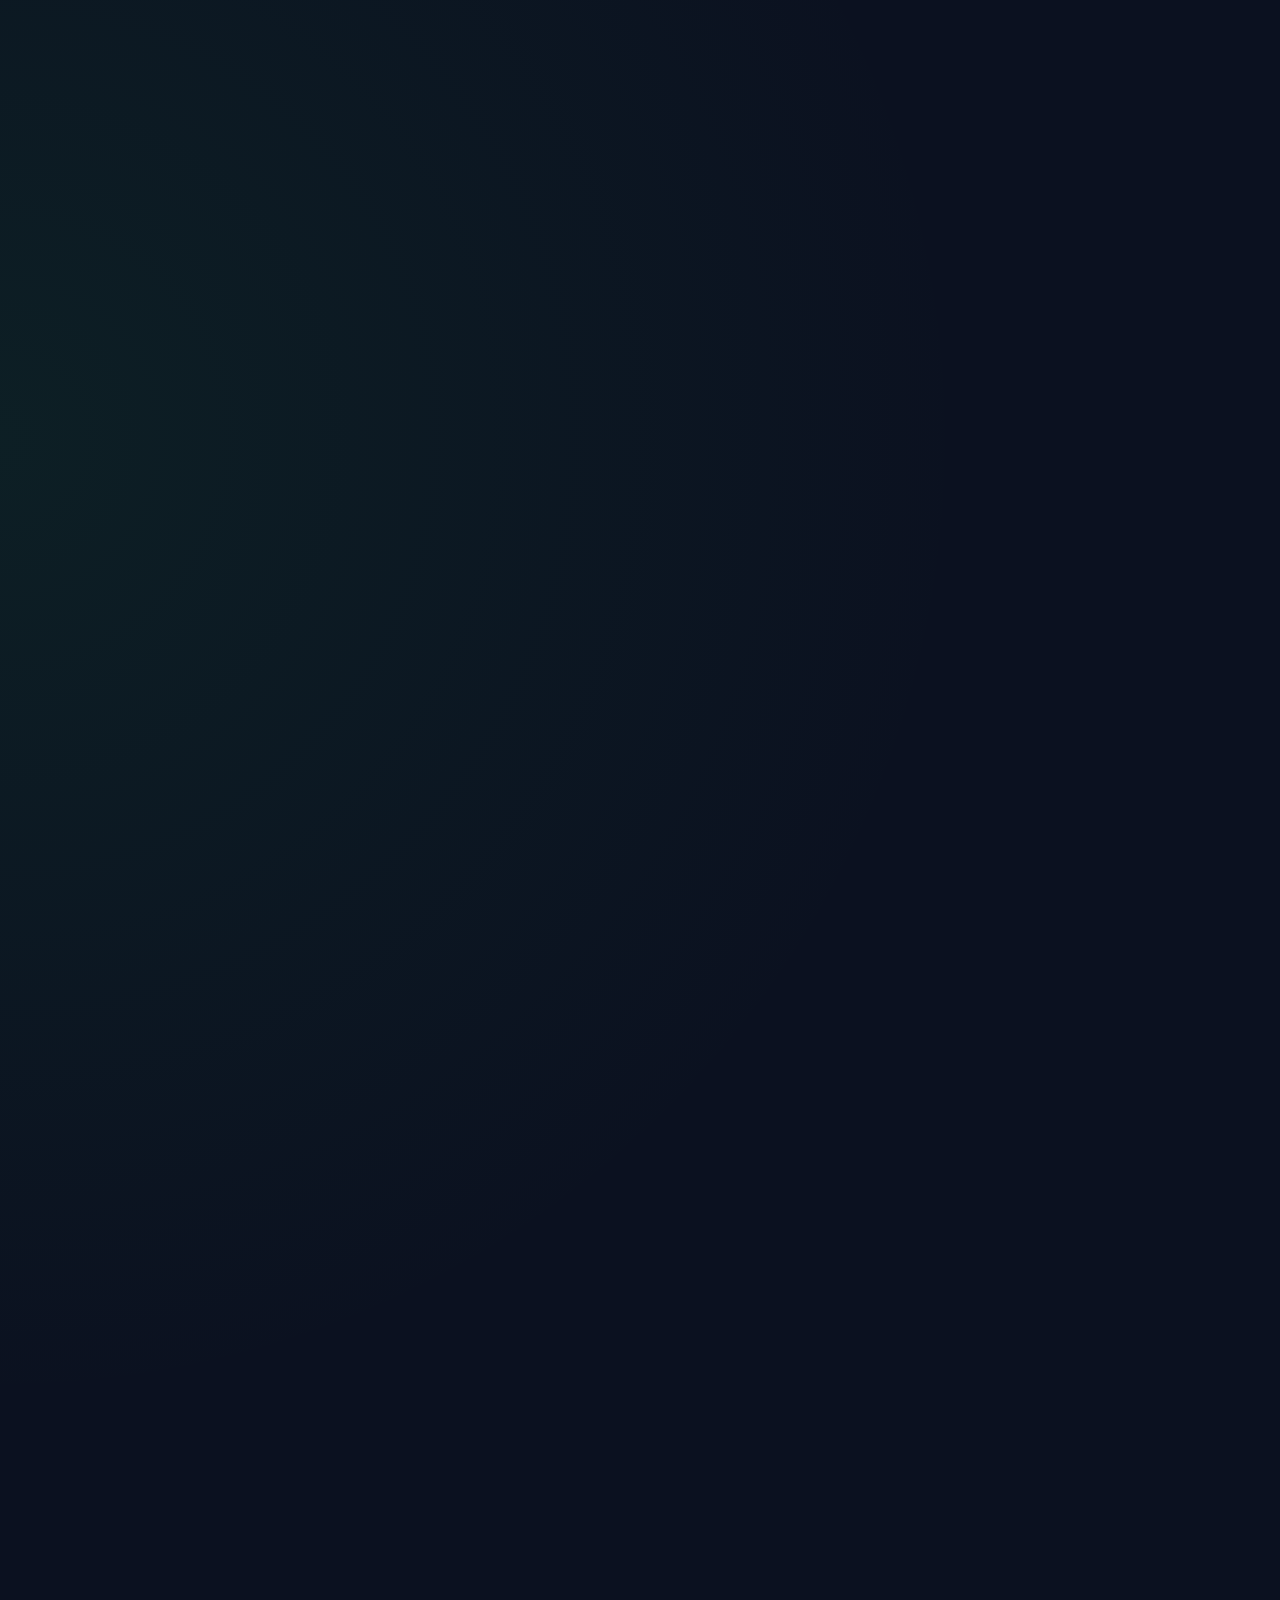
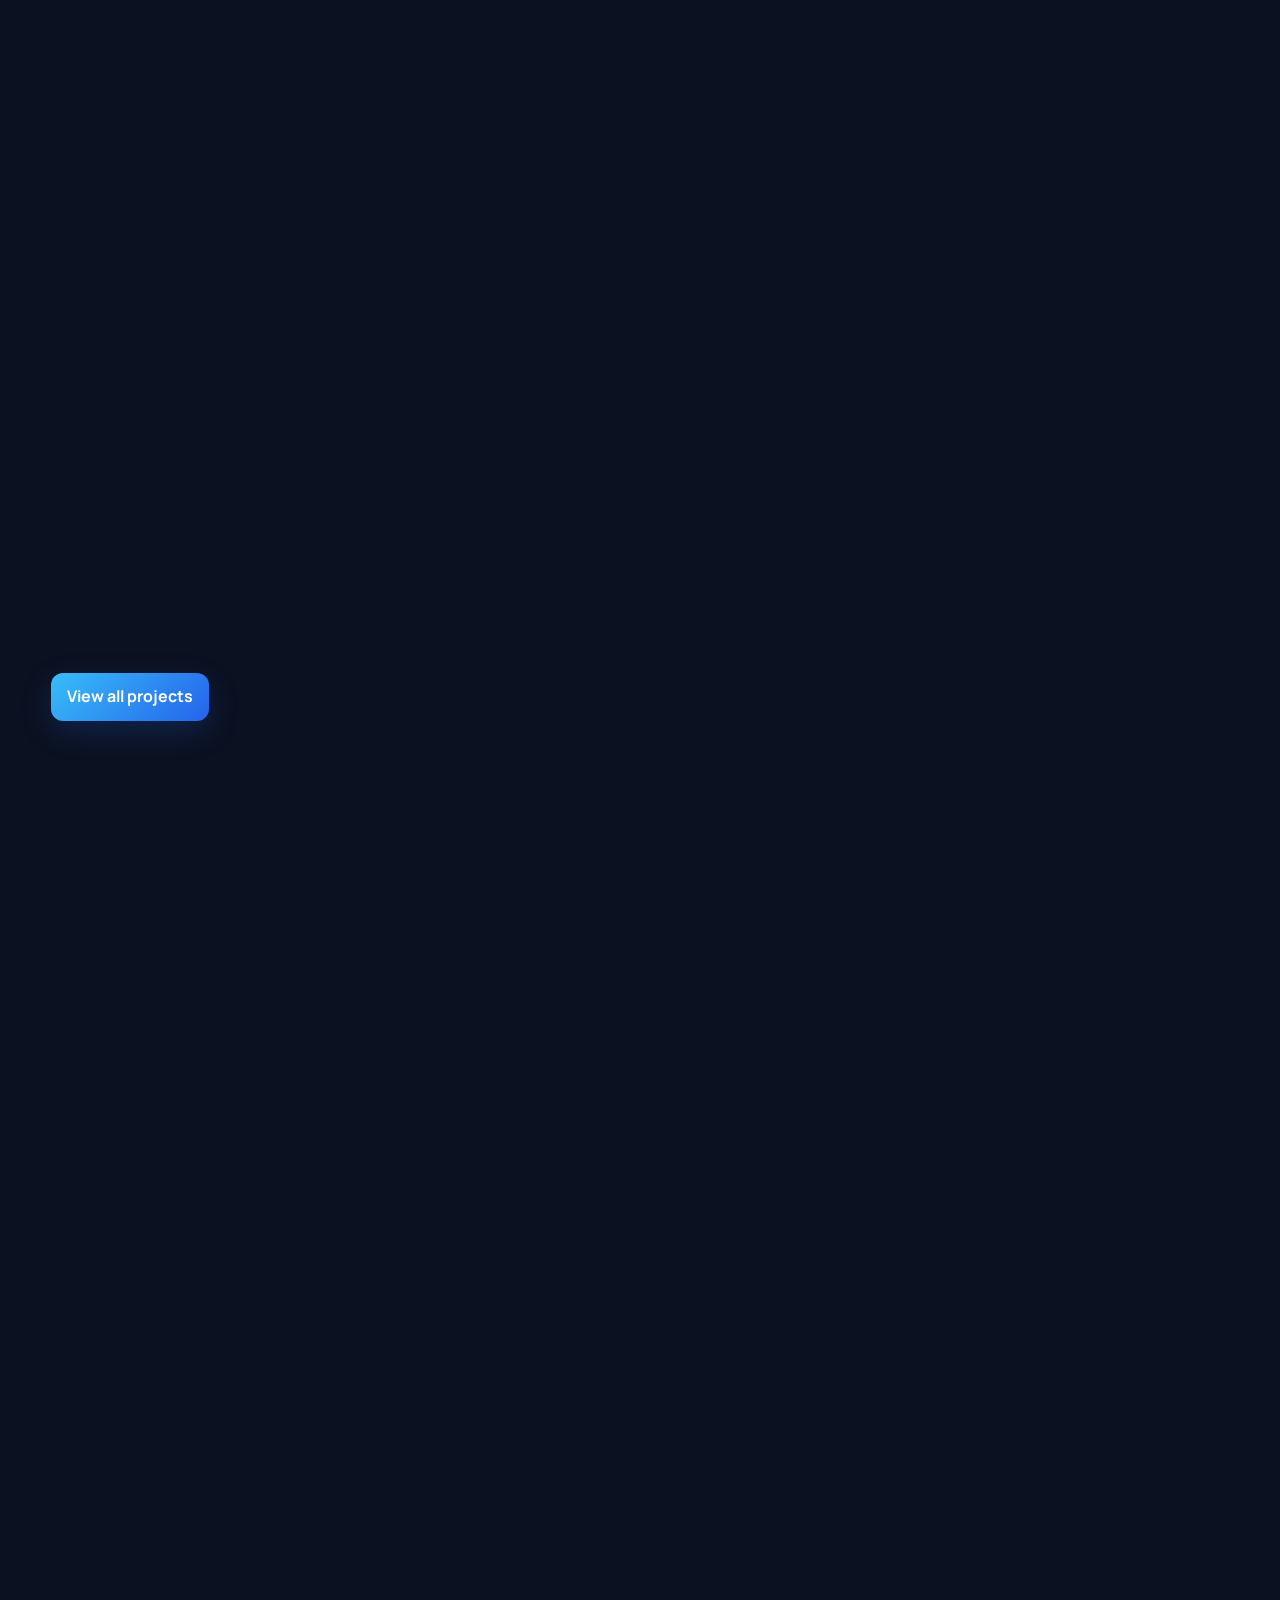
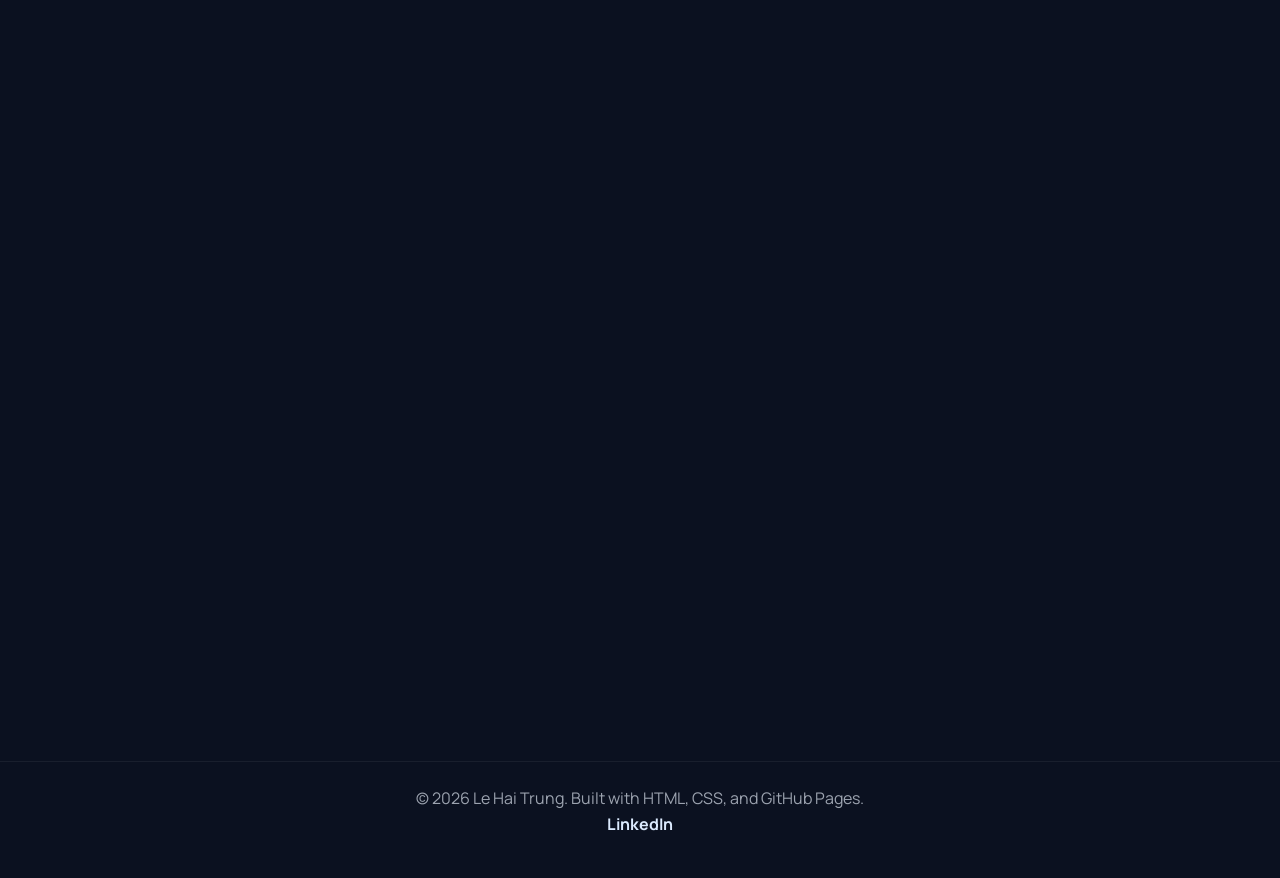
==== commit 59993f5f: "Update homepage highlight projects" ====
--- a/index.html
+++ b/index.html
@@ -73,8 +73,8 @@
         <div class="section-heading fade-up"><p class="section-label">Highlights</p></div>
         <div class="highlight-list">
           <a class="card highlight-project fade-up" href="projects/dual-lidar-uav.html"><img src="assets/Project 1 - drone/project-drone.jpg" alt="Dual-LiDAR UAV" /><div><span class="highlight-kind">Project</span><h3>Dual-2D-LiDAR UAV for Indoor SLAM, 3D Reconstruction, and Precision Landing</h3></div></a>
-          <a class="card highlight-project fade-up delay-1" href="projects/teensy-quadcopter.html"><img src="assets/project 2 - IPS/ips.png" alt="Custom Teensy quadcopter" /><div><span class="highlight-kind">Project</span><h3>Custom Quadcopter Using Teensy 4.1 and MPU6050</h3></div></a>
-          <a class="card highlight-project fade-up" href="projects/teleoperated-humanoid-hand.html"><img src="assets/Project 4 - Tendon Robotic arm/thumbnail.png" alt="Teleoperated humanoid robotic hand" /><div><span class="highlight-kind">Project</span><h3>Teleoperated Humanoid Robotic Hand with Soft Filament Sensor</h3></div></a>
+          <a class="card highlight-project fade-up delay-1" href="projects/soft-robotic-glove.html"><img src="assets/Project 3 - Soft Robotic Glove/thumbnail.jpg" alt="Hybrid soft robotic rehabilitation glove" /><div><span class="highlight-kind">Project</span><h3>A Hybrid Tendon-Hydraulic Soft Robotic Glove for Post-Stroke Hand Rehabilitation with Bidirectional Finger Assistance</h3></div></a>
+          <a class="card highlight-project fade-up" href="projects/teensy-quadcopter.html"><img src="assets/project 2 - IPS/ips.png" alt="Custom Teensy quadcopter" /><div><span class="highlight-kind">Project</span><h3>Custom Quadcopter Using Teensy 4.1 and MPU6050</h3></div></a>
           <a class="card highlight-project fade-up delay-1" href="experience/phenikaa-x-uav-internship.html"><img src="assets/intẻn/20250710_092753.jpg" alt="Phenikaa-X UAV engineering internship" /><div><span class="highlight-kind">Internship</span><h3>UAV Engineering Internship at Phenikaa-X</h3></div></a>
         </div>
         <div class="section-action"><a class="btn btn-primary" href="projects.html">View all projects</a></div>
